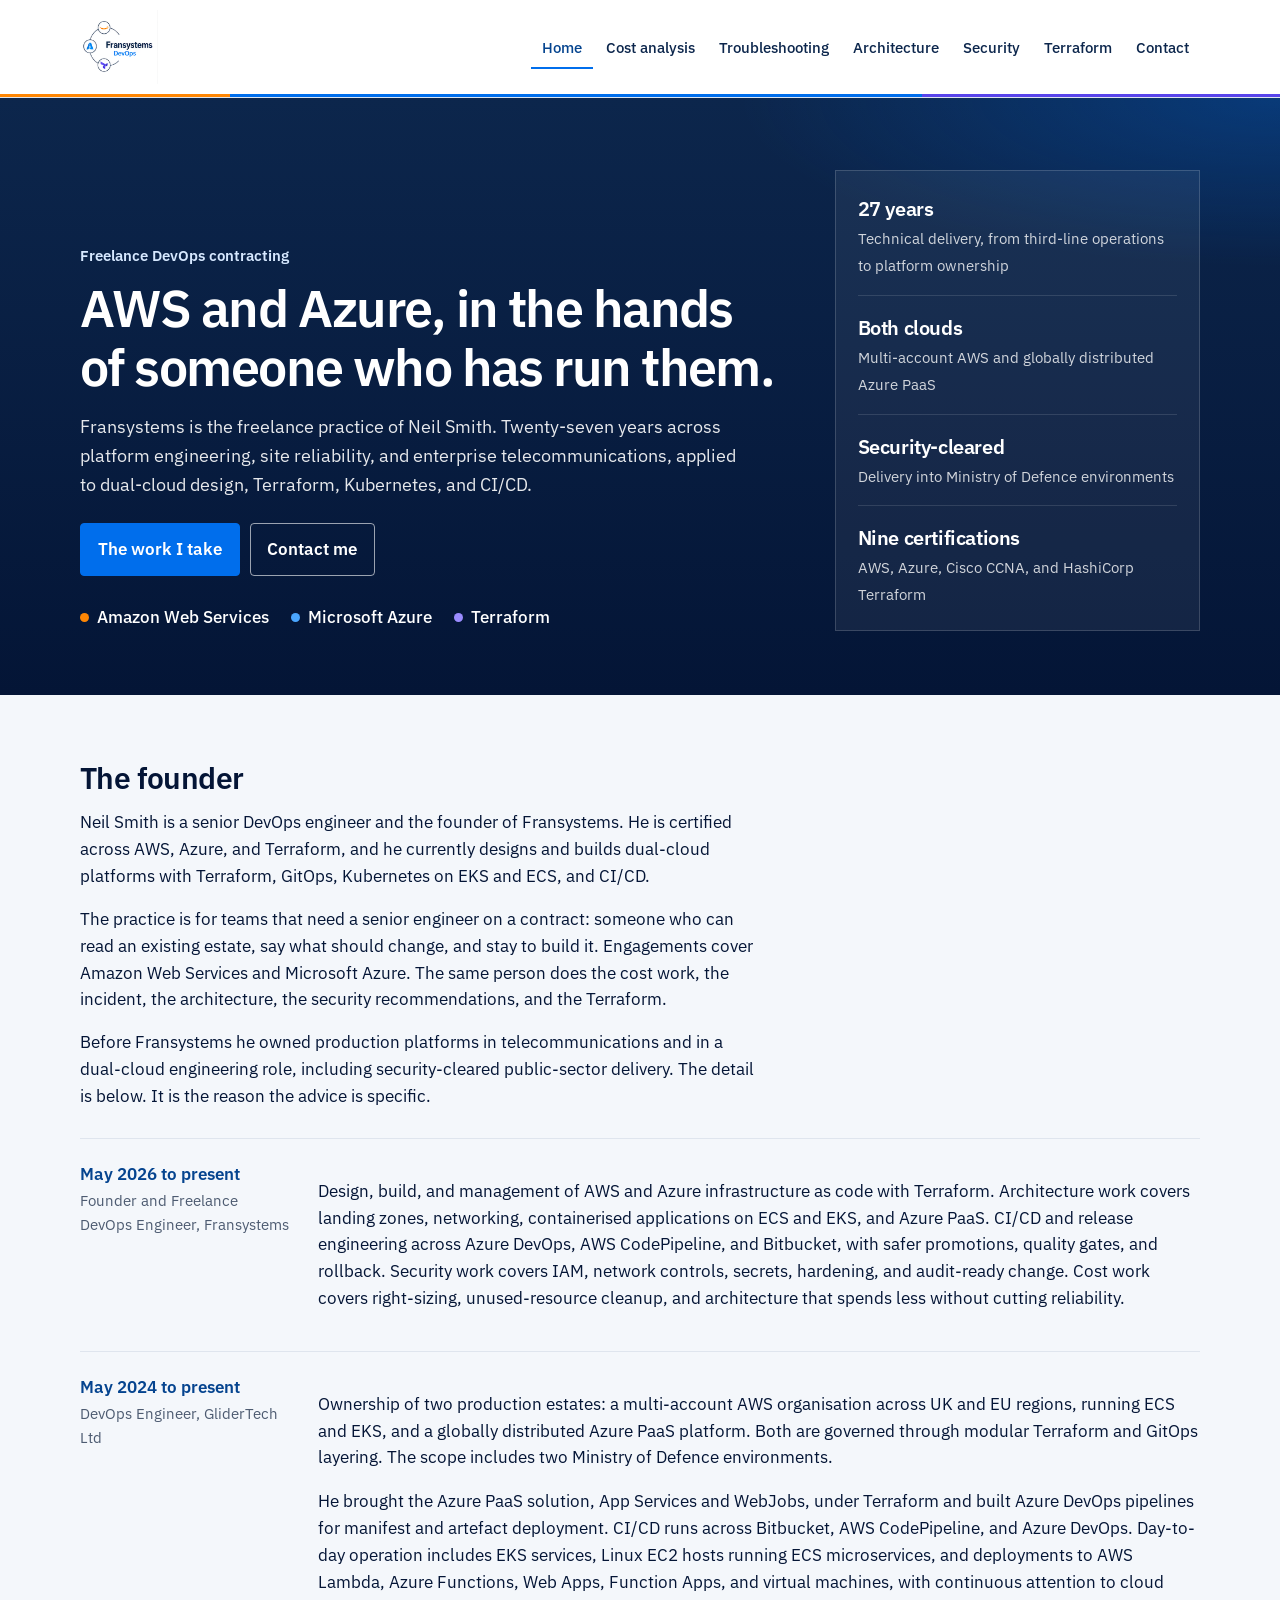
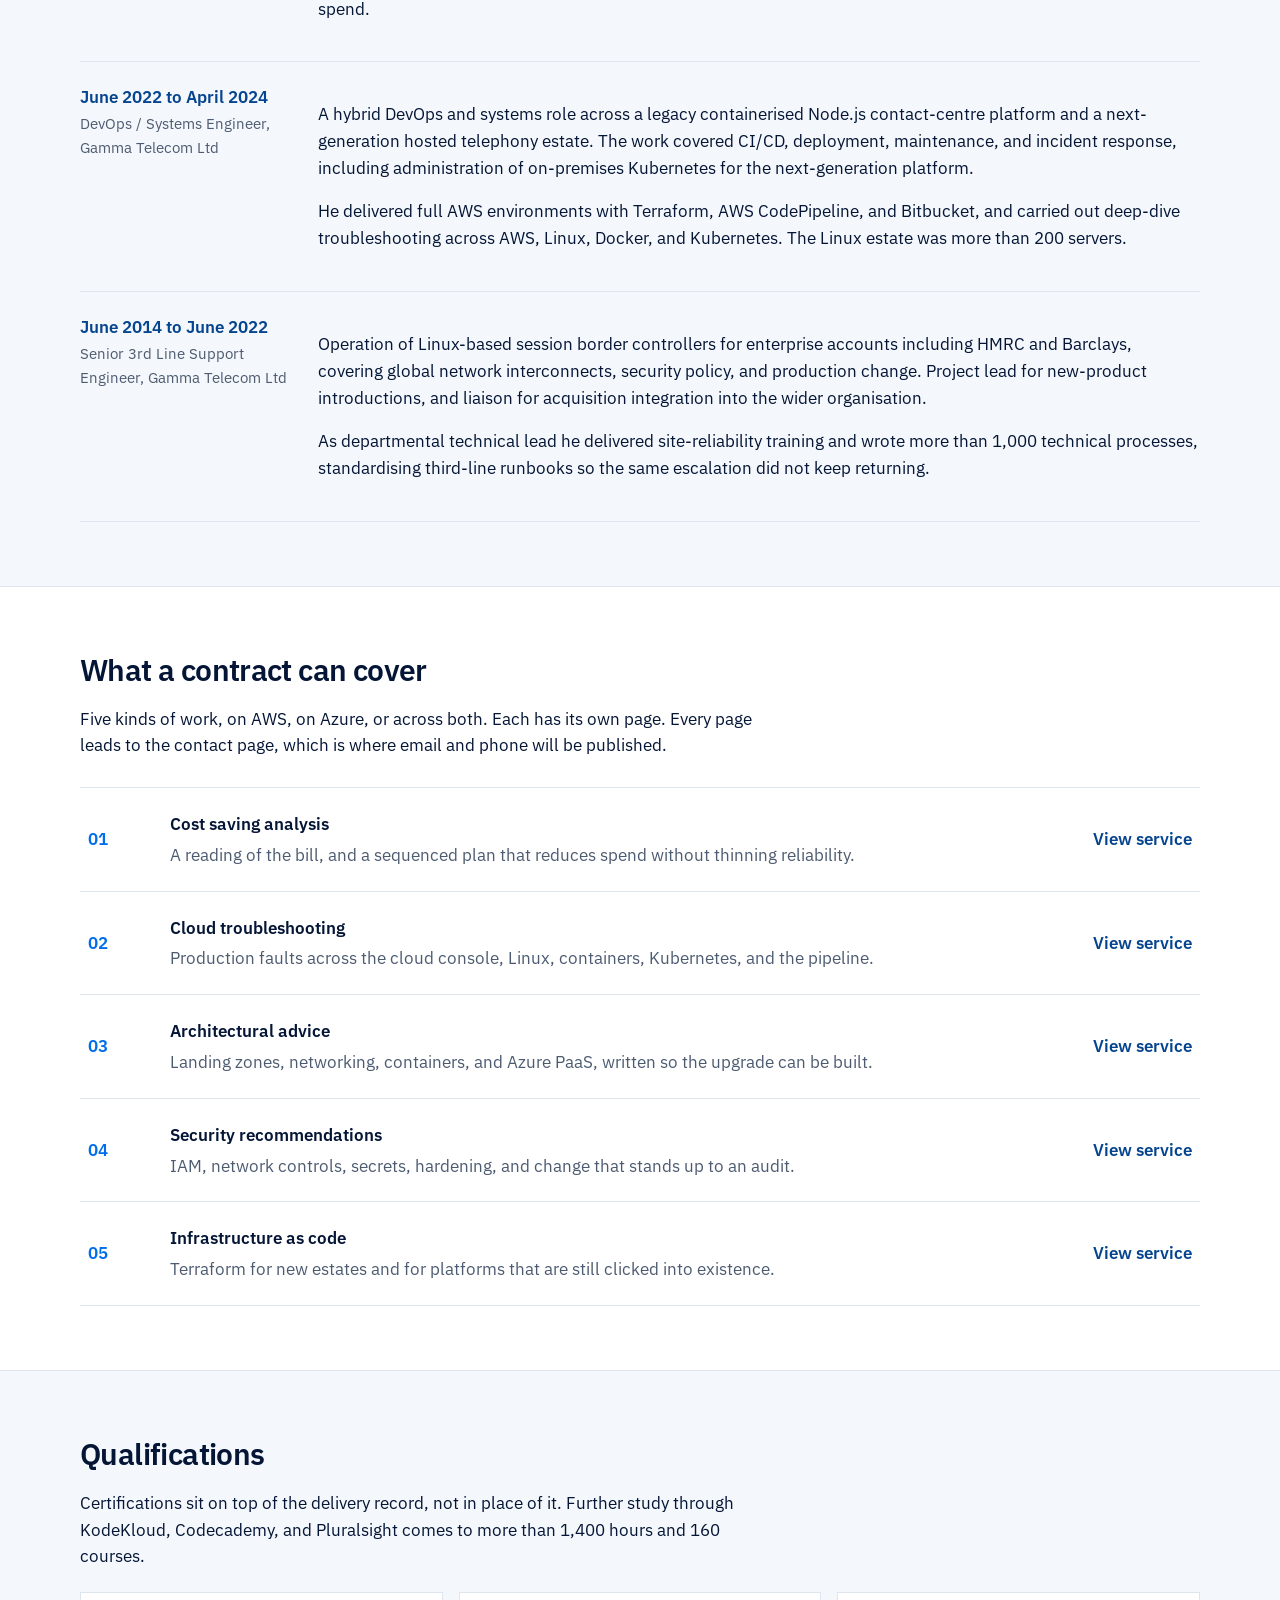
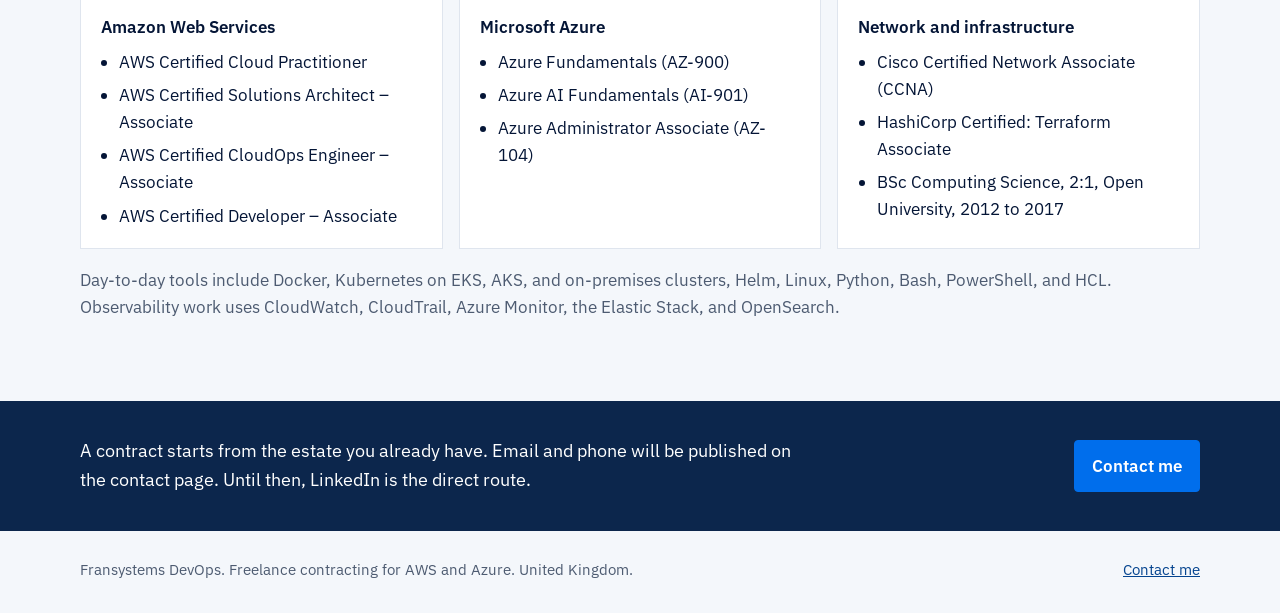
==== index.html @ 9ce0c454 "initial design" ====
<!DOCTYPE html>
<html lang="en-GB">
<head>
  <meta charset="utf-8">
  <meta name="viewport" content="width=device-width, initial-scale=1">
  <title>Fransystems DevOps | AWS and Azure freelance engineering</title>
  <meta name="description" content="Fransystems is Neil Smith's freelance DevOps practice. AWS and Azure engineering, Terraform, troubleshooting, architecture, security, and cloud cost analysis.">
  <meta name="theme-color" content="#0c264c">
  <link rel="icon" href="assets/logo.png">
  <link rel="preconnect" href="https://fonts.googleapis.com">
  <link rel="preconnect" href="https://fonts.gstatic.com" crossorigin>
  <link href="https://fonts.googleapis.com/css2?family=IBM+Plex+Sans:wght@400;500;600&display=swap" rel="stylesheet">
  <link rel="stylesheet" href="css/styles.css">
  <script type="application/ld+json">
  {
    "@context": "https://schema.org",
    "@type": "ProfessionalService",
    "name": "Fransystems DevOps",
    "url": "https://fransystemsuk.github.io/",
    "image": "https://fransystemsuk.github.io/assets/logo.png",
    "areaServed": "United Kingdom",
    "founder": {
      "@type": "Person",
      "name": "Neil Smith",
      "jobTitle": "Founder and Freelance DevOps Engineer",
      "sameAs": "https://www.linkedin.com/in/neil-smith"
    },
    "knowsAbout": ["Amazon Web Services", "Microsoft Azure", "Terraform", "Kubernetes", "DevOps", "Site reliability"]
  }
  </script>
</head>
<body>
  <a class="skip" href="#content">Skip to content</a>
  <header class="site-header">
    <div class="wrap header-inner">
      <a class="brand" href="index.html">
        <img src="assets/logo.png" alt="Fransystems DevOps" width="282" height="267">
      </a>
      <nav class="tabs" aria-label="Primary">
        <a href="index.html" aria-current="page">Home</a>
        <a href="cost.html">Cost analysis</a>
        <a href="troubleshooting.html">Troubleshooting</a>
        <a href="architecture.html">Architecture</a>
        <a href="security.html">Security</a>
        <a href="terraform.html">Terraform</a>
        <a href="contact.html">Contact</a>
      </nav>
    </div>
  </header>

  <main id="content">
    <section class="hero">
      <div class="wrap hero-grid">
        <div>
          <p class="kicker">Freelance DevOps contracting</p>
          <h1>AWS and Azure, in the hands of someone who has run them.</h1>
          <p class="lede">Fransystems is the freelance practice of Neil Smith. Twenty-seven years across platform engineering, site reliability, and enterprise telecommunications, applied to dual-cloud design, Terraform, Kubernetes, and CI/CD.</p>
          <div class="actions">
            <a class="button" href="#services">The work I take</a>
            <a class="button button-ghost" href="contact.html">Contact me</a>
          </div>
          <ul class="clouds">
            <li><span class="dot dot-aws" aria-hidden="true"></span>Amazon Web Services</li>
            <li><span class="dot dot-azure" aria-hidden="true"></span>Microsoft Azure</li>
            <li><span class="dot dot-tf" aria-hidden="true"></span>Terraform</li>
          </ul>
        </div>
        <aside class="hero-panel" aria-label="At a glance">
          <div>
            <strong>27 years</strong>
            <span>Technical delivery, from third-line operations to platform ownership</span>
          </div>
          <div>
            <strong>Both clouds</strong>
            <span>Multi-account AWS and globally distributed Azure PaaS</span>
          </div>
          <div>
            <strong>Security-cleared</strong>
            <span>Delivery into Ministry of Defence environments</span>
          </div>
          <div>
            <strong>Nine certifications</strong>
            <span>AWS, Azure, Cisco CCNA, and HashiCorp Terraform</span>
          </div>
        </aside>
      </div>
    </section>

    <section class="section">
      <div class="wrap">
        <h2>The founder</h2>
        <div class="narrow">
          <p>Neil Smith is a senior DevOps engineer and the founder of Fransystems. He is certified across AWS, Azure, and Terraform, and he currently designs and builds dual-cloud platforms with Terraform, GitOps, Kubernetes on EKS and ECS, and CI/CD.</p>
          <p>The practice is for teams that need a senior engineer on a contract: someone who can read an existing estate, say what should change, and stay to build it. Engagements cover Amazon Web Services and Microsoft Azure. The same person does the cost work, the incident, the architecture, the security recommendations, and the Terraform.</p>
          <p>Before Fransystems he owned production platforms in telecommunications and in a dual-cloud engineering role, including security-cleared public-sector delivery. The detail is below. It is the reason the advice is specific.</p>
        </div>

        <ol class="timeline">
          <li>
            <div>
              <p class="when">May 2026 to present</p>
              <p class="role">Founder and Freelance DevOps Engineer, Fransystems</p>
            </div>
            <div>
              <p>Design, build, and management of AWS and Azure infrastructure as code with Terraform. Architecture work covers landing zones, networking, containerised applications on ECS and EKS, and Azure PaaS. CI/CD and release engineering across Azure DevOps, AWS CodePipeline, and Bitbucket, with safer promotions, quality gates, and rollback. Security work covers IAM, network controls, secrets, hardening, and audit-ready change. Cost work covers right-sizing, unused-resource cleanup, and architecture that spends less without cutting reliability.</p>
            </div>
          </li>
          <li>
            <div>
              <p class="when">May 2024 to present</p>
              <p class="role">DevOps Engineer, GliderTech Ltd</p>
            </div>
            <div>
              <p>Ownership of two production estates: a multi-account AWS organisation across UK and EU regions, running ECS and EKS, and a globally distributed Azure PaaS platform. Both are governed through modular Terraform and GitOps layering. The scope includes two Ministry of Defence environments.</p>
              <p>He brought the Azure PaaS solution, App Services and WebJobs, under Terraform and built Azure DevOps pipelines for manifest and artefact deployment. CI/CD runs across Bitbucket, AWS CodePipeline, and Azure DevOps. Day-to-day operation includes EKS services, Linux EC2 hosts running ECS microservices, and deployments to AWS Lambda, Azure Functions, Web Apps, Function Apps, and virtual machines, with continuous attention to cloud spend.</p>
            </div>
          </li>
          <li>
            <div>
              <p class="when">June 2022 to April 2024</p>
              <p class="role">DevOps / Systems Engineer, Gamma Telecom Ltd</p>
            </div>
            <div>
              <p>A hybrid DevOps and systems role across a legacy containerised Node.js contact-centre platform and a next-generation hosted telephony estate. The work covered CI/CD, deployment, maintenance, and incident response, including administration of on-premises Kubernetes for the next-generation platform.</p>
              <p>He delivered full AWS environments with Terraform, AWS CodePipeline, and Bitbucket, and carried out deep-dive troubleshooting across AWS, Linux, Docker, and Kubernetes. The Linux estate was more than 200 servers.</p>
            </div>
          </li>
          <li>
            <div>
              <p class="when">June 2014 to June 2022</p>
              <p class="role">Senior 3rd Line Support Engineer, Gamma Telecom Ltd</p>
            </div>
            <div>
              <p>Operation of Linux-based session border controllers for enterprise accounts including HMRC and Barclays, covering global network interconnects, security policy, and production change. Project lead for new-product introductions, and liaison for acquisition integration into the wider organisation.</p>
              <p>As departmental technical lead he delivered site-reliability training and wrote more than 1,000 technical processes, standardising third-line runbooks so the same escalation did not keep returning.</p>
            </div>
          </li>
        </ol>
      </div>
    </section>

    <section class="section band" id="services">
      <div class="wrap">
        <h2>What a contract can cover</h2>
        <p class="narrow">Five kinds of work, on AWS, on Azure, or across both. Each has its own page. Every page leads to the contact page, which is where email and phone will be published.</p>
        <ol class="services">
          <li>
            <a href="cost.html">
              <span class="num">01</span>
              <h3>Cost saving analysis</h3>
              <p>A reading of the bill, and a sequenced plan that reduces spend without thinning reliability.</p>
              <span class="more">View service</span>
            </a>
          </li>
          <li>
            <a href="troubleshooting.html">
              <span class="num">02</span>
              <h3>Cloud troubleshooting</h3>
              <p>Production faults across the cloud console, Linux, containers, Kubernetes, and the pipeline.</p>
              <span class="more">View service</span>
            </a>
          </li>
          <li>
            <a href="architecture.html">
              <span class="num">03</span>
              <h3>Architectural advice</h3>
              <p>Landing zones, networking, containers, and Azure PaaS, written so the upgrade can be built.</p>
              <span class="more">View service</span>
            </a>
          </li>
          <li>
            <a href="security.html">
              <span class="num">04</span>
              <h3>Security recommendations</h3>
              <p>IAM, network controls, secrets, hardening, and change that stands up to an audit.</p>
              <span class="more">View service</span>
            </a>
          </li>
          <li>
            <a href="terraform.html">
              <span class="num">05</span>
              <h3>Infrastructure as code</h3>
              <p>Terraform for new estates and for platforms that are still clicked into existence.</p>
              <span class="more">View service</span>
            </a>
          </li>
        </ol>
      </div>
    </section>

    <section class="section">
      <div class="wrap">
        <h2>Qualifications</h2>
        <p class="narrow">Certifications sit on top of the delivery record, not in place of it. Further study through KodeKloud, Codecademy, and Pluralsight comes to more than 1,400 hours and 160 courses.</p>
        <div class="qual-grid">
          <section>
            <h3>Amazon Web Services</h3>
            <ul>
              <li>AWS Certified Cloud Practitioner</li>
              <li>AWS Certified Solutions Architect – Associate</li>
              <li>AWS Certified CloudOps Engineer – Associate</li>
              <li>AWS Certified Developer – Associate</li>
            </ul>
          </section>
          <section>
            <h3>Microsoft Azure</h3>
            <ul>
              <li>Azure Fundamentals (AZ-900)</li>
              <li>Azure AI Fundamentals (AI-901)</li>
              <li>Azure Administrator Associate (AZ-104)</li>
            </ul>
          </section>
          <section>
            <h3>Network and infrastructure</h3>
            <ul>
              <li>Cisco Certified Network Associate (CCNA)</li>
              <li>HashiCorp Certified: Terraform Associate</li>
              <li>BSc Computing Science, 2:1, Open University, 2012 to 2017</li>
            </ul>
          </section>
        </div>
        <p class="note">Day-to-day tools include Docker, Kubernetes on EKS, AKS, and on-premises clusters, Helm, Linux, Python, Bash, PowerShell, and HCL. Observability work uses CloudWatch, CloudTrail, Azure Monitor, the Elastic Stack, and OpenSearch.</p>
      </div>
    </section>

    <section class="callout">
      <div class="wrap">
        <p>A contract starts from the estate you already have. Email and phone will be published on the contact page. Until then, LinkedIn is the direct route.</p>
        <a class="button" href="contact.html">Contact me</a>
      </div>
    </section>
  </main>

  <footer class="site-footer">
    <div class="wrap footer-row">
      <p>Fransystems DevOps. Freelance contracting for AWS and Azure. United Kingdom.</p>
      <a href="contact.html">Contact me</a>
    </div>
  </footer>
</body>
</html>
---- css/styles.css ----
:root {
  --ink: #041536;
  --navy: #0c264c;
  --blue: #006eec;
  --blue-deep: #05448f;
  --orange: #fe8604;
  --purple: #5944eb;
  --muted: #4d5b71;
  --line: #dfe5ee;
  --bg: #f4f7fb;
  --white: #ffffff;
  --max: 1120px;
}

*,
*::before,
*::after {
  box-sizing: border-box;
}

html {
  scroll-behavior: smooth;
}

body {
  margin: 0;
  font-family: "IBM Plex Sans", "Segoe UI", sans-serif;
  color: var(--ink);
  background: var(--bg);
  line-height: 1.6;
  font-size: 1.05rem;
}

img {
  max-width: 100%;
}

a {
  color: var(--blue-deep);
}

a:hover {
  color: var(--blue);
}

:focus-visible {
  outline: 2px solid var(--blue);
  outline-offset: 3px;
}

.skip {
  position: absolute;
  left: 12px;
  top: -48px;
  background: var(--white);
  color: var(--ink);
  padding: 8px 12px;
  z-index: 40;
}

.skip:focus {
  top: 12px;
}

.wrap {
  width: min(var(--max), calc(100% - 40px));
  margin-inline: auto;
}

.site-header {
  position: sticky;
  top: 0;
  z-index: 20;
  background: var(--white);
  border-bottom: 1px solid var(--line);
}

.site-header::after {
  content: "";
  display: block;
  height: 3px;
  background: linear-gradient(90deg, var(--orange) 0 18%, var(--blue) 18% 72%, var(--purple) 72% 100%);
}

.header-inner {
  display: flex;
  align-items: center;
  gap: 20px 28px;
  min-width: 0;
  padding: 10px 0;
}

.brand {
  display: block;
  flex: 0 0 auto;
  line-height: 0;
}

.brand img {
  height: 74px;
  width: auto;
  display: block;
}

.tabs {
  display: flex;
  flex-wrap: wrap;
  gap: 2px;
  justify-content: flex-end;
  min-width: 0;
  margin-left: auto;
}

.tabs a {
  color: var(--navy);
  text-decoration: none;
  font-weight: 500;
  font-size: 0.95rem;
  padding: 10px 11px 8px;
  border-bottom: 2px solid transparent;
  white-space: nowrap;
}

.tabs a:hover {
  color: var(--blue-deep);
}

.tabs a[aria-current="page"] {
  color: var(--blue-deep);
  border-bottom-color: var(--blue);
}

.hero,
.page-hero {
  background:
    radial-gradient(900px 280px at 100% 0%, rgba(0, 110, 236, 0.28), transparent 60%),
    linear-gradient(180deg, #0c264c 0%, #041536 100%);
  color: #fff;
}

.hero {
  padding: 72px 0 64px;
}

.page-hero {
  padding: 46px 0 40px;
}

.hero-grid {
  display: grid;
  grid-template-columns: minmax(0, 1.45fr) minmax(240px, 0.75fr);
  gap: 48px;
  align-items: end;
}

.hero-grid > * {
  min-width: 0;
}

.kicker,
.crumb {
  margin: 0 0 12px;
  font-size: 0.92rem;
  font-weight: 600;
  color: #d6e8ff;
}

.crumb a {
  color: #d6e8ff;
  text-decoration: none;
}

.crumb a:hover {
  text-decoration: underline;
}

h1 {
  margin: 0 0 16px;
  font-size: clamp(2.05rem, 4.2vw, 3.25rem);
  line-height: 1.12;
  letter-spacing: -0.03em;
  font-weight: 600;
}

.page-hero h1 {
  font-size: clamp(1.9rem, 3.6vw, 2.7rem);
  max-width: 18em;
}

.lede {
  margin: 0;
  max-width: 42rem;
  color: rgba(255, 255, 255, 0.9);
  font-size: 1.14rem;
}

.actions {
  display: flex;
  flex-wrap: wrap;
  gap: 10px;
  margin-top: 24px;
}

.button {
  display: inline-flex;
  align-items: center;
  justify-content: center;
  background: var(--blue);
  color: #fff;
  text-decoration: none;
  font-weight: 600;
  padding: 0.75rem 1.05rem;
  border-radius: 4px;
  border: 1px solid var(--blue);
}

.button:hover {
  background: #0058c4;
  border-color: #0058c4;
  color: #fff;
}

.button-ghost {
  background: transparent;
  border-color: rgba(255, 255, 255, 0.6);
}

.button-ghost:hover {
  background: rgba(255, 255, 255, 0.08);
  border-color: #fff;
  color: #fff;
}

.clouds {
  display: flex;
  flex-wrap: wrap;
  gap: 14px 22px;
  list-style: none;
  padding: 0;
  margin: 28px 0 0;
  font-weight: 500;
}

.dot {
  display: inline-block;
  width: 9px;
  height: 9px;
  margin-right: 8px;
  border-radius: 50%;
  transform: translateY(-1px);
}

.dot-aws { background: var(--orange); }
.dot-azure { background: #4aa6ff; }
.dot-tf { background: #9b8cff; }

.hero-panel {
  margin: 0;
  padding: 6px 22px;
  background: rgba(255, 255, 255, 0.06);
  border: 1px solid rgba(255, 255, 255, 0.16);
}

.hero-panel div {
  padding: 16px 0;
  border-bottom: 1px solid rgba(255, 255, 255, 0.12);
}

.hero-panel div:last-child {
  border-bottom: 0;
}

.hero-panel strong {
  display: block;
  font-size: 1.25rem;
  font-weight: 600;
  letter-spacing: -0.02em;
}

.hero-panel span {
  color: rgba(255, 255, 255, 0.8);
  font-size: 0.95rem;
}

.section {
  padding: 64px 0;
}

.band {
  background: var(--white);
  border-top: 1px solid var(--line);
  border-bottom: 1px solid var(--line);
}

.section h2,
.panel h2 {
  margin: 0 0 12px;
  font-size: clamp(1.45rem, 2.4vw, 1.9rem);
  line-height: 1.25;
  letter-spacing: -0.02em;
  font-weight: 600;
}

.panel h2 {
  font-size: 1.2rem;
}

h3 {
  margin: 0 0 8px;
  font-size: 1.08rem;
  font-weight: 600;
}

.narrow {
  max-width: 68ch;
}

.narrow p,
.prose p {
  margin: 0 0 1rem;
}

.narrow p:last-child,
.prose p:last-child {
  margin-bottom: 0;
}

.timeline {
  list-style: none;
  margin: 28px 0 0;
  padding: 0;
}

.timeline li {
  display: grid;
  grid-template-columns: 210px minmax(0, 1fr);
  gap: 20px 28px;
  padding: 22px 0;
  border-top: 1px solid var(--line);
}

.timeline li:last-child {
  border-bottom: 1px solid var(--line);
}

.when {
  margin: 0;
  color: var(--blue-deep);
  font-weight: 600;
}

.role {
  margin: 0 0 6px;
  color: var(--muted);
  font-size: 0.95rem;
}

.services {
  list-style: none;
  margin: 28px 0 0;
  padding: 0;
}

.services a {
  display: grid;
  grid-template-columns: 64px minmax(0, 1fr) auto;
  grid-template-areas: "num title more" "num text more";
  gap: 4px 18px;
  align-items: center;
  padding: 22px 8px;
  border-top: 1px solid var(--line);
  text-decoration: none;
  color: inherit;
}

.services li:last-child a {
  border-bottom: 1px solid var(--line);
}

.services a:hover {
  background: #f8fbff;
}

.services h3 {
  grid-area: title;
  margin: 0;
}

.services p {
  grid-area: text;
  margin: 0;
  color: var(--muted);
}

.num {
  grid-area: num;
  color: var(--blue);
  font-weight: 600;
  font-variant-numeric: tabular-nums;
}

.more {
  grid-area: more;
  color: var(--blue-deep);
  font-weight: 600;
  white-space: nowrap;
}

.qual-grid,
.split {
  display: grid;
  grid-template-columns: repeat(2, minmax(0, 1fr));
  gap: 16px;
  margin-top: 22px;
}

.qual-grid {
  grid-template-columns: repeat(3, minmax(0, 1fr));
}

.qual-grid section,
.panel {
  background: var(--white);
  border: 1px solid var(--line);
  padding: 20px 20px 12px;
}

.panel {
  padding: 22px;
}

.qual-grid ul,
.panel ul {
  margin: 0;
  padding-left: 1.15rem;
}

.qual-grid li,
.panel li {
  margin: 0.4rem 0;
}

.note {
  margin-top: 18px;
  color: var(--muted);
}

.callout {
  background: var(--navy);
  color: #fff;
  padding: 36px 0;
}

.callout .wrap {
  display: flex;
  justify-content: space-between;
  align-items: center;
  gap: 20px 32px;
}

.callout p {
  margin: 0;
  max-width: 46rem;
  font-size: 1.12rem;
}

.contact-list {
  margin: 8px 0 0;
  padding: 0;
  max-width: 640px;
  background: var(--white);
  border: 1px solid var(--line);
}

.contact-list div {
  display: grid;
  grid-template-columns: 140px minmax(0, 1fr);
  gap: 12px;
  padding: 18px 20px;
  border-bottom: 1px solid var(--line);
}

.contact-list div:last-child {
  border-bottom: 0;
}

.contact-list dt {
  font-weight: 600;
}

.contact-list dd {
  margin: 0;
}

.pending {
  color: var(--muted);
}

.site-footer {
  padding: 26px 0 32px;
  color: var(--muted);
  font-size: 0.95rem;
}

.footer-row {
  display: flex;
  justify-content: space-between;
  gap: 12px 24px;
  align-items: baseline;
}

.site-footer p {
  margin: 0;
}

@media (max-width: 860px) {
  .header-inner {
    flex-wrap: wrap;
    align-items: flex-start;
  }

  .tabs {
    justify-content: flex-start;
    margin-left: 0;
    width: 100%;
  }

  .hero-grid,
  .timeline li,
  .qual-grid,
  .split,
  .callout .wrap,
  .footer-row,
  .contact-list div {
    grid-template-columns: 1fr;
    display: grid;
  }

  .services a {
    grid-template-columns: 48px minmax(0, 1fr);
    grid-template-areas:
      "num title"
      "num text"
      "num more";
  }

  .callout .wrap,
  .footer-row {
    display: flex;
    flex-direction: column;
    align-items: flex-start;
  }

  .hero,
  .section {
    padding: 48px 0;
  }
}

@media (prefers-reduced-motion: reduce) {
  html {
    scroll-behavior: auto;
  }
}
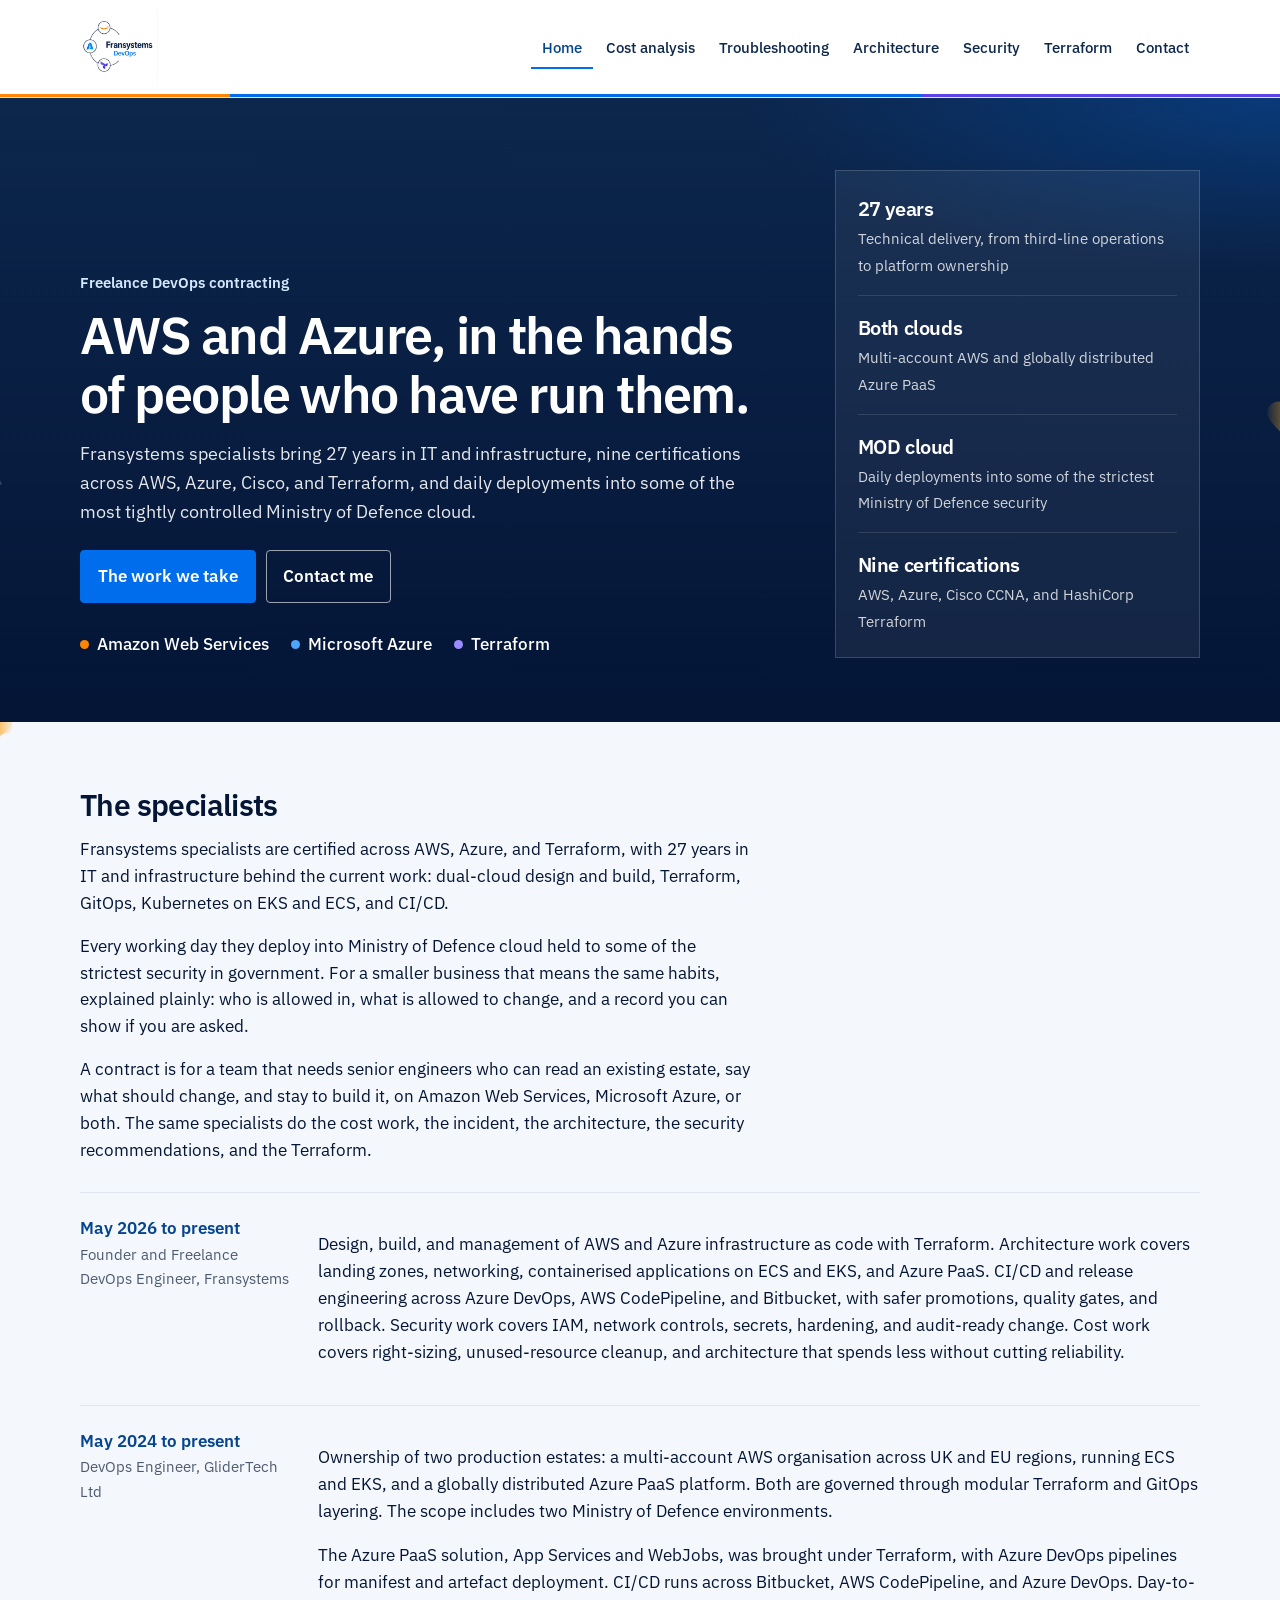
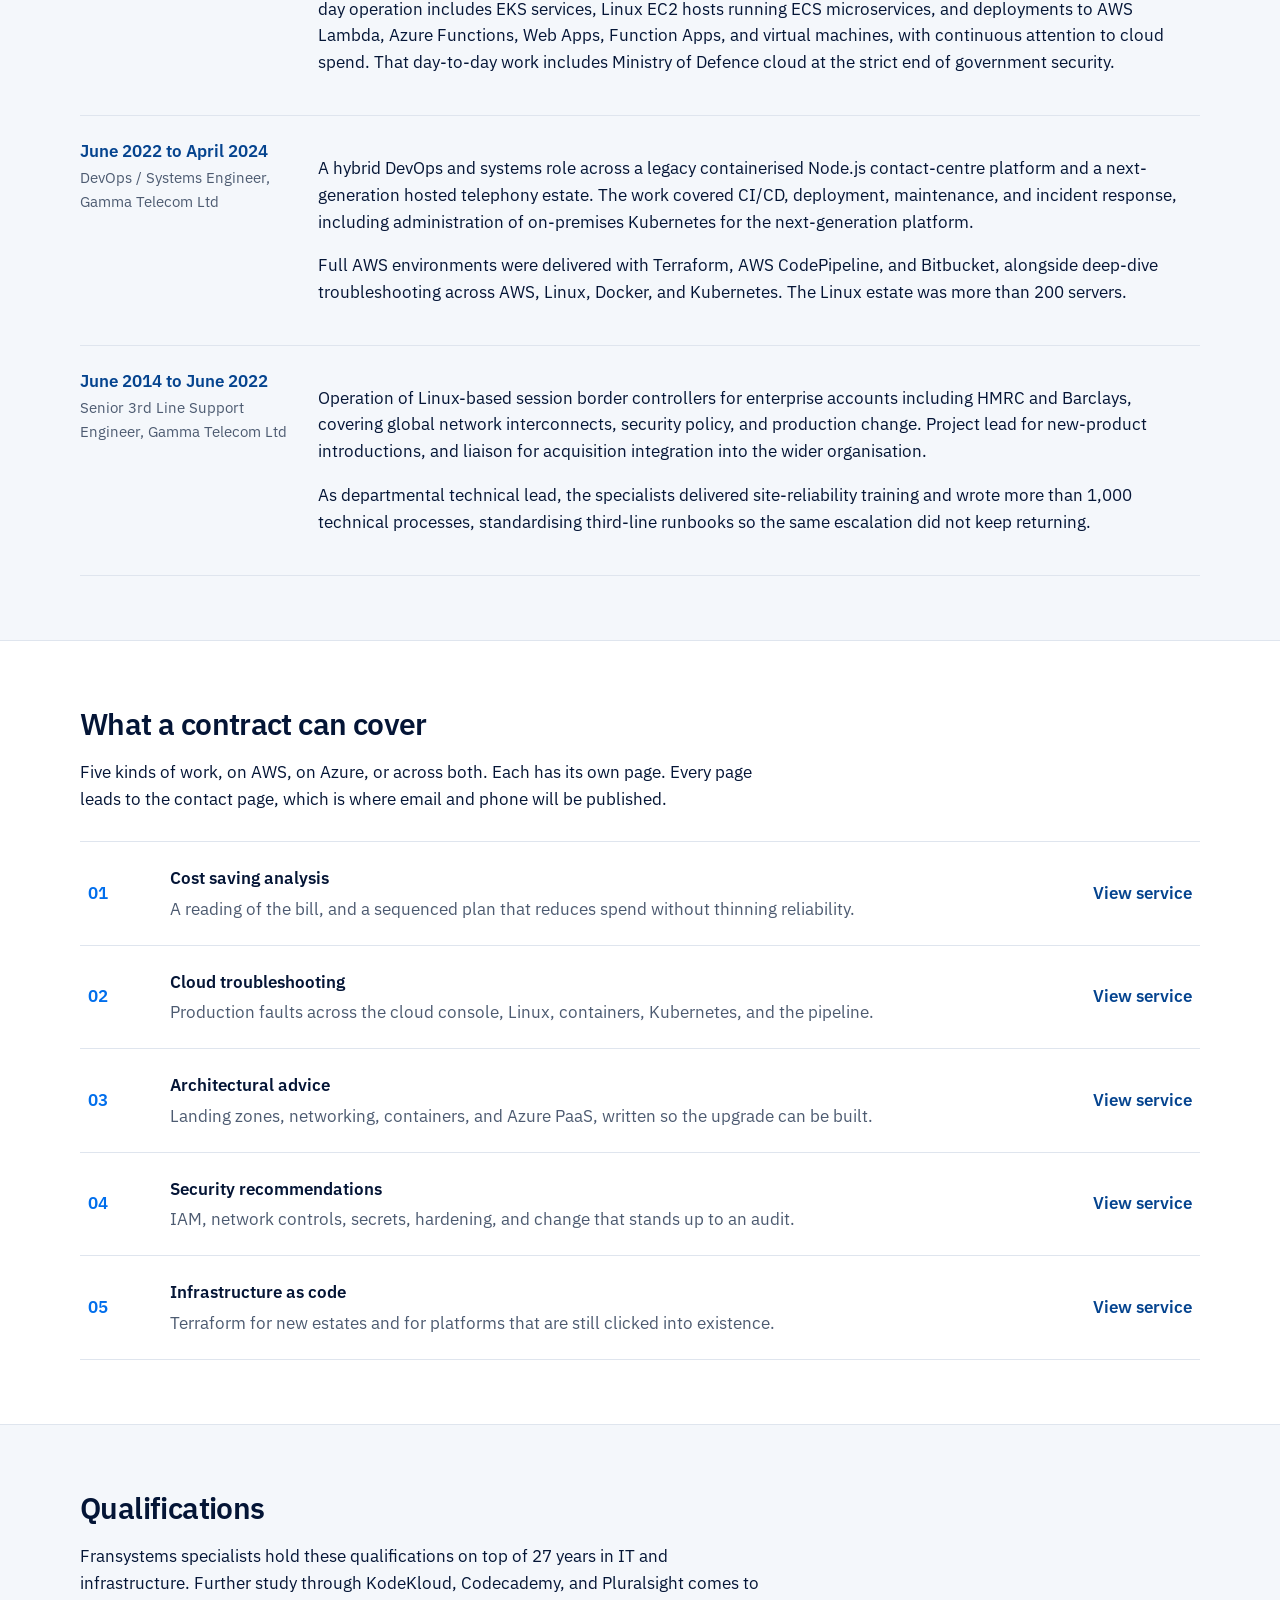
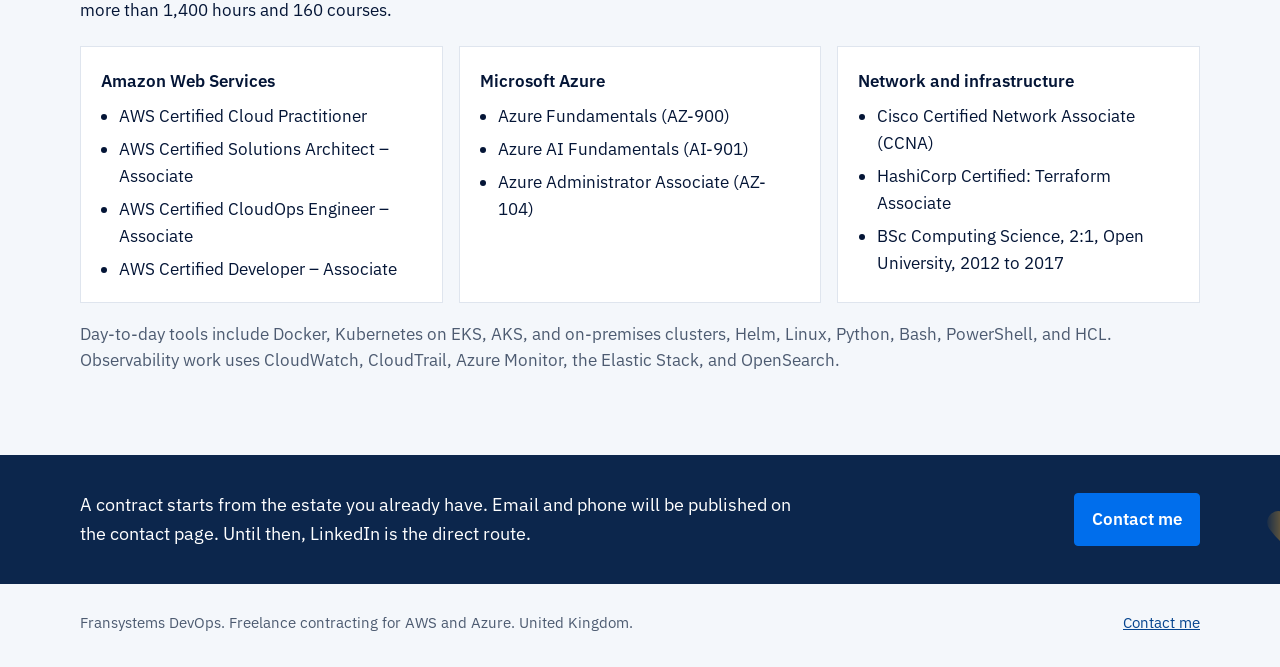
==== commit 8a3d9d1d: "first stage upgrades" ====
--- a/index.html
+++ b/index.html
@@ -4,7 +4,7 @@
   <meta charset="utf-8">
   <meta name="viewport" content="width=device-width, initial-scale=1">
   <title>Fransystems DevOps | AWS and Azure freelance engineering</title>
-  <meta name="description" content="Fransystems is Neil Smith's freelance DevOps practice. AWS and Azure engineering, Terraform, troubleshooting, architecture, security, and cloud cost analysis.">
+  <meta name="description" content="Fransystems specialists for AWS and Azure. Twenty-seven years in IT and infrastructure, nine cloud certifications, and daily deployments into tightly controlled Ministry of Defence cloud.">
   <meta name="theme-color" content="#0c264c">
   <link rel="icon" href="assets/logo.png">
   <link rel="preconnect" href="https://fonts.googleapis.com">
@@ -19,12 +19,6 @@
     "url": "https://fransystemsuk.github.io/",
     "image": "https://fransystemsuk.github.io/assets/logo.png",
     "areaServed": "United Kingdom",
-    "founder": {
-      "@type": "Person",
-      "name": "Neil Smith",
-      "jobTitle": "Founder and Freelance DevOps Engineer",
-      "sameAs": "https://www.linkedin.com/in/neil-smith"
-    },
     "knowsAbout": ["Amazon Web Services", "Microsoft Azure", "Terraform", "Kubernetes", "DevOps", "Site reliability"]
   }
   </script>
@@ -53,10 +47,10 @@
       <div class="wrap hero-grid">
         <div>
           <p class="kicker">Freelance DevOps contracting</p>
-          <h1>AWS and Azure, in the hands of someone who has run them.</h1>
-          <p class="lede">Fransystems is the freelance practice of Neil Smith. Twenty-seven years across platform engineering, site reliability, and enterprise telecommunications, applied to dual-cloud design, Terraform, Kubernetes, and CI/CD.</p>
+          <h1>AWS and Azure, in the hands of people who have run them.</h1>
+          <p class="lede">Fransystems specialists bring 27 years in IT and infrastructure, nine certifications across AWS, Azure, Cisco, and Terraform, and daily deployments into some of the most tightly controlled Ministry of Defence cloud.</p>
           <div class="actions">
-            <a class="button" href="#services">The work I take</a>
+            <a class="button" href="#services">The work we take</a>
             <a class="button button-ghost" href="contact.html">Contact me</a>
           </div>
           <ul class="clouds">
@@ -75,8 +69,8 @@
             <span>Multi-account AWS and globally distributed Azure PaaS</span>
           </div>
           <div>
-            <strong>Security-cleared</strong>
-            <span>Delivery into Ministry of Defence environments</span>
+            <strong>MOD cloud</strong>
+            <span>Daily deployments into some of the strictest Ministry of Defence security</span>
           </div>
           <div>
             <strong>Nine certifications</strong>
@@ -88,11 +82,11 @@
 
     <section class="section">
       <div class="wrap">
-        <h2>The founder</h2>
+        <h2>The specialists</h2>
         <div class="narrow">
-          <p>Neil Smith is a senior DevOps engineer and the founder of Fransystems. He is certified across AWS, Azure, and Terraform, and he currently designs and builds dual-cloud platforms with Terraform, GitOps, Kubernetes on EKS and ECS, and CI/CD.</p>
-          <p>The practice is for teams that need a senior engineer on a contract: someone who can read an existing estate, say what should change, and stay to build it. Engagements cover Amazon Web Services and Microsoft Azure. The same person does the cost work, the incident, the architecture, the security recommendations, and the Terraform.</p>
-          <p>Before Fransystems he owned production platforms in telecommunications and in a dual-cloud engineering role, including security-cleared public-sector delivery. The detail is below. It is the reason the advice is specific.</p>
+          <p>Fransystems specialists are certified across AWS, Azure, and Terraform, with 27 years in IT and infrastructure behind the current work: dual-cloud design and build, Terraform, GitOps, Kubernetes on EKS and ECS, and CI/CD.</p>
+          <p>Every working day they deploy into Ministry of Defence cloud held to some of the strictest security in government. For a smaller business that means the same habits, explained plainly: who is allowed in, what is allowed to change, and a record you can show if you are asked.</p>
+          <p>A contract is for a team that needs senior engineers who can read an existing estate, say what should change, and stay to build it, on Amazon Web Services, Microsoft Azure, or both. The same specialists do the cost work, the incident, the architecture, the security recommendations, and the Terraform.</p>
         </div>
 
         <ol class="timeline">
@@ -112,7 +106,7 @@
             </div>
             <div>
               <p>Ownership of two production estates: a multi-account AWS organisation across UK and EU regions, running ECS and EKS, and a globally distributed Azure PaaS platform. Both are governed through modular Terraform and GitOps layering. The scope includes two Ministry of Defence environments.</p>
-              <p>He brought the Azure PaaS solution, App Services and WebJobs, under Terraform and built Azure DevOps pipelines for manifest and artefact deployment. CI/CD runs across Bitbucket, AWS CodePipeline, and Azure DevOps. Day-to-day operation includes EKS services, Linux EC2 hosts running ECS microservices, and deployments to AWS Lambda, Azure Functions, Web Apps, Function Apps, and virtual machines, with continuous attention to cloud spend.</p>
+              <p>The Azure PaaS solution, App Services and WebJobs, was brought under Terraform, with Azure DevOps pipelines for manifest and artefact deployment. CI/CD runs across Bitbucket, AWS CodePipeline, and Azure DevOps. Day-to-day operation includes EKS services, Linux EC2 hosts running ECS microservices, and deployments to AWS Lambda, Azure Functions, Web Apps, Function Apps, and virtual machines, with continuous attention to cloud spend. That day-to-day work includes Ministry of Defence cloud at the strict end of government security.</p>
             </div>
           </li>
           <li>
@@ -122,7 +116,7 @@
             </div>
             <div>
               <p>A hybrid DevOps and systems role across a legacy containerised Node.js contact-centre platform and a next-generation hosted telephony estate. The work covered CI/CD, deployment, maintenance, and incident response, including administration of on-premises Kubernetes for the next-generation platform.</p>
-              <p>He delivered full AWS environments with Terraform, AWS CodePipeline, and Bitbucket, and carried out deep-dive troubleshooting across AWS, Linux, Docker, and Kubernetes. The Linux estate was more than 200 servers.</p>
+              <p>Full AWS environments were delivered with Terraform, AWS CodePipeline, and Bitbucket, alongside deep-dive troubleshooting across AWS, Linux, Docker, and Kubernetes. The Linux estate was more than 200 servers.</p>
             </div>
           </li>
           <li>
@@ -132,7 +126,7 @@
             </div>
             <div>
               <p>Operation of Linux-based session border controllers for enterprise accounts including HMRC and Barclays, covering global network interconnects, security policy, and production change. Project lead for new-product introductions, and liaison for acquisition integration into the wider organisation.</p>
-              <p>As departmental technical lead he delivered site-reliability training and wrote more than 1,000 technical processes, standardising third-line runbooks so the same escalation did not keep returning.</p>
+              <p>As departmental technical lead, the specialists delivered site-reliability training and wrote more than 1,000 technical processes, standardising third-line runbooks so the same escalation did not keep returning.</p>
             </div>
           </li>
         </ol>
@@ -191,7 +185,7 @@
     <section class="section">
       <div class="wrap">
         <h2>Qualifications</h2>
-        <p class="narrow">Certifications sit on top of the delivery record, not in place of it. Further study through KodeKloud, Codecademy, and Pluralsight comes to more than 1,400 hours and 160 courses.</p>
+        <p class="narrow">Fransystems specialists hold these qualifications on top of 27 years in IT and infrastructure. Further study through KodeKloud, Codecademy, and Pluralsight comes to more than 1,400 hours and 160 courses.</p>
         <div class="qual-grid">
           <section>
             <h3>Amazon Web Services</h3>
--- a/css/styles.css
+++ b/css/styles.css
@@ -1,3 +1,9 @@
+@property --page-gutter {
+  syntax: "<length>";
+  inherits: true;
+  initial-value: 18px;
+}
+
 :root {
   --ink: #041536;
   --navy: #0c264c;
@@ -23,12 +29,58 @@
 }
 
 body {
+  --page-gutter: max(18px, calc((100% - var(--max)) / 2));
   margin: 0;
   font-family: "IBM Plex Sans", "Segoe UI", sans-serif;
   color: var(--ink);
   background: var(--bg);
   line-height: 1.6;
   font-size: 1.05rem;
+}
+
+body::before {
+  content: "";
+  position: fixed;
+  inset: 0;
+  z-index: 0;
+  pointer-events: none;
+  background-image:
+    url("../assets/mark-aws.svg"),
+    url("../assets/mark-azure.svg"),
+    url("../assets/mark-azure.svg"),
+    url("../assets/mark-aws.svg");
+  background-repeat: no-repeat;
+  background-position:
+    right calc(var(--page-gutter) - 292px) top 18%,
+    left calc(var(--page-gutter) - 214px) top 46%,
+    right calc(var(--page-gutter) - 154px) top 74%,
+    left calc(var(--page-gutter) - 178px) top 84%;
+  background-size: 300px auto, 220px auto, 150px auto, 180px auto;
+  -webkit-mask-image: linear-gradient(
+    90deg,
+    #000 0,
+    #000 calc(var(--page-gutter) - 24px),
+    transparent calc(var(--page-gutter) - 2px),
+    transparent calc(100% - var(--page-gutter) + 2px),
+    #000 calc(100% - var(--page-gutter) + 24px),
+    #000 100%
+  );
+  mask-image: linear-gradient(
+    90deg,
+    #000 0,
+    #000 calc(var(--page-gutter) - 24px),
+    transparent calc(var(--page-gutter) - 2px),
+    transparent calc(100% - var(--page-gutter) + 2px),
+    #000 calc(100% - var(--page-gutter) + 24px),
+    #000 100%
+  );
+}
+
+.site-header,
+main,
+.site-footer {
+  position: relative;
+  z-index: 1;
 }
 
 img {
@@ -132,10 +184,55 @@
 
 .hero,
 .page-hero {
+  position: relative;
+  isolation: isolate;
   background:
     radial-gradient(900px 280px at 100% 0%, rgba(0, 110, 236, 0.28), transparent 60%),
     linear-gradient(180deg, #0c264c 0%, #041536 100%);
   color: #fff;
+}
+
+.hero::before,
+.page-hero::before,
+.callout::before {
+  content: "";
+  position: absolute;
+  inset: 0;
+  z-index: 0;
+  pointer-events: none;
+  background-image:
+    url("../assets/mark-aws-dark.svg"),
+    url("../assets/mark-azure-dark.svg");
+  background-repeat: no-repeat;
+  background-position:
+    right calc(var(--page-gutter) - 274px) center,
+    left calc(var(--page-gutter) - 204px) center;
+  background-size: 280px auto, 210px auto;
+  -webkit-mask-image: linear-gradient(
+    90deg,
+    #000 0,
+    #000 calc(var(--page-gutter) - 24px),
+    transparent calc(var(--page-gutter) - 2px),
+    transparent calc(100% - var(--page-gutter) + 2px),
+    #000 calc(100% - var(--page-gutter) + 24px),
+    #000 100%
+  );
+  mask-image: linear-gradient(
+    90deg,
+    #000 0,
+    #000 calc(var(--page-gutter) - 24px),
+    transparent calc(var(--page-gutter) - 2px),
+    transparent calc(100% - var(--page-gutter) + 2px),
+    #000 calc(100% - var(--page-gutter) + 24px),
+    #000 100%
+  );
+}
+
+.hero > .wrap,
+.page-hero > .wrap,
+.callout > .wrap {
+  position: relative;
+  z-index: 1;
 }
 
 .hero {
@@ -406,6 +503,59 @@
   white-space: nowrap;
 }
 
+.facts {
+  list-style: none;
+  display: grid;
+  grid-template-columns: repeat(3, minmax(0, 1fr));
+  gap: 14px;
+  margin: 22px 0 0;
+  padding: 0;
+}
+
+.facts li {
+  background: var(--white);
+  border: 1px solid var(--line);
+  padding: 18px 18px 16px;
+}
+
+.facts strong {
+  display: block;
+  margin-bottom: 8px;
+  color: var(--navy);
+  font-size: clamp(1.7rem, 3vw, 2.15rem);
+  line-height: 1.1;
+  letter-spacing: -0.03em;
+}
+
+.facts p {
+  margin: 0;
+  color: var(--muted);
+}
+
+.source {
+  margin: 16px 0 0;
+  max-width: 75ch;
+  color: var(--muted);
+  font-size: 0.92rem;
+}
+
+.result {
+  margin-top: 28px;
+  padding: 22px 24px;
+  background: var(--navy);
+  color: #fff;
+}
+
+.result p {
+  margin: 0;
+  max-width: 62ch;
+  font-size: 1.12rem;
+}
+
+.result strong {
+  font-weight: 600;
+}
+
 .qual-grid,
 .split {
   display: grid;
@@ -446,6 +596,8 @@
 }
 
 .callout {
+  position: relative;
+  isolation: isolate;
   background: var(--navy);
   color: #fff;
   padding: 36px 0;
@@ -527,6 +679,7 @@
 
   .hero-grid,
   .timeline li,
+  .facts,
   .qual-grid,
   .split,
   .callout .wrap,
@@ -555,6 +708,30 @@
   .section {
     padding: 48px 0;
   }
+
+  body::before,
+  .hero::before,
+  .page-hero::before,
+  .callout::before {
+    -webkit-mask-image: none;
+    mask-image: none;
+  }
+
+  body::before {
+    background-position:
+      right -78px 18%,
+      left -70px 62%,
+      right -48px 100%,
+      left -46px 100%;
+    background-size: 140px auto, 110px auto, 90px auto, 80px auto;
+  }
+
+  .hero::before,
+  .page-hero::before,
+  .callout::before {
+    background-position: right -72px center, left -64px center;
+    background-size: 130px auto, 110px auto;
+  }
 }
 
 @media (prefers-reduced-motion: reduce) {
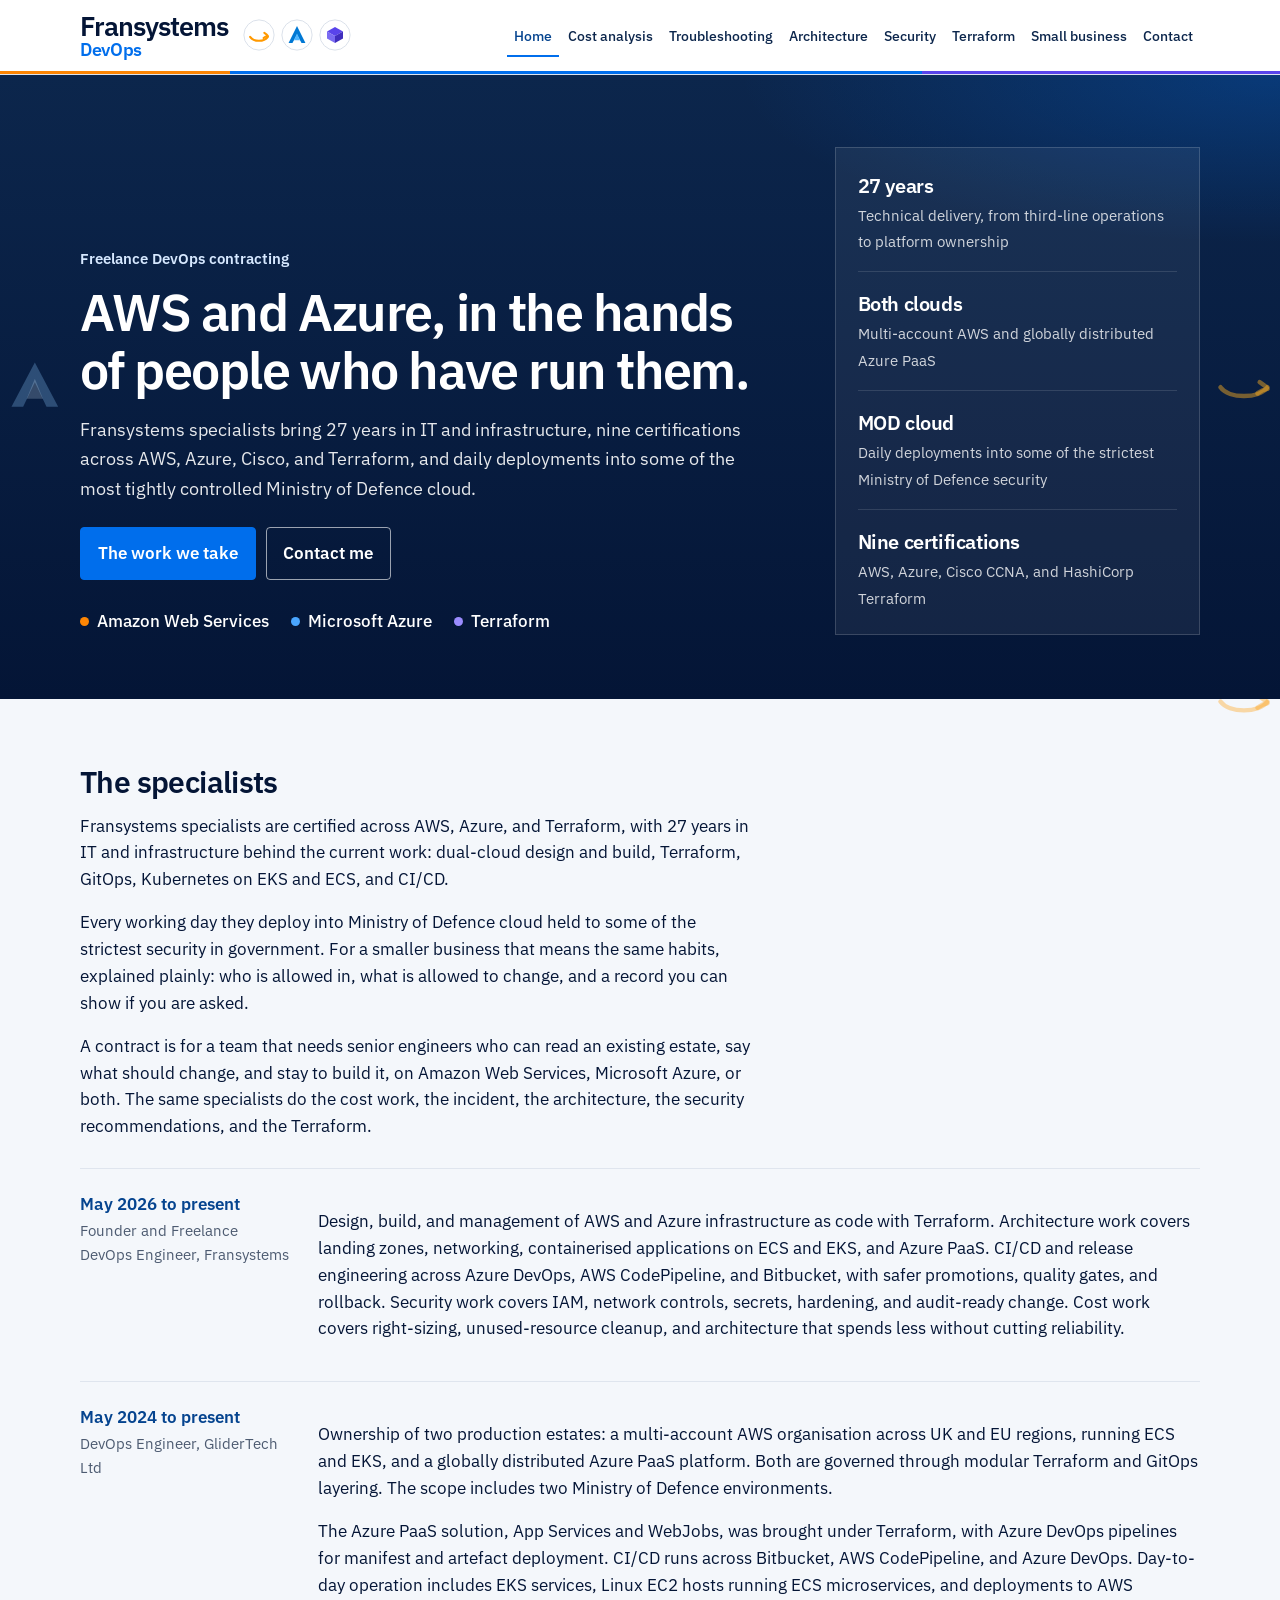
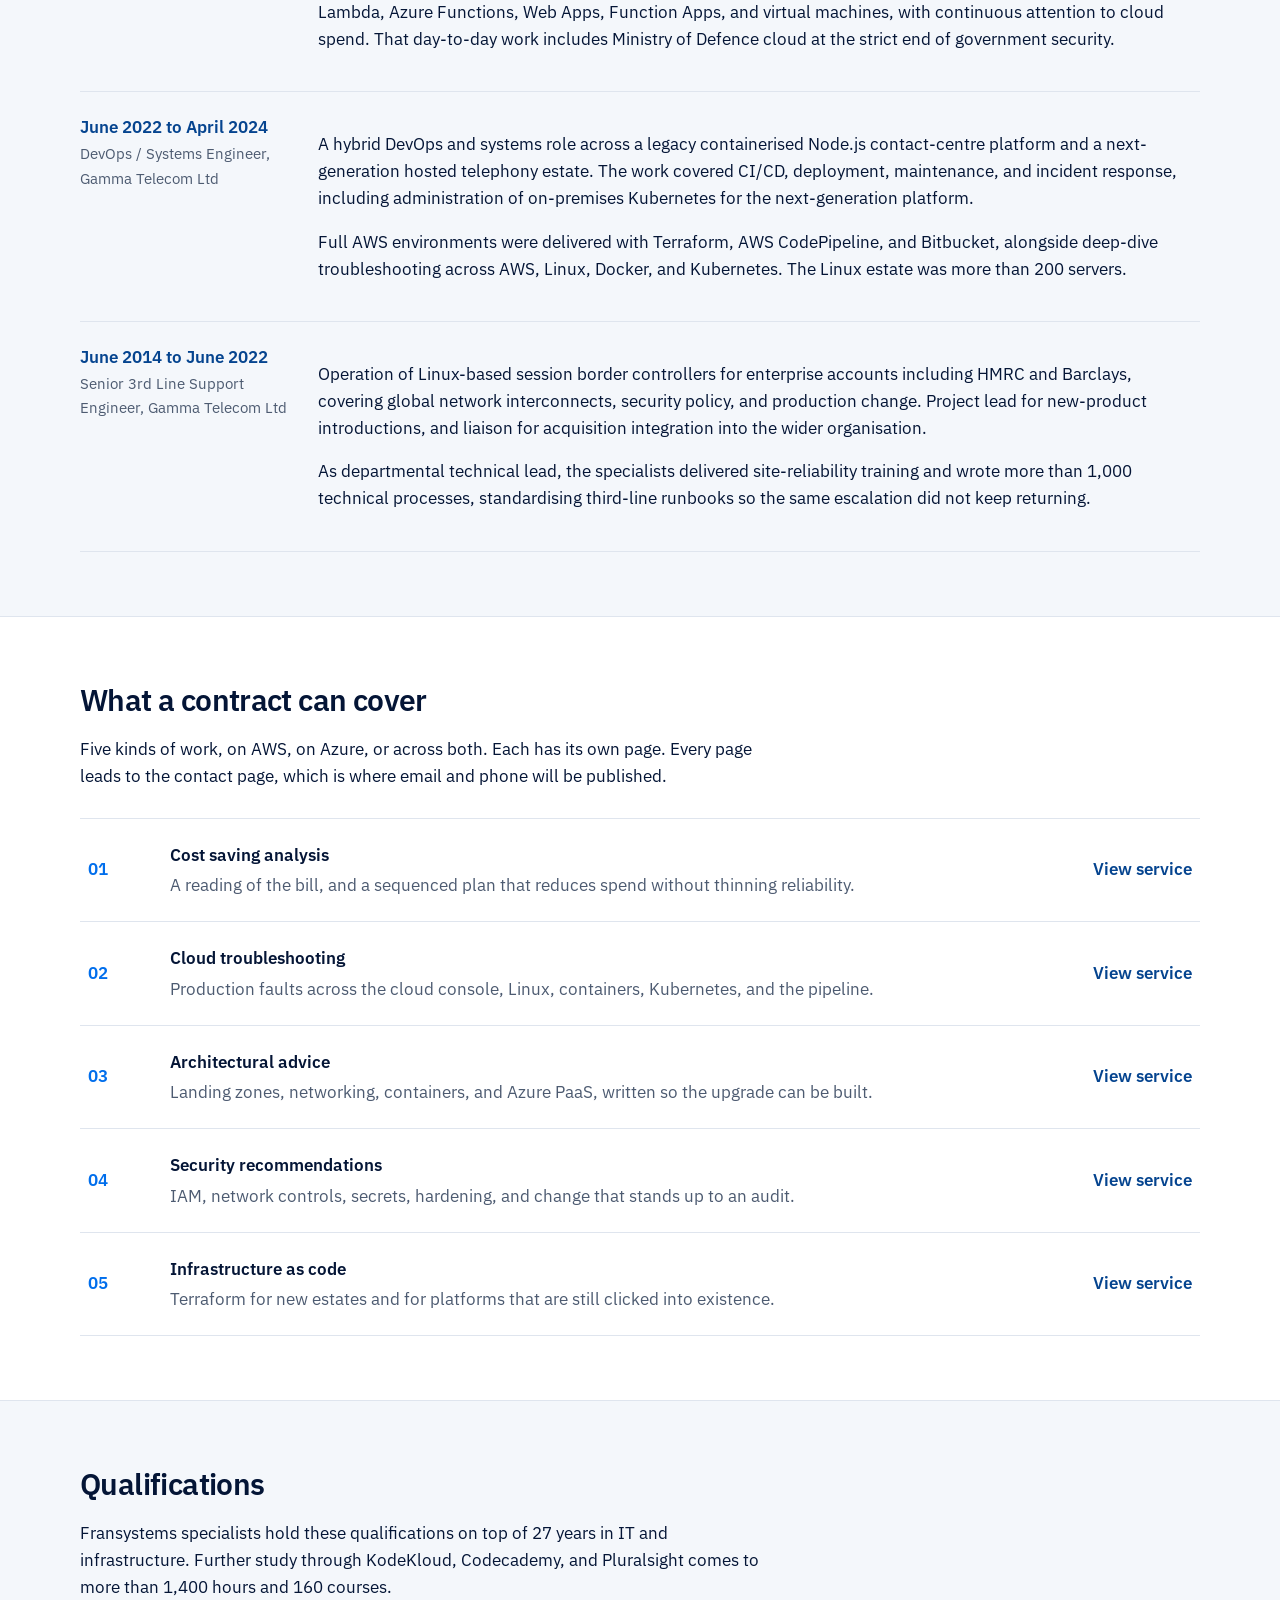
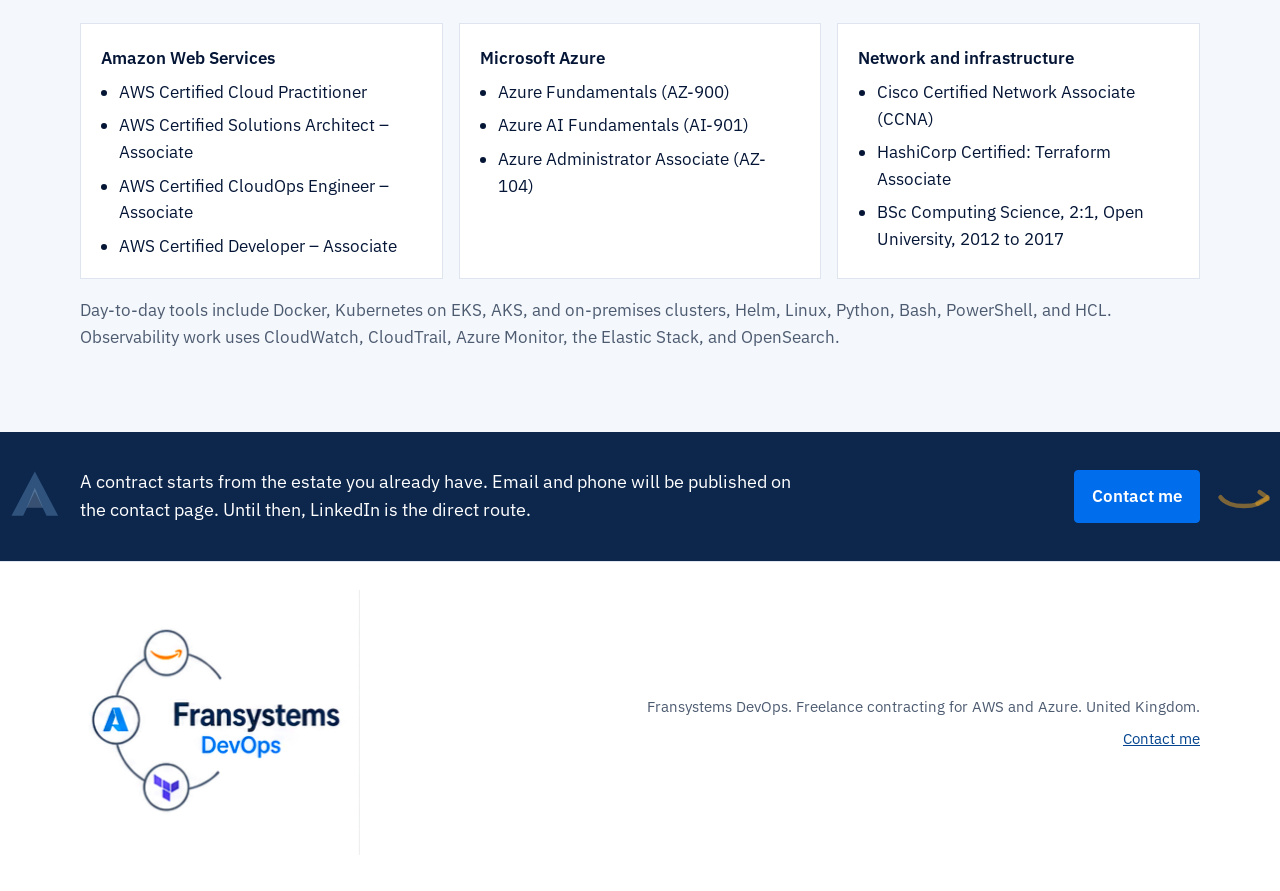
==== commit dbfe55a3: "latest updates" ====
--- a/index.html
+++ b/index.html
@@ -28,7 +28,15 @@
   <header class="site-header">
     <div class="wrap header-inner">
       <a class="brand" href="index.html">
-        <img src="assets/logo.png" alt="Fransystems DevOps" width="282" height="267">
+        <span class="brand-type">
+          <span class="brand-name">Fransystems</span>
+          <span class="brand-role">DevOps</span>
+        </span>
+        <span class="brand-marks" aria-hidden="true">
+          <svg viewBox="0 0 36 36"><circle cx="18" cy="18" r="17" fill="#fff" stroke="#d7dee8"/><path d="M8 20c4.2 6 15.6 6 20 0" fill="none" stroke="#FF9900" stroke-width="2.4" stroke-linecap="round"/><path d="M24 15.5c2.2 1.4 3.4 2.6 4 3.6-2.4.3-3.8 1.4-4.8 2.4" fill="none" stroke="#FF9900" stroke-width="2.4" stroke-linecap="round" stroke-linejoin="round"/></svg>
+          <svg viewBox="0 0 36 36"><circle cx="18" cy="18" r="17" fill="#fff" stroke="#d7dee8"/><path fill="#0078D4" d="M18 8 27.5 27h-4.4L18 17.4 12.9 27H8.5Z"/><path fill="#50B6FF" d="M18 16.2 21.4 24h-6.8Z"/></svg>
+          <svg viewBox="0 0 36 36"><circle cx="18" cy="18" r="17" fill="#fff" stroke="#d7dee8"/><path fill="#5944eb" d="M18 9 27 14 18 19 9 14Z"/><path fill="#7a6bf2" d="M9 14 18 19v8L9 22Z"/><path fill="#3f2dbd" d="M27 14 18 19v8l9-5Z"/></svg>
+        </span>
       </a>
       <nav class="tabs" aria-label="Primary">
         <a href="index.html" aria-current="page">Home</a>
@@ -37,6 +45,7 @@
         <a href="architecture.html">Architecture</a>
         <a href="security.html">Security</a>
         <a href="terraform.html">Terraform</a>
+        <a href="small-business.html">Small business</a>
         <a href="contact.html">Contact</a>
       </nav>
     </div>
@@ -227,8 +236,13 @@
 
   <footer class="site-footer">
     <div class="wrap footer-row">
-      <p>Fransystems DevOps. Freelance contracting for AWS and Azure. United Kingdom.</p>
-      <a href="contact.html">Contact me</a>
+      <a class="footer-brand" href="index.html">
+        <img src="assets/logo.png" alt="Fransystems DevOps" width="282" height="267">
+      </a>
+      <div class="footer-copy">
+        <p>Fransystems DevOps. Freelance contracting for AWS and Azure. United Kingdom.</p>
+        <a href="contact.html">Contact me</a>
+      </div>
     </div>
   </footer>
 </body>
--- a/css/styles.css
+++ b/css/styles.css
@@ -1,9 +1,3 @@
-@property --page-gutter {
-  syntax: "<length>";
-  inherits: true;
-  initial-value: 18px;
-}
-
 :root {
   --ink: #041536;
   --navy: #0c264c;
@@ -29,7 +23,7 @@
 }
 
 body {
-  --page-gutter: max(18px, calc((100% - var(--max)) / 2));
+  --mark: min(200px, max(0px, calc((100% - var(--max)) / 2 - 24px)));
   margin: 0;
   font-family: "IBM Plex Sans", "Segoe UI", sans-serif;
   color: var(--ink);
@@ -38,42 +32,31 @@
   font-size: 1.05rem;
 }
 
-body::before {
+body::before,
+body::after {
   content: "";
   position: fixed;
-  inset: 0;
   z-index: 0;
   pointer-events: none;
-  background-image:
-    url("../assets/mark-aws.svg"),
-    url("../assets/mark-azure.svg"),
-    url("../assets/mark-azure.svg"),
-    url("../assets/mark-aws.svg");
   background-repeat: no-repeat;
-  background-position:
-    right calc(var(--page-gutter) - 292px) top 18%,
-    left calc(var(--page-gutter) - 214px) top 46%,
-    right calc(var(--page-gutter) - 154px) top 74%,
-    left calc(var(--page-gutter) - 178px) top 84%;
-  background-size: 300px auto, 220px auto, 150px auto, 180px auto;
-  -webkit-mask-image: linear-gradient(
-    90deg,
-    #000 0,
-    #000 calc(var(--page-gutter) - 24px),
-    transparent calc(var(--page-gutter) - 2px),
-    transparent calc(100% - var(--page-gutter) + 2px),
-    #000 calc(100% - var(--page-gutter) + 24px),
-    #000 100%
-  );
-  mask-image: linear-gradient(
-    90deg,
-    #000 0,
-    #000 calc(var(--page-gutter) - 24px),
-    transparent calc(var(--page-gutter) - 2px),
-    transparent calc(100% - var(--page-gutter) + 2px),
-    #000 calc(100% - var(--page-gutter) + 24px),
-    #000 100%
-  );
+  background-position: center;
+  background-size: contain;
+}
+
+body::before {
+  width: var(--mark);
+  aspect-ratio: 1;
+  left: calc(50% - (var(--max) / 2) - 16px - var(--mark));
+  top: 58%;
+  background-image: url("../assets/mark-azure.svg");
+}
+
+body::after {
+  width: var(--mark);
+  aspect-ratio: 200 / 124;
+  left: calc(50% + (var(--max) / 2) + 16px);
+  top: 76%;
+  background-image: url("../assets/mark-aws.svg");
 }
 
 .site-header,
@@ -137,20 +120,56 @@
 .header-inner {
   display: flex;
   align-items: center;
-  gap: 20px 28px;
+  gap: 18px 32px;
   min-width: 0;
-  padding: 10px 0;
+  padding: 12px 0;
 }
 
 .brand {
-  display: block;
+  display: flex;
+  align-items: center;
+  gap: 14px;
+  flex: 0 1 auto;
+  min-width: 0;
+  text-decoration: none;
+  color: var(--ink);
+}
+
+.brand-type {
+  display: flex;
+  flex-direction: column;
+  line-height: 1.02;
+  min-width: 0;
+}
+
+.brand-name {
+  font-size: 1.7rem;
+  font-weight: 600;
+  letter-spacing: -0.035em;
+  color: var(--ink);
+}
+
+.brand-role {
+  font-size: 1.15rem;
+  font-weight: 600;
+  letter-spacing: -0.02em;
+  color: var(--blue);
+}
+
+.brand:hover .brand-name {
+  color: var(--blue-deep);
+}
+
+.brand-marks {
+  display: flex;
+  align-items: center;
+  gap: 6px;
   flex: 0 0 auto;
-  line-height: 0;
-}
-
-.brand img {
-  height: 74px;
-  width: auto;
+}
+
+.brand-marks svg {
+  width: 32px;
+  height: 32px;
   display: block;
 }
 
@@ -167,8 +186,8 @@
   color: var(--navy);
   text-decoration: none;
   font-weight: 500;
-  font-size: 0.95rem;
-  padding: 10px 11px 8px;
+  font-size: 0.9rem;
+  padding: 10px 7px 8px;
   border-bottom: 2px solid transparent;
   white-space: nowrap;
 }
@@ -186,6 +205,7 @@
 .page-hero {
   position: relative;
   isolation: isolate;
+  overflow: hidden;
   background:
     radial-gradient(900px 280px at 100% 0%, rgba(0, 110, 236, 0.28), transparent 60%),
     linear-gradient(180deg, #0c264c 0%, #041536 100%);
@@ -194,38 +214,39 @@
 
 .hero::before,
 .page-hero::before,
-.callout::before {
+.callout::before,
+.hero::after,
+.page-hero::after,
+.callout::after {
   content: "";
   position: absolute;
-  inset: 0;
   z-index: 0;
   pointer-events: none;
-  background-image:
-    url("../assets/mark-aws-dark.svg"),
-    url("../assets/mark-azure-dark.svg");
   background-repeat: no-repeat;
-  background-position:
-    right calc(var(--page-gutter) - 274px) center,
-    left calc(var(--page-gutter) - 204px) center;
-  background-size: 280px auto, 210px auto;
-  -webkit-mask-image: linear-gradient(
-    90deg,
-    #000 0,
-    #000 calc(var(--page-gutter) - 24px),
-    transparent calc(var(--page-gutter) - 2px),
-    transparent calc(100% - var(--page-gutter) + 2px),
-    #000 calc(100% - var(--page-gutter) + 24px),
-    #000 100%
-  );
-  mask-image: linear-gradient(
-    90deg,
-    #000 0,
-    #000 calc(var(--page-gutter) - 24px),
-    transparent calc(var(--page-gutter) - 2px),
-    transparent calc(100% - var(--page-gutter) + 2px),
-    #000 calc(100% - var(--page-gutter) + 24px),
-    #000 100%
-  );
+  background-position: center;
+  background-size: contain;
+}
+
+.hero::before,
+.page-hero::before,
+.callout::before {
+  width: var(--mark);
+  aspect-ratio: 1;
+  left: calc(50% - (var(--max) / 2) - 16px - var(--mark));
+  top: 50%;
+  transform: translateY(-50%);
+  background-image: url("../assets/mark-azure-dark.svg");
+}
+
+.hero::after,
+.page-hero::after,
+.callout::after {
+  width: var(--mark);
+  aspect-ratio: 200 / 124;
+  left: calc(50% + (var(--max) / 2) + 16px);
+  top: 50%;
+  transform: translateY(-50%);
+  background-image: url("../assets/mark-aws-dark.svg");
 }
 
 .hero > .wrap,
@@ -598,6 +619,7 @@
 .callout {
   position: relative;
   isolation: isolate;
+  overflow: hidden;
   background: var(--navy);
   color: #fff;
   padding: 36px 0;
@@ -649,7 +671,9 @@
 }
 
 .site-footer {
-  padding: 26px 0 32px;
+  padding: 28px 0 36px;
+  background: var(--white);
+  border-top: 1px solid var(--line);
   color: var(--muted);
   font-size: 0.95rem;
 }
@@ -657,12 +681,32 @@
 .footer-row {
   display: flex;
   justify-content: space-between;
-  gap: 12px 24px;
-  align-items: baseline;
+  gap: 20px 40px;
+  align-items: center;
+}
+
+.footer-brand {
+  flex: 0 0 auto;
+  line-height: 0;
+}
+
+.footer-brand img {
+  width: min(280px, 100%);
+  height: auto;
+  display: block;
+}
+
+.footer-copy {
+  display: flex;
+  flex-direction: column;
+  align-items: flex-end;
+  gap: 8px;
+  text-align: right;
 }
 
 .site-footer p {
   margin: 0;
+  max-width: 36rem;
 }
 
 @media (max-width: 860px) {
@@ -704,34 +748,24 @@
     align-items: flex-start;
   }
 
+  .footer-copy {
+    align-items: flex-start;
+    text-align: left;
+  }
+
+  .brand-name {
+    font-size: 1.45rem;
+  }
+
+  .brand-role {
+    font-size: 1.05rem;
+  }
+
   .hero,
   .section {
     padding: 48px 0;
   }
 
-  body::before,
-  .hero::before,
-  .page-hero::before,
-  .callout::before {
-    -webkit-mask-image: none;
-    mask-image: none;
-  }
-
-  body::before {
-    background-position:
-      right -78px 18%,
-      left -70px 62%,
-      right -48px 100%,
-      left -46px 100%;
-    background-size: 140px auto, 110px auto, 90px auto, 80px auto;
-  }
-
-  .hero::before,
-  .page-hero::before,
-  .callout::before {
-    background-position: right -72px center, left -64px center;
-    background-size: 130px auto, 110px auto;
-  }
 }
 
 @media (prefers-reduced-motion: reduce) {
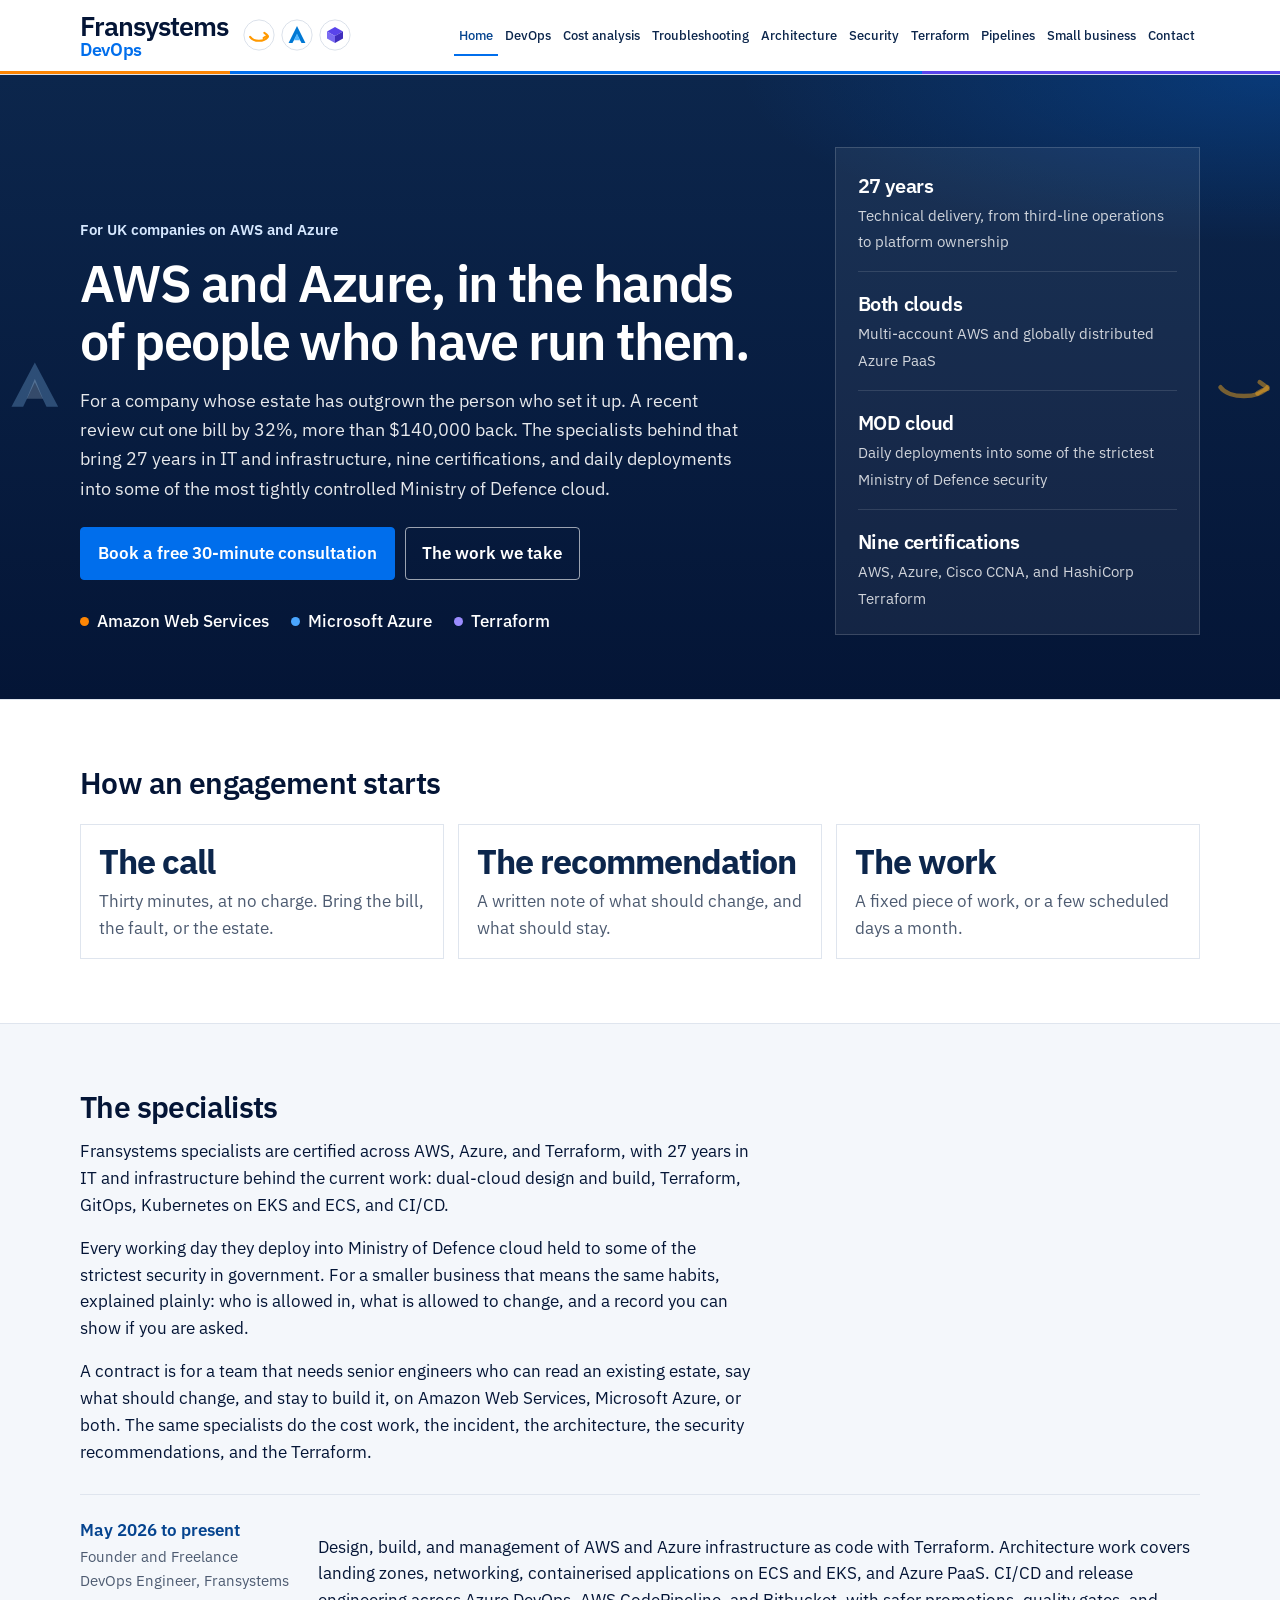
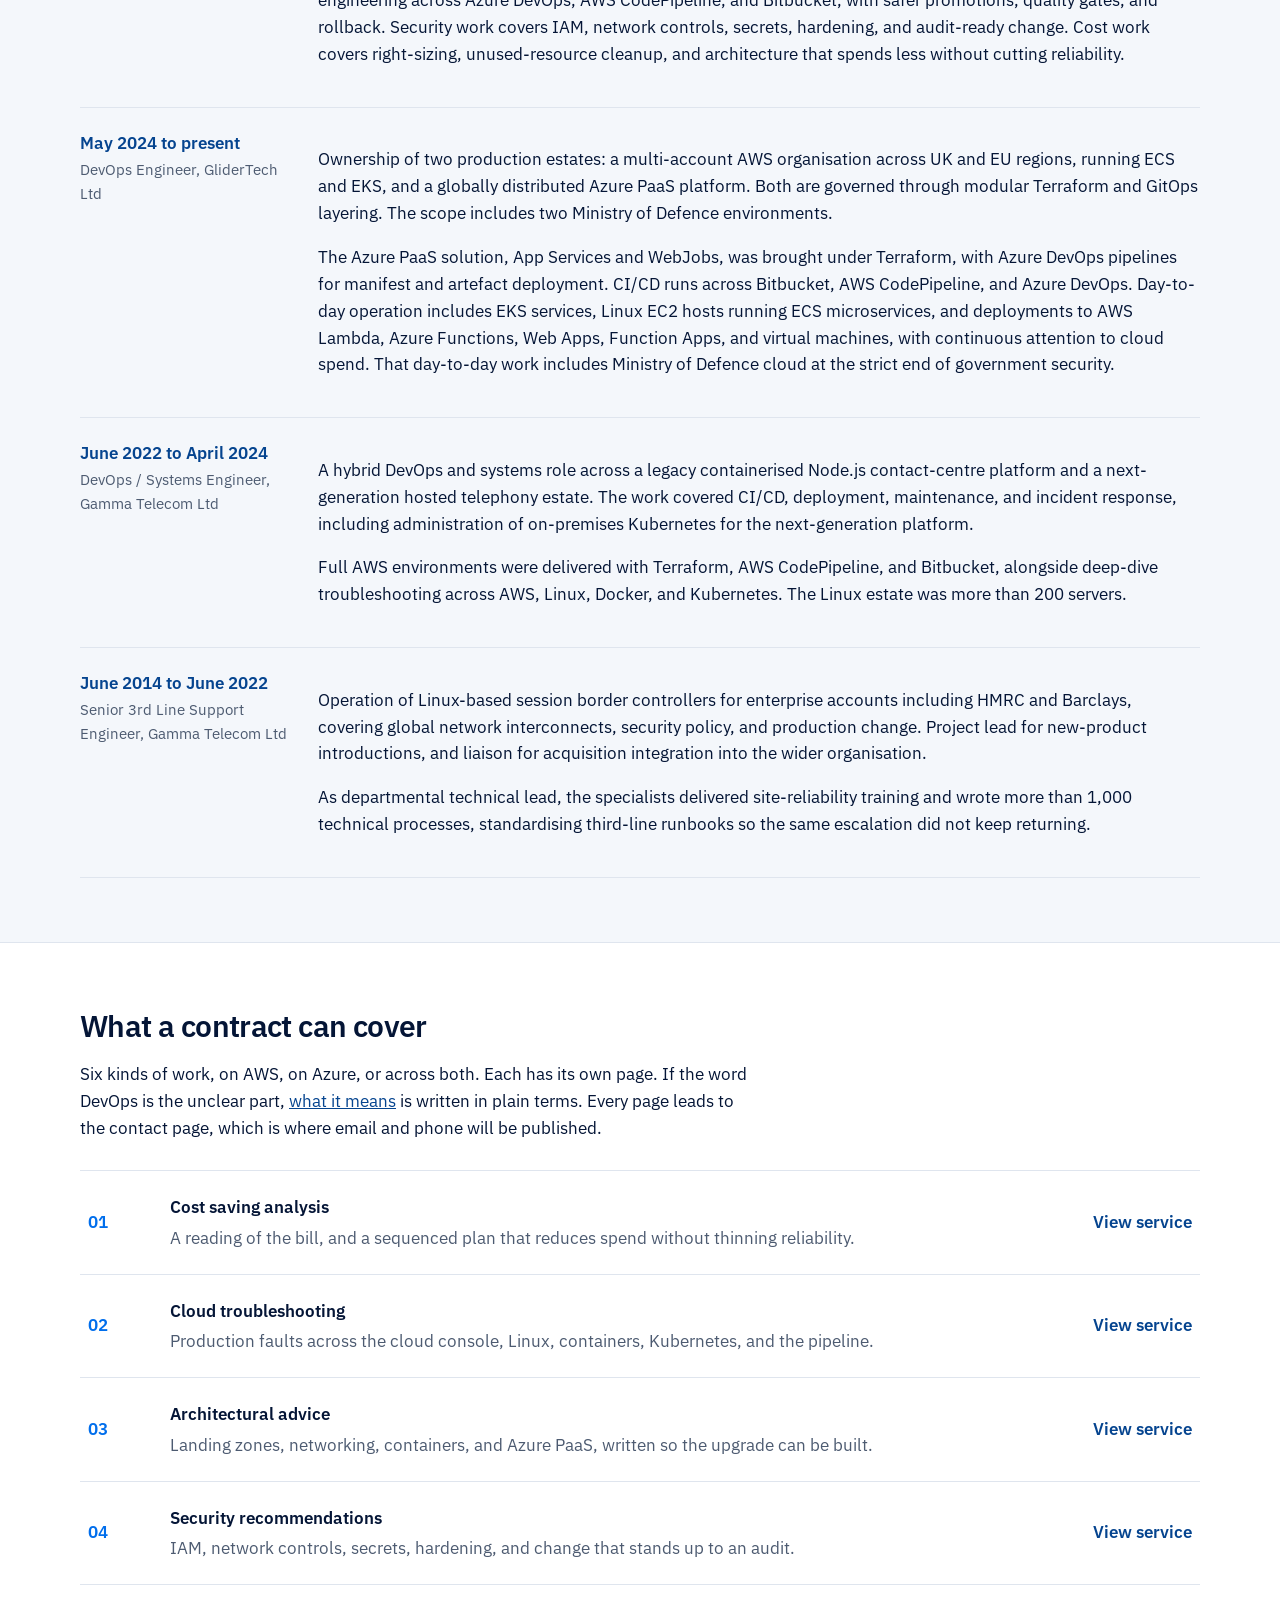
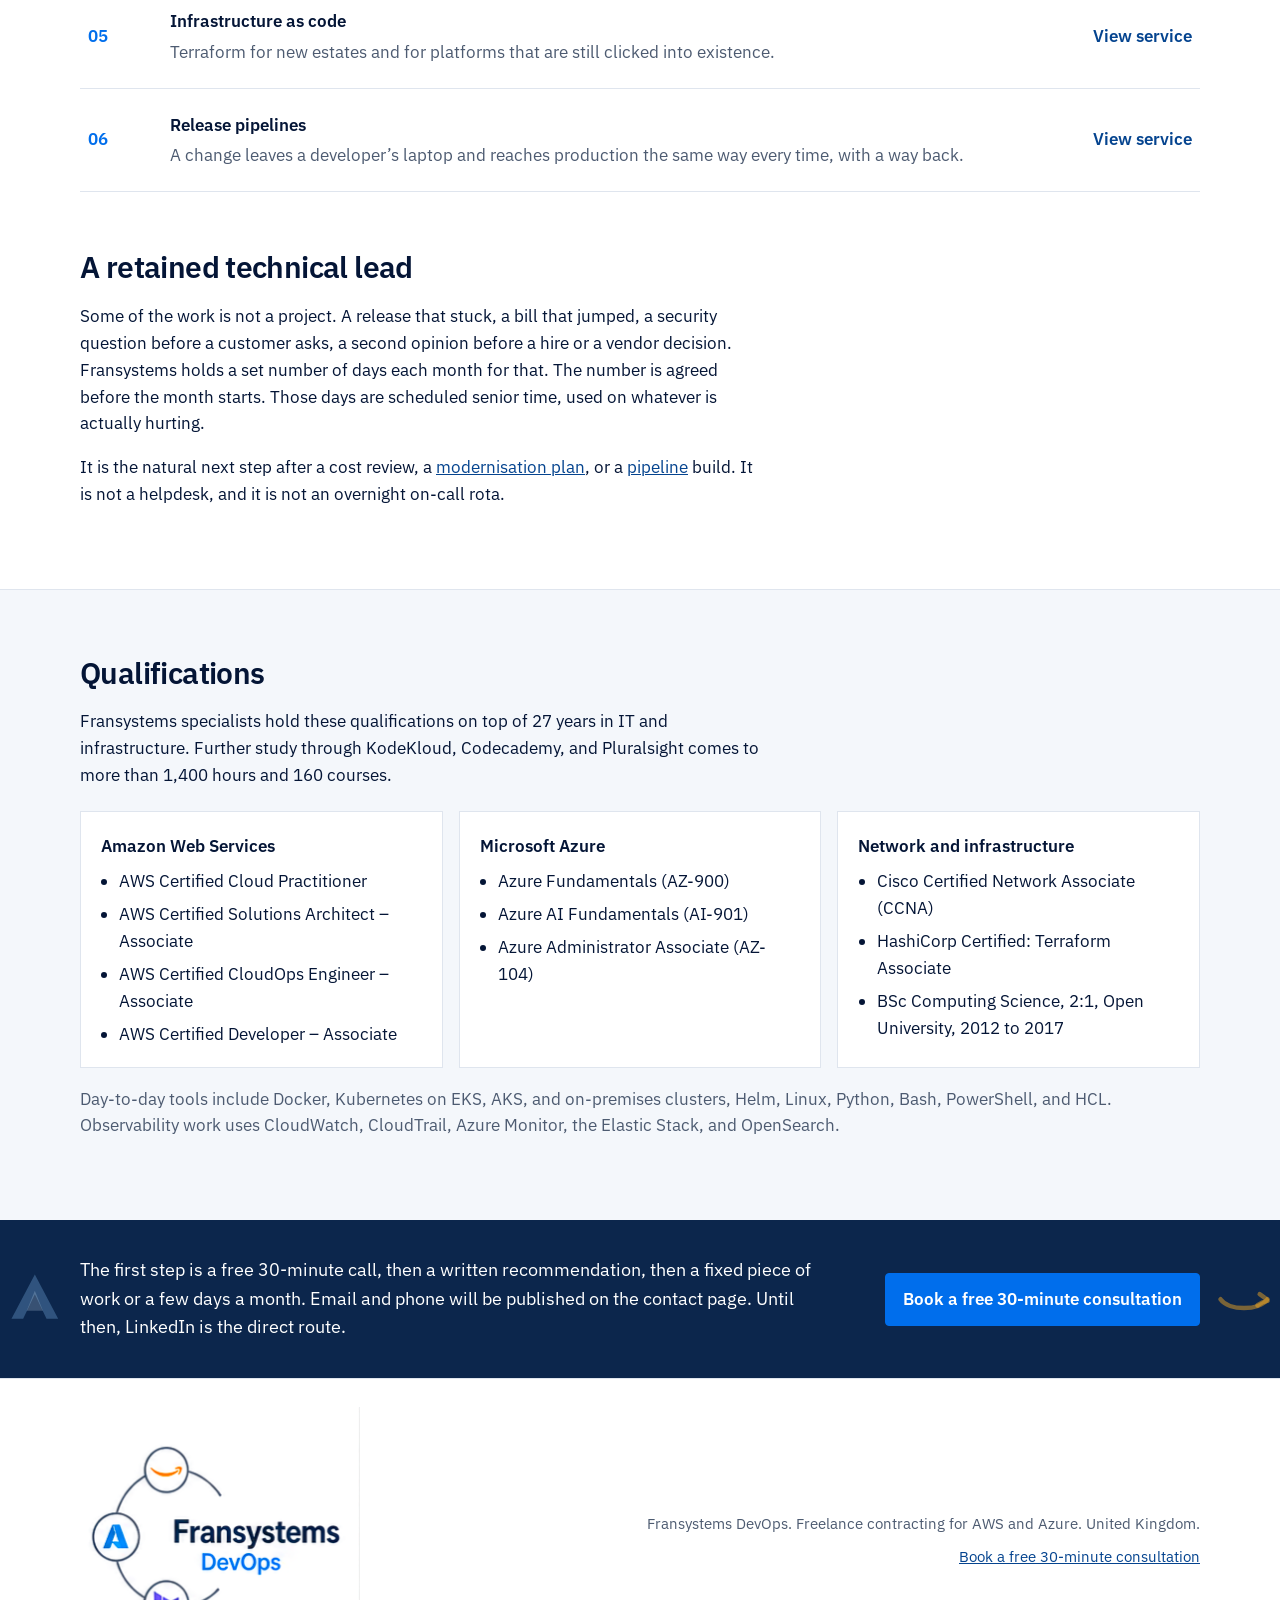
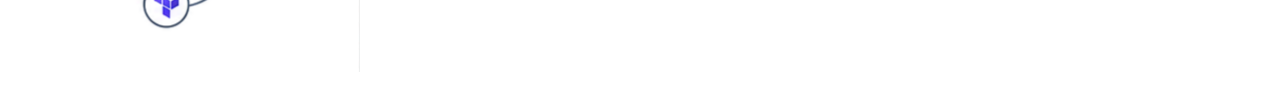
==== commit 7b23fed4: "prelogo commit" ====
--- a/index.html
+++ b/index.html
@@ -40,11 +40,13 @@
       </a>
       <nav class="tabs" aria-label="Primary">
         <a href="index.html" aria-current="page">Home</a>
+        <a href="devops.html">DevOps</a>
         <a href="cost.html">Cost analysis</a>
         <a href="troubleshooting.html">Troubleshooting</a>
         <a href="architecture.html">Architecture</a>
         <a href="security.html">Security</a>
         <a href="terraform.html">Terraform</a>
+        <a href="pipelines.html">Pipelines</a>
         <a href="small-business.html">Small business</a>
         <a href="contact.html">Contact</a>
       </nav>
@@ -55,12 +57,12 @@
     <section class="hero">
       <div class="wrap hero-grid">
         <div>
-          <p class="kicker">Freelance DevOps contracting</p>
+          <p class="kicker">For UK companies on AWS and Azure</p>
           <h1>AWS and Azure, in the hands of people who have run them.</h1>
-          <p class="lede">Fransystems specialists bring 27 years in IT and infrastructure, nine certifications across AWS, Azure, Cisco, and Terraform, and daily deployments into some of the most tightly controlled Ministry of Defence cloud.</p>
+          <p class="lede">For a company whose estate has outgrown the person who set it up. A recent review cut one bill by 32%, more than $140,000 back. The specialists behind that bring 27 years in IT and infrastructure, nine certifications, and daily deployments into some of the most tightly controlled Ministry of Defence cloud.</p>
           <div class="actions">
-            <a class="button" href="#services">The work we take</a>
-            <a class="button button-ghost" href="contact.html">Contact me</a>
+            <a class="button" href="contact.html">Book a free 30-minute consultation</a>
+            <a class="button button-ghost" href="#services">The work we take</a>
           </div>
           <ul class="clouds">
             <li><span class="dot dot-aws" aria-hidden="true"></span>Amazon Web Services</li>
@@ -89,6 +91,26 @@
       </div>
     </section>
 
+    <section class="section band">
+      <div class="wrap">
+        <h2>How an engagement starts</h2>
+        <ul class="facts">
+          <li>
+            <strong>The call</strong>
+            <p>Thirty minutes, at no charge. Bring the bill, the fault, or the estate.</p>
+          </li>
+          <li>
+            <strong>The recommendation</strong>
+            <p>A written note of what should change, and what should stay.</p>
+          </li>
+          <li>
+            <strong>The work</strong>
+            <p>A fixed piece of work, or a few scheduled days a month.</p>
+          </li>
+        </ul>
+      </div>
+    </section>
+
     <section class="section">
       <div class="wrap">
         <h2>The specialists</h2>
@@ -145,7 +167,7 @@
     <section class="section band" id="services">
       <div class="wrap">
         <h2>What a contract can cover</h2>
-        <p class="narrow">Five kinds of work, on AWS, on Azure, or across both. Each has its own page. Every page leads to the contact page, which is where email and phone will be published.</p>
+        <p class="narrow">Six kinds of work, on AWS, on Azure, or across both. Each has its own page. If the word DevOps is the unclear part, <a href="devops.html">what it means</a> is written in plain terms. Every page leads to the contact page, which is where email and phone will be published.</p>
         <ol class="services">
           <li>
             <a href="cost.html">
@@ -187,7 +209,20 @@
               <span class="more">View service</span>
             </a>
           </li>
+          <li>
+            <a href="pipelines.html">
+              <span class="num">06</span>
+              <h3>Release pipelines</h3>
+              <p>A change leaves a developer’s laptop and reaches production the same way every time, with a way back.</p>
+              <span class="more">View service</span>
+            </a>
+          </li>
         </ol>
+        <div class="follow-on">
+          <h2>A retained technical lead</h2>
+          <p class="narrow">Some of the work is not a project. A release that stuck, a bill that jumped, a security question before a customer asks, a second opinion before a hire or a vendor decision. Fransystems holds a set number of days each month for that. The number is agreed before the month starts. Those days are scheduled senior time, used on whatever is actually hurting.</p>
+          <p class="narrow">It is the natural next step after a cost review, a <a href="architecture.html">modernisation plan</a>, or a <a href="pipelines.html">pipeline</a> build. It is not a helpdesk, and it is not an overnight on-call rota.</p>
+        </div>
       </div>
     </section>
 
@@ -228,8 +263,8 @@
 
     <section class="callout">
       <div class="wrap">
-        <p>A contract starts from the estate you already have. Email and phone will be published on the contact page. Until then, LinkedIn is the direct route.</p>
-        <a class="button" href="contact.html">Contact me</a>
+        <p>The first step is a free 30-minute call, then a written recommendation, then a fixed piece of work or a few days a month. Email and phone will be published on the contact page. Until then, LinkedIn is the direct route.</p>
+        <a class="button" href="contact.html">Book a free 30-minute consultation</a>
       </div>
     </section>
   </main>
@@ -241,7 +276,7 @@
       </a>
       <div class="footer-copy">
         <p>Fransystems DevOps. Freelance contracting for AWS and Azure. United Kingdom.</p>
-        <a href="contact.html">Contact me</a>
+        <a href="contact.html">Book a free 30-minute consultation</a>
       </div>
     </div>
   </footer>
--- a/css/styles.css
+++ b/css/styles.css
@@ -186,8 +186,8 @@
   color: var(--navy);
   text-decoration: none;
   font-weight: 500;
-  font-size: 0.9rem;
-  padding: 10px 7px 8px;
+  font-size: 0.84rem;
+  padding: 10px 5px 8px;
   border-bottom: 2px solid transparent;
   white-space: nowrap;
 }
@@ -433,6 +433,10 @@
   max-width: 68ch;
 }
 
+.follow-on {
+  margin-top: 56px;
+}
+
 .narrow p,
 .prose p {
   margin: 0 0 1rem;
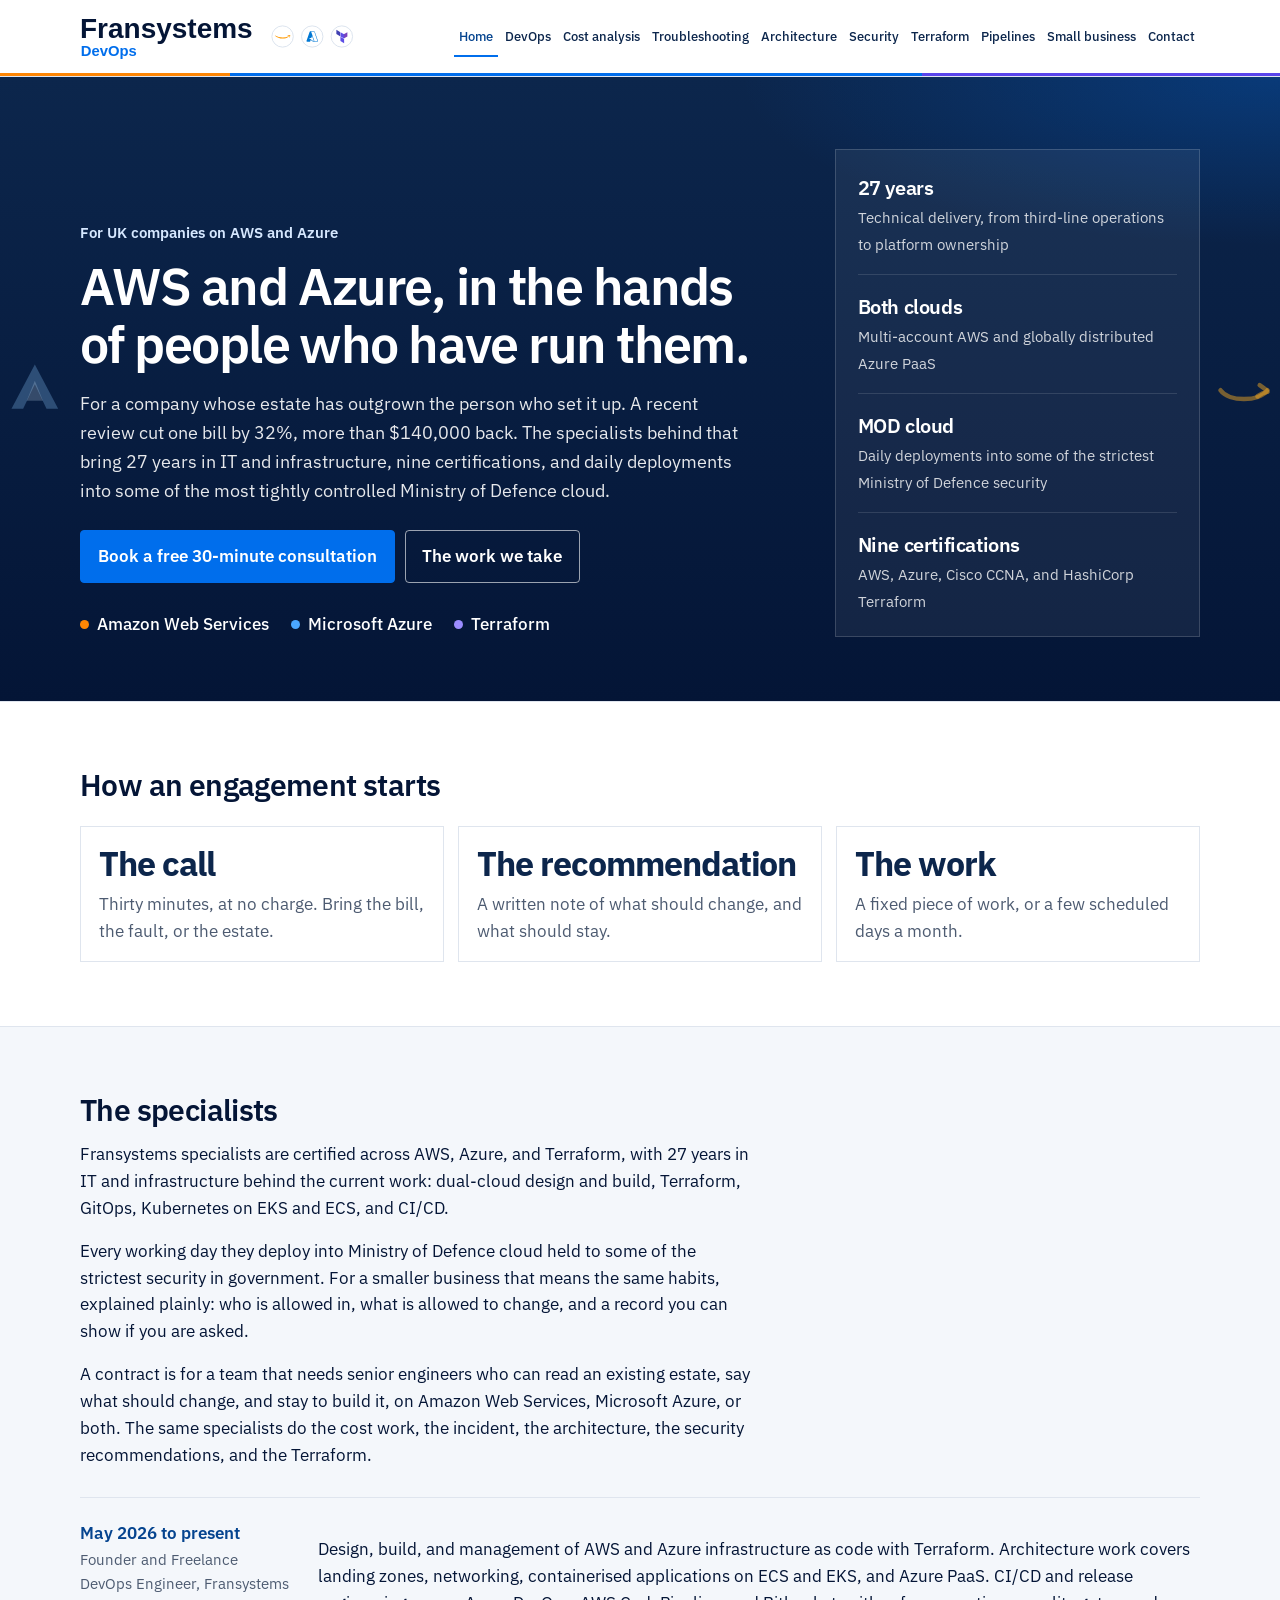
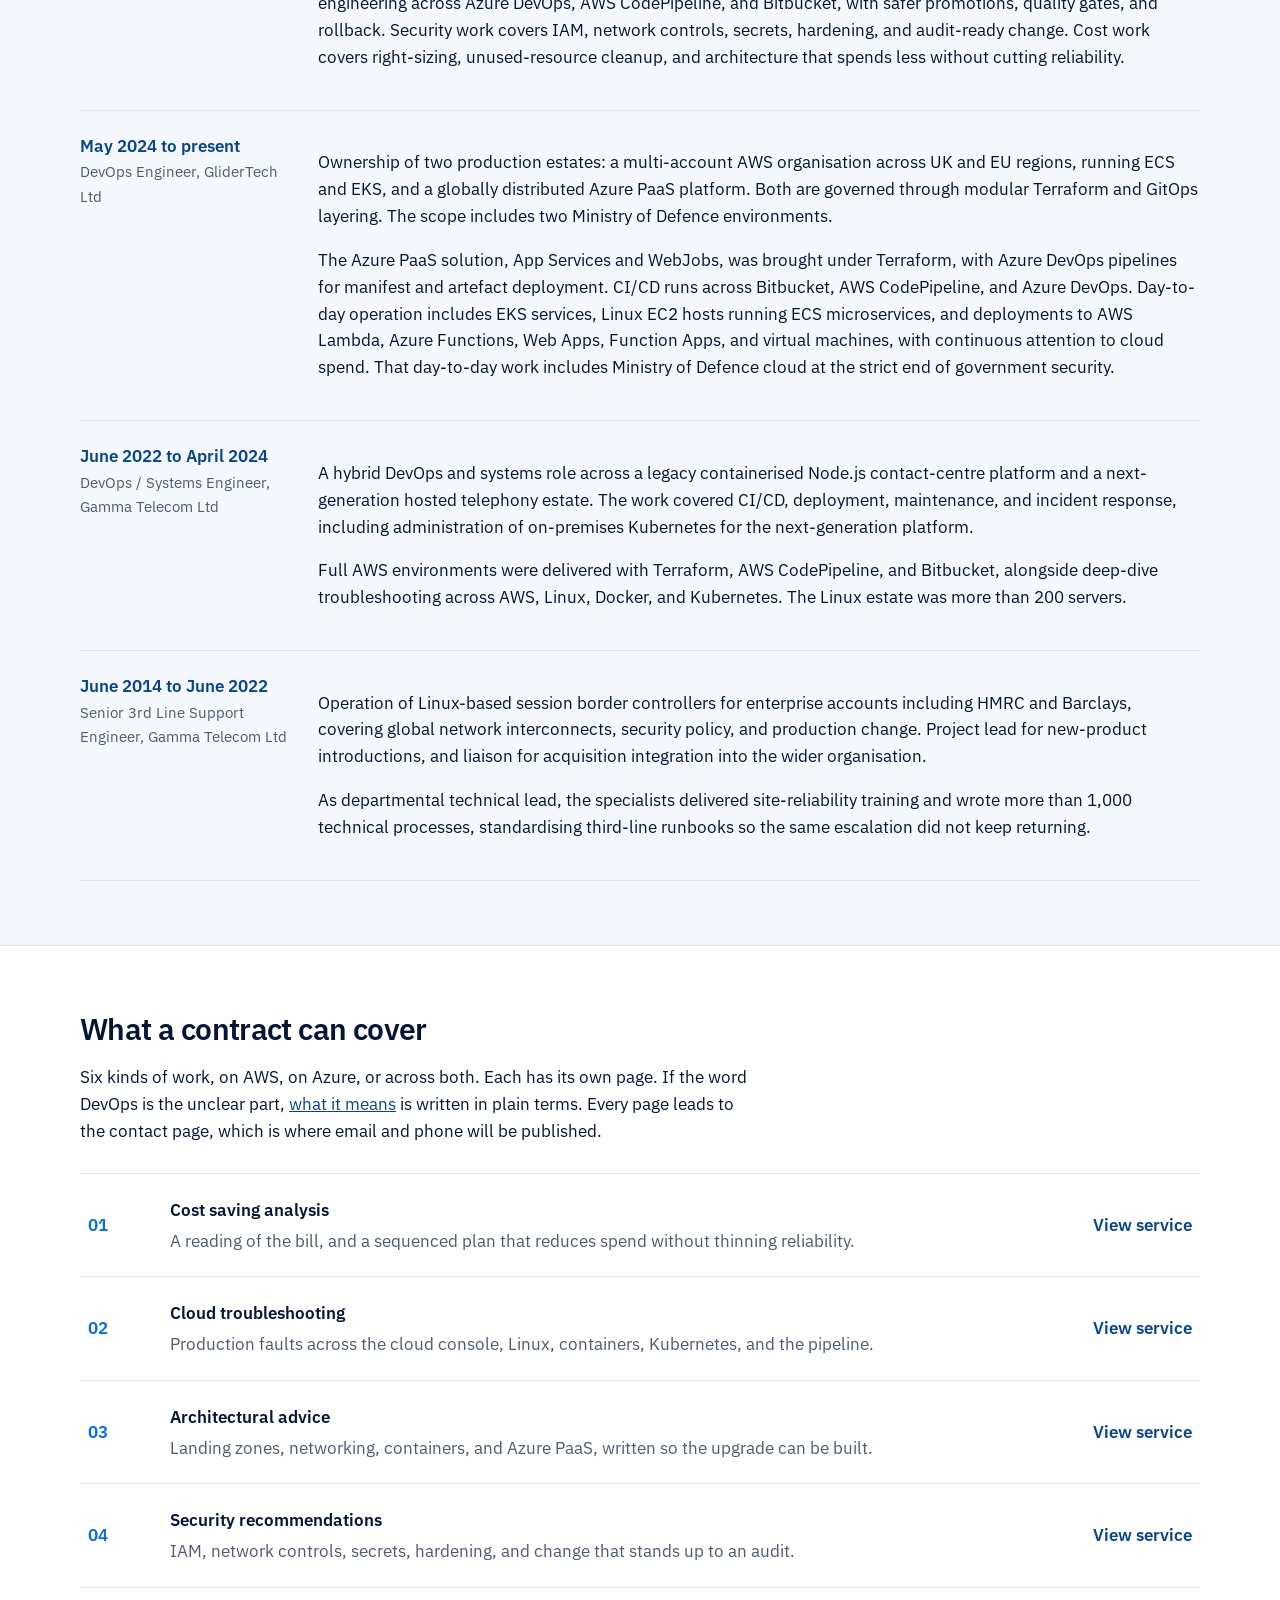
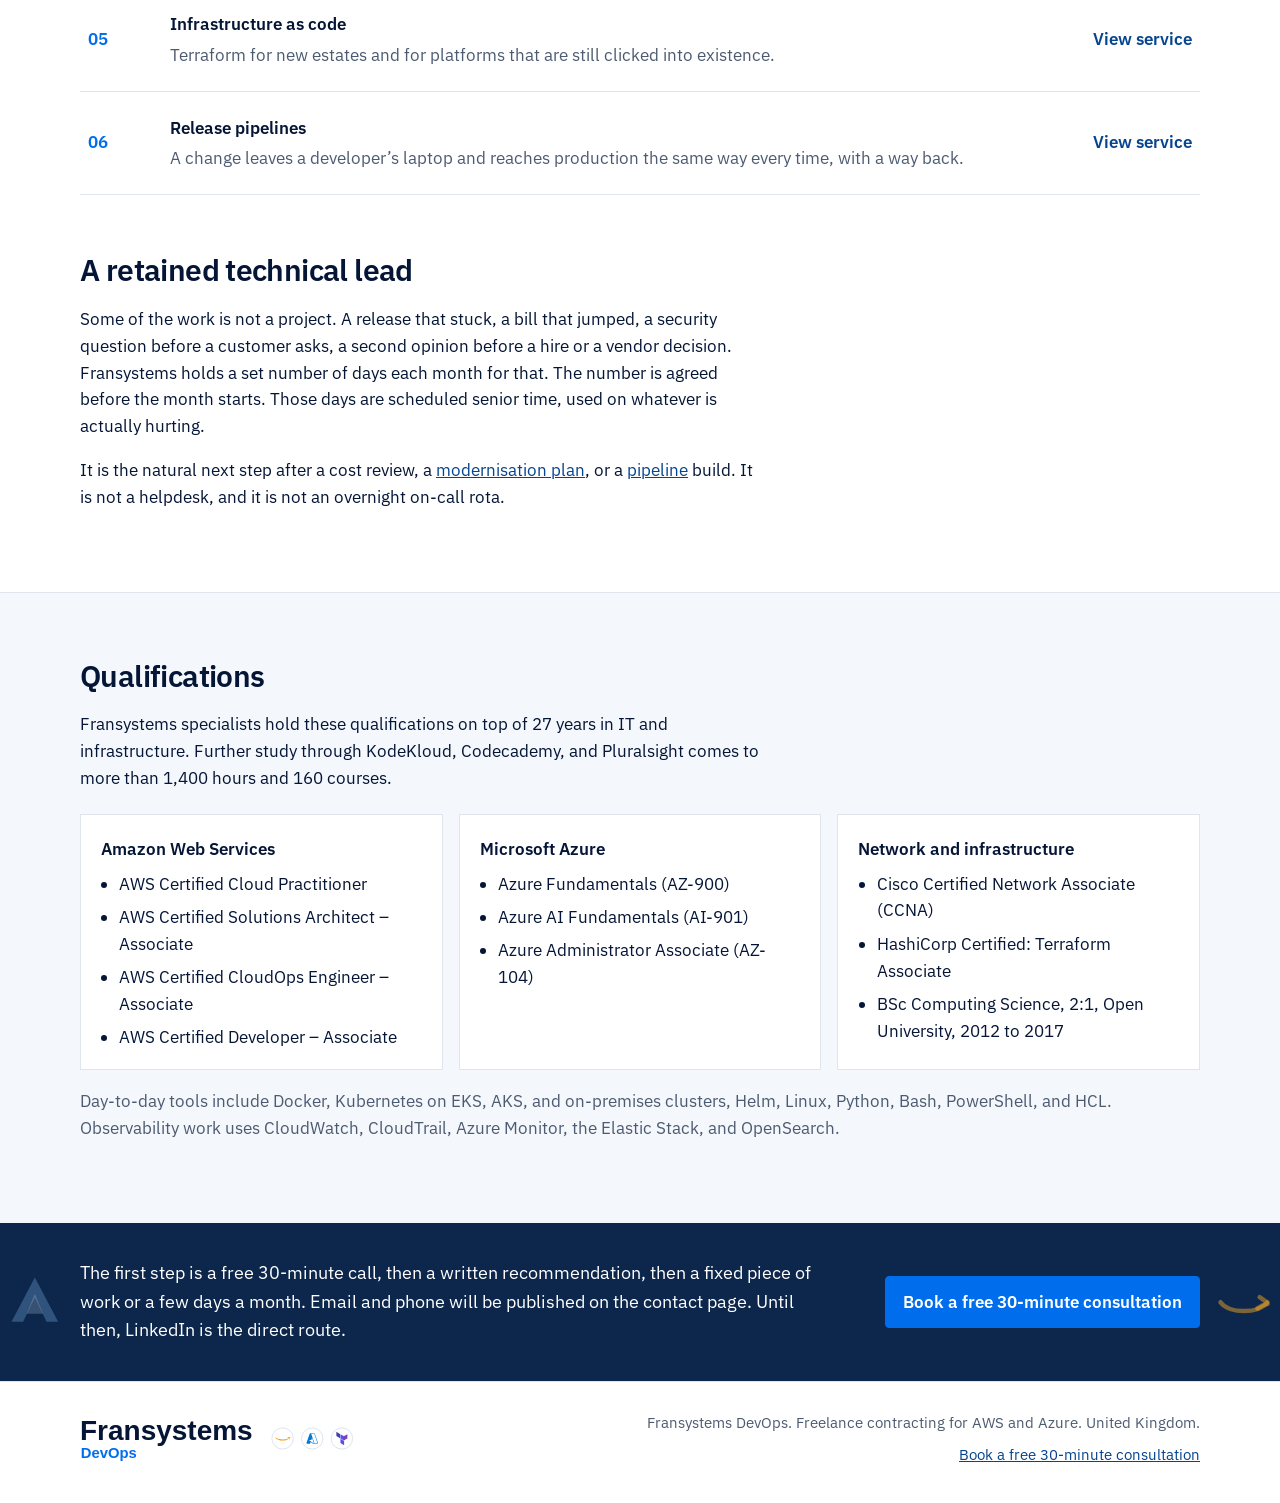
==== commit fb9e9fe7: "updated logos" ====
--- a/index.html
+++ b/index.html
@@ -28,15 +28,7 @@
   <header class="site-header">
     <div class="wrap header-inner">
       <a class="brand" href="index.html">
-        <span class="brand-type">
-          <span class="brand-name">Fransystems</span>
-          <span class="brand-role">DevOps</span>
-        </span>
-        <span class="brand-marks" aria-hidden="true">
-          <svg viewBox="0 0 36 36"><circle cx="18" cy="18" r="17" fill="#fff" stroke="#d7dee8"/><path d="M8 20c4.2 6 15.6 6 20 0" fill="none" stroke="#FF9900" stroke-width="2.4" stroke-linecap="round"/><path d="M24 15.5c2.2 1.4 3.4 2.6 4 3.6-2.4.3-3.8 1.4-4.8 2.4" fill="none" stroke="#FF9900" stroke-width="2.4" stroke-linecap="round" stroke-linejoin="round"/></svg>
-          <svg viewBox="0 0 36 36"><circle cx="18" cy="18" r="17" fill="#fff" stroke="#d7dee8"/><path fill="#0078D4" d="M18 8 27.5 27h-4.4L18 17.4 12.9 27H8.5Z"/><path fill="#50B6FF" d="M18 16.2 21.4 24h-6.8Z"/></svg>
-          <svg viewBox="0 0 36 36"><circle cx="18" cy="18" r="17" fill="#fff" stroke="#d7dee8"/><path fill="#5944eb" d="M18 9 27 14 18 19 9 14Z"/><path fill="#7a6bf2" d="M9 14 18 19v8L9 22Z"/><path fill="#3f2dbd" d="M27 14 18 19v8l9-5Z"/></svg>
-        </span>
+        <img class="brand-lockup" src="assets/brand-lockup.svg" alt="Fransystems DevOps" width="340" height="60">
       </a>
       <nav class="tabs" aria-label="Primary">
         <a href="index.html" aria-current="page">Home</a>
@@ -272,7 +264,7 @@
   <footer class="site-footer">
     <div class="wrap footer-row">
       <a class="footer-brand" href="index.html">
-        <img src="assets/logo.png" alt="Fransystems DevOps" width="282" height="267">
+        <img class="brand-lockup" src="assets/brand-lockup.svg" alt="Fransystems DevOps" width="340" height="60">
       </a>
       <div class="footer-copy">
         <p>Fransystems DevOps. Freelance contracting for AWS and Azure. United Kingdom.</p>
--- a/css/styles.css
+++ b/css/styles.css
@@ -126,50 +126,16 @@
 }
 
 .brand {
-  display: flex;
-  align-items: center;
-  gap: 14px;
-  flex: 0 1 auto;
-  min-width: 0;
-  text-decoration: none;
-  color: var(--ink);
-}
-
-.brand-type {
-  display: flex;
-  flex-direction: column;
-  line-height: 1.02;
-  min-width: 0;
-}
-
-.brand-name {
-  font-size: 1.7rem;
-  font-weight: 600;
-  letter-spacing: -0.035em;
-  color: var(--ink);
-}
-
-.brand-role {
-  font-size: 1.15rem;
-  font-weight: 600;
-  letter-spacing: -0.02em;
-  color: var(--blue);
-}
-
-.brand:hover .brand-name {
-  color: var(--blue-deep);
-}
-
-.brand-marks {
-  display: flex;
-  align-items: center;
-  gap: 6px;
+  display: block;
   flex: 0 0 auto;
-}
-
-.brand-marks svg {
-  width: 32px;
-  height: 32px;
+  line-height: 0;
+}
+
+.brand-lockup,
+.footer-brand img {
+  width: 280px;
+  max-width: 100%;
+  height: auto;
   display: block;
 }
 
@@ -694,12 +660,6 @@
   line-height: 0;
 }
 
-.footer-brand img {
-  width: min(280px, 100%);
-  height: auto;
-  display: block;
-}
-
 .footer-copy {
   display: flex;
   flex-direction: column;
@@ -757,14 +717,6 @@
     text-align: left;
   }
 
-  .brand-name {
-    font-size: 1.45rem;
-  }
-
-  .brand-role {
-    font-size: 1.05rem;
-  }
-
   .hero,
   .section {
     padding: 48px 0;
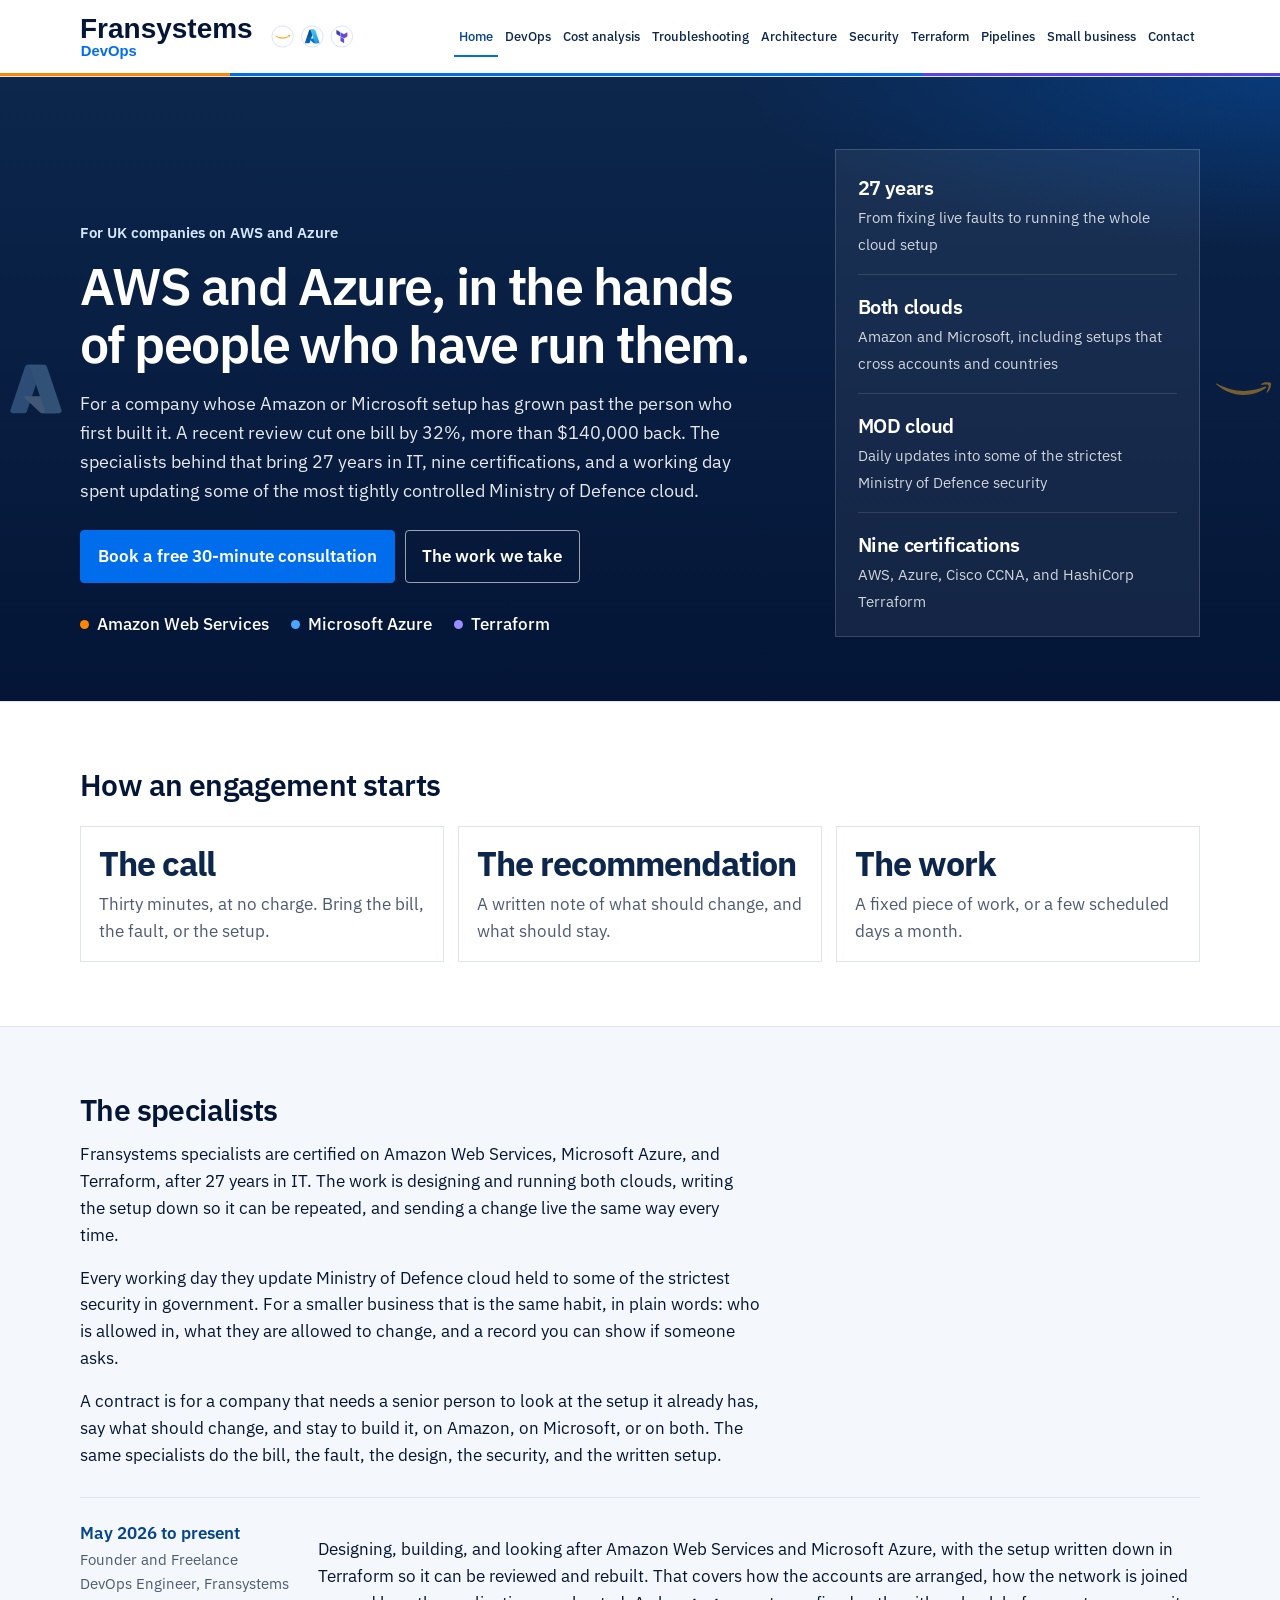
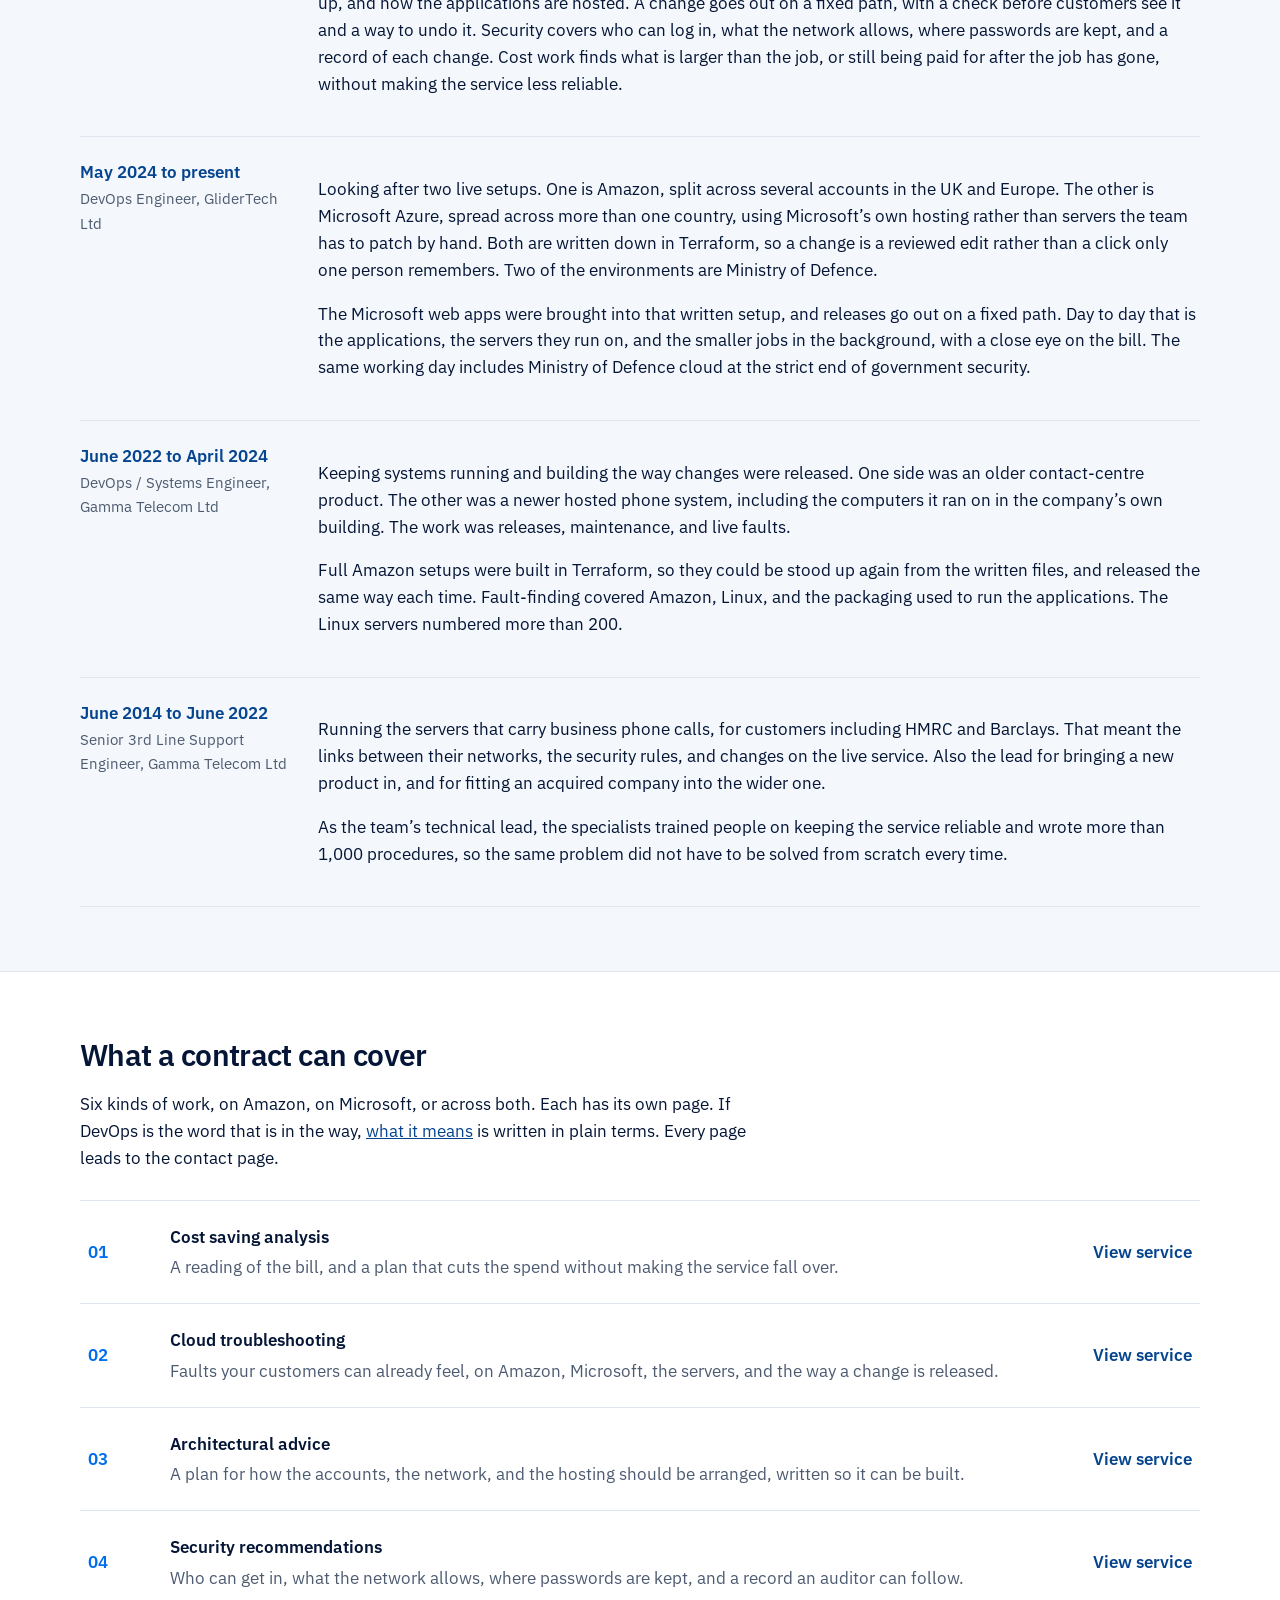
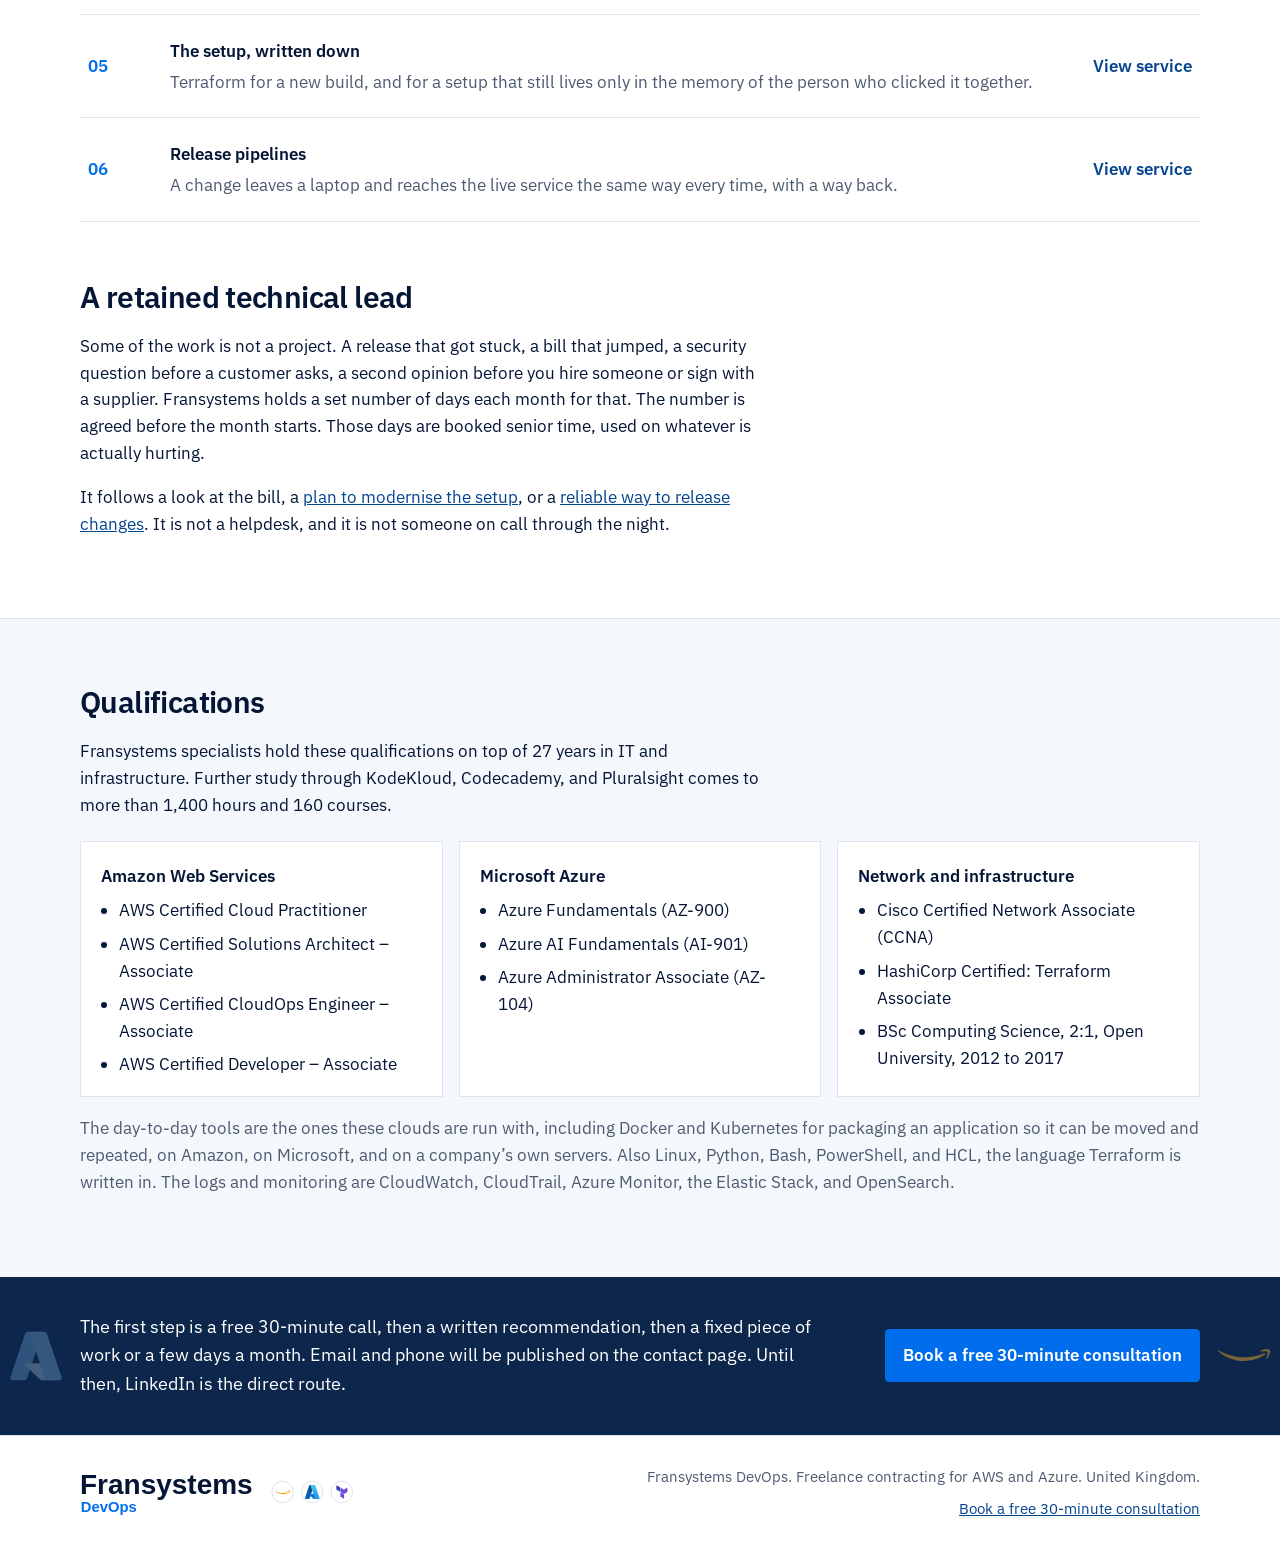
==== commit 6593c1c6: "logo changes" ====
--- a/index.html
+++ b/index.html
@@ -51,7 +51,7 @@
         <div>
           <p class="kicker">For UK companies on AWS and Azure</p>
           <h1>AWS and Azure, in the hands of people who have run them.</h1>
-          <p class="lede">For a company whose estate has outgrown the person who set it up. A recent review cut one bill by 32%, more than $140,000 back. The specialists behind that bring 27 years in IT and infrastructure, nine certifications, and daily deployments into some of the most tightly controlled Ministry of Defence cloud.</p>
+          <p class="lede">For a company whose Amazon or Microsoft setup has grown past the person who first built it. A recent review cut one bill by 32%, more than $140,000 back. The specialists behind that bring 27 years in IT, nine certifications, and a working day spent updating some of the most tightly controlled Ministry of Defence cloud.</p>
           <div class="actions">
             <a class="button" href="contact.html">Book a free 30-minute consultation</a>
             <a class="button button-ghost" href="#services">The work we take</a>
@@ -65,15 +65,15 @@
         <aside class="hero-panel" aria-label="At a glance">
           <div>
             <strong>27 years</strong>
-            <span>Technical delivery, from third-line operations to platform ownership</span>
+            <span>From fixing live faults to running the whole cloud setup</span>
           </div>
           <div>
             <strong>Both clouds</strong>
-            <span>Multi-account AWS and globally distributed Azure PaaS</span>
+            <span>Amazon and Microsoft, including setups that cross accounts and countries</span>
           </div>
           <div>
             <strong>MOD cloud</strong>
-            <span>Daily deployments into some of the strictest Ministry of Defence security</span>
+            <span>Daily updates into some of the strictest Ministry of Defence security</span>
           </div>
           <div>
             <strong>Nine certifications</strong>
@@ -89,7 +89,7 @@
         <ul class="facts">
           <li>
             <strong>The call</strong>
-            <p>Thirty minutes, at no charge. Bring the bill, the fault, or the estate.</p>
+            <p>Thirty minutes, at no charge. Bring the bill, the fault, or the setup.</p>
           </li>
           <li>
             <strong>The recommendation</strong>
@@ -107,9 +107,9 @@
       <div class="wrap">
         <h2>The specialists</h2>
         <div class="narrow">
-          <p>Fransystems specialists are certified across AWS, Azure, and Terraform, with 27 years in IT and infrastructure behind the current work: dual-cloud design and build, Terraform, GitOps, Kubernetes on EKS and ECS, and CI/CD.</p>
-          <p>Every working day they deploy into Ministry of Defence cloud held to some of the strictest security in government. For a smaller business that means the same habits, explained plainly: who is allowed in, what is allowed to change, and a record you can show if you are asked.</p>
-          <p>A contract is for a team that needs senior engineers who can read an existing estate, say what should change, and stay to build it, on Amazon Web Services, Microsoft Azure, or both. The same specialists do the cost work, the incident, the architecture, the security recommendations, and the Terraform.</p>
+          <p>Fransystems specialists are certified on Amazon Web Services, Microsoft Azure, and Terraform, after 27 years in IT. The work is designing and running both clouds, writing the setup down so it can be repeated, and sending a change live the same way every time.</p>
+          <p>Every working day they update Ministry of Defence cloud held to some of the strictest security in government. For a smaller business that is the same habit, in plain words: who is allowed in, what they are allowed to change, and a record you can show if someone asks.</p>
+          <p>A contract is for a company that needs a senior person to look at the setup it already has, say what should change, and stay to build it, on Amazon, on Microsoft, or on both. The same specialists do the bill, the fault, the design, the security, and the written setup.</p>
         </div>
 
         <ol class="timeline">
@@ -119,7 +119,7 @@
               <p class="role">Founder and Freelance DevOps Engineer, Fransystems</p>
             </div>
             <div>
-              <p>Design, build, and management of AWS and Azure infrastructure as code with Terraform. Architecture work covers landing zones, networking, containerised applications on ECS and EKS, and Azure PaaS. CI/CD and release engineering across Azure DevOps, AWS CodePipeline, and Bitbucket, with safer promotions, quality gates, and rollback. Security work covers IAM, network controls, secrets, hardening, and audit-ready change. Cost work covers right-sizing, unused-resource cleanup, and architecture that spends less without cutting reliability.</p>
+              <p>Designing, building, and looking after Amazon Web Services and Microsoft Azure, with the setup written down in Terraform so it can be reviewed and rebuilt. That covers how the accounts are arranged, how the network is joined up, and how the applications are hosted. A change goes out on a fixed path, with a check before customers see it and a way to undo it. Security covers who can log in, what the network allows, where passwords are kept, and a record of each change. Cost work finds what is larger than the job, or still being paid for after the job has gone, without making the service less reliable.</p>
             </div>
           </li>
           <li>
@@ -128,8 +128,8 @@
               <p class="role">DevOps Engineer, GliderTech Ltd</p>
             </div>
             <div>
-              <p>Ownership of two production estates: a multi-account AWS organisation across UK and EU regions, running ECS and EKS, and a globally distributed Azure PaaS platform. Both are governed through modular Terraform and GitOps layering. The scope includes two Ministry of Defence environments.</p>
-              <p>The Azure PaaS solution, App Services and WebJobs, was brought under Terraform, with Azure DevOps pipelines for manifest and artefact deployment. CI/CD runs across Bitbucket, AWS CodePipeline, and Azure DevOps. Day-to-day operation includes EKS services, Linux EC2 hosts running ECS microservices, and deployments to AWS Lambda, Azure Functions, Web Apps, Function Apps, and virtual machines, with continuous attention to cloud spend. That day-to-day work includes Ministry of Defence cloud at the strict end of government security.</p>
+              <p>Looking after two live setups. One is Amazon, split across several accounts in the UK and Europe. The other is Microsoft Azure, spread across more than one country, using Microsoft’s own hosting rather than servers the team has to patch by hand. Both are written down in Terraform, so a change is a reviewed edit rather than a click only one person remembers. Two of the environments are Ministry of Defence.</p>
+              <p>The Microsoft web apps were brought into that written setup, and releases go out on a fixed path. Day to day that is the applications, the servers they run on, and the smaller jobs in the background, with a close eye on the bill. The same working day includes Ministry of Defence cloud at the strict end of government security.</p>
             </div>
           </li>
           <li>
@@ -138,8 +138,8 @@
               <p class="role">DevOps / Systems Engineer, Gamma Telecom Ltd</p>
             </div>
             <div>
-              <p>A hybrid DevOps and systems role across a legacy containerised Node.js contact-centre platform and a next-generation hosted telephony estate. The work covered CI/CD, deployment, maintenance, and incident response, including administration of on-premises Kubernetes for the next-generation platform.</p>
-              <p>Full AWS environments were delivered with Terraform, AWS CodePipeline, and Bitbucket, alongside deep-dive troubleshooting across AWS, Linux, Docker, and Kubernetes. The Linux estate was more than 200 servers.</p>
+              <p>Keeping systems running and building the way changes were released. One side was an older contact-centre product. The other was a newer hosted phone system, including the computers it ran on in the company’s own building. The work was releases, maintenance, and live faults.</p>
+              <p>Full Amazon setups were built in Terraform, so they could be stood up again from the written files, and released the same way each time. Fault-finding covered Amazon, Linux, and the packaging used to run the applications. The Linux servers numbered more than 200.</p>
             </div>
           </li>
           <li>
@@ -148,8 +148,8 @@
               <p class="role">Senior 3rd Line Support Engineer, Gamma Telecom Ltd</p>
             </div>
             <div>
-              <p>Operation of Linux-based session border controllers for enterprise accounts including HMRC and Barclays, covering global network interconnects, security policy, and production change. Project lead for new-product introductions, and liaison for acquisition integration into the wider organisation.</p>
-              <p>As departmental technical lead, the specialists delivered site-reliability training and wrote more than 1,000 technical processes, standardising third-line runbooks so the same escalation did not keep returning.</p>
+              <p>Running the servers that carry business phone calls, for customers including HMRC and Barclays. That meant the links between their networks, the security rules, and changes on the live service. Also the lead for bringing a new product in, and for fitting an acquired company into the wider one.</p>
+              <p>As the team’s technical lead, the specialists trained people on keeping the service reliable and wrote more than 1,000 procedures, so the same problem did not have to be solved from scratch every time.</p>
             </div>
           </li>
         </ol>
@@ -159,13 +159,13 @@
     <section class="section band" id="services">
       <div class="wrap">
         <h2>What a contract can cover</h2>
-        <p class="narrow">Six kinds of work, on AWS, on Azure, or across both. Each has its own page. If the word DevOps is the unclear part, <a href="devops.html">what it means</a> is written in plain terms. Every page leads to the contact page, which is where email and phone will be published.</p>
+        <p class="narrow">Six kinds of work, on Amazon, on Microsoft, or across both. Each has its own page. If DevOps is the word that is in the way, <a href="devops.html">what it means</a> is written in plain terms. Every page leads to the contact page.</p>
         <ol class="services">
           <li>
             <a href="cost.html">
               <span class="num">01</span>
               <h3>Cost saving analysis</h3>
-              <p>A reading of the bill, and a sequenced plan that reduces spend without thinning reliability.</p>
+              <p>A reading of the bill, and a plan that cuts the spend without making the service fall over.</p>
               <span class="more">View service</span>
             </a>
           </li>
@@ -173,7 +173,7 @@
             <a href="troubleshooting.html">
               <span class="num">02</span>
               <h3>Cloud troubleshooting</h3>
-              <p>Production faults across the cloud console, Linux, containers, Kubernetes, and the pipeline.</p>
+              <p>Faults your customers can already feel, on Amazon, Microsoft, the servers, and the way a change is released.</p>
               <span class="more">View service</span>
             </a>
           </li>
@@ -181,7 +181,7 @@
             <a href="architecture.html">
               <span class="num">03</span>
               <h3>Architectural advice</h3>
-              <p>Landing zones, networking, containers, and Azure PaaS, written so the upgrade can be built.</p>
+              <p>A plan for how the accounts, the network, and the hosting should be arranged, written so it can be built.</p>
               <span class="more">View service</span>
             </a>
           </li>
@@ -189,15 +189,15 @@
             <a href="security.html">
               <span class="num">04</span>
               <h3>Security recommendations</h3>
-              <p>IAM, network controls, secrets, hardening, and change that stands up to an audit.</p>
+              <p>Who can get in, what the network allows, where passwords are kept, and a record an auditor can follow.</p>
               <span class="more">View service</span>
             </a>
           </li>
           <li>
             <a href="terraform.html">
               <span class="num">05</span>
-              <h3>Infrastructure as code</h3>
-              <p>Terraform for new estates and for platforms that are still clicked into existence.</p>
+              <h3>The setup, written down</h3>
+              <p>Terraform for a new build, and for a setup that still lives only in the memory of the person who clicked it together.</p>
               <span class="more">View service</span>
             </a>
           </li>
@@ -205,15 +205,15 @@
             <a href="pipelines.html">
               <span class="num">06</span>
               <h3>Release pipelines</h3>
-              <p>A change leaves a developer’s laptop and reaches production the same way every time, with a way back.</p>
+              <p>A change leaves a laptop and reaches the live service the same way every time, with a way back.</p>
               <span class="more">View service</span>
             </a>
           </li>
         </ol>
         <div class="follow-on">
           <h2>A retained technical lead</h2>
-          <p class="narrow">Some of the work is not a project. A release that stuck, a bill that jumped, a security question before a customer asks, a second opinion before a hire or a vendor decision. Fransystems holds a set number of days each month for that. The number is agreed before the month starts. Those days are scheduled senior time, used on whatever is actually hurting.</p>
-          <p class="narrow">It is the natural next step after a cost review, a <a href="architecture.html">modernisation plan</a>, or a <a href="pipelines.html">pipeline</a> build. It is not a helpdesk, and it is not an overnight on-call rota.</p>
+          <p class="narrow">Some of the work is not a project. A release that got stuck, a bill that jumped, a security question before a customer asks, a second opinion before you hire someone or sign with a supplier. Fransystems holds a set number of days each month for that. The number is agreed before the month starts. Those days are booked senior time, used on whatever is actually hurting.</p>
+          <p class="narrow">It follows a look at the bill, a <a href="architecture.html">plan to modernise the setup</a>, or a <a href="pipelines.html">reliable way to release changes</a>. It is not a helpdesk, and it is not someone on call through the night.</p>
         </div>
       </div>
     </section>
@@ -249,7 +249,7 @@
             </ul>
           </section>
         </div>
-        <p class="note">Day-to-day tools include Docker, Kubernetes on EKS, AKS, and on-premises clusters, Helm, Linux, Python, Bash, PowerShell, and HCL. Observability work uses CloudWatch, CloudTrail, Azure Monitor, the Elastic Stack, and OpenSearch.</p>
+        <p class="note">The day-to-day tools are the ones these clouds are run with, including Docker and Kubernetes for packaging an application so it can be moved and repeated, on Amazon, on Microsoft, and on a company’s own servers. Also Linux, Python, Bash, PowerShell, and HCL, the language Terraform is written in. The logs and monitoring are CloudWatch, CloudTrail, Azure Monitor, the Elastic Stack, and OpenSearch.</p>
       </div>
     </section>
 
--- a/css/styles.css
+++ b/css/styles.css
@@ -24,6 +24,7 @@
 
 body {
   --mark: min(200px, max(0px, calc((100% - var(--max)) / 2 - 24px)));
+  position: relative;
   margin: 0;
   font-family: "IBM Plex Sans", "Segoe UI", sans-serif;
   color: var(--ink);
@@ -35,7 +36,7 @@
 body::before,
 body::after {
   content: "";
-  position: fixed;
+  position: absolute;
   z-index: 0;
   pointer-events: none;
   background-repeat: no-repeat;
@@ -47,15 +48,15 @@
   width: var(--mark);
   aspect-ratio: 1;
   left: calc(50% - (var(--max) / 2) - 16px - var(--mark));
-  top: 58%;
+  top: 640px;
   background-image: url("../assets/mark-azure.svg");
 }
 
 body::after {
   width: var(--mark);
-  aspect-ratio: 200 / 124;
+  aspect-ratio: 244 / 64;
   left: calc(50% + (var(--max) / 2) + 16px);
-  top: 76%;
+  top: 860px;
   background-image: url("../assets/mark-aws.svg");
 }
 
@@ -208,7 +209,7 @@
 .page-hero::after,
 .callout::after {
   width: var(--mark);
-  aspect-ratio: 200 / 124;
+  aspect-ratio: 244 / 64;
   left: calc(50% + (var(--max) / 2) + 16px);
   top: 50%;
   transform: translateY(-50%);
@@ -397,6 +398,11 @@
 
 .narrow {
   max-width: 68ch;
+}
+
+p.narrow:has(+ .facts),
+.facts ~ p.narrow {
+  max-width: none;
 }
 
 .follow-on {
@@ -525,7 +531,6 @@
 
 .source {
   margin: 16px 0 0;
-  max-width: 75ch;
   color: var(--muted);
   font-size: 0.92rem;
 }
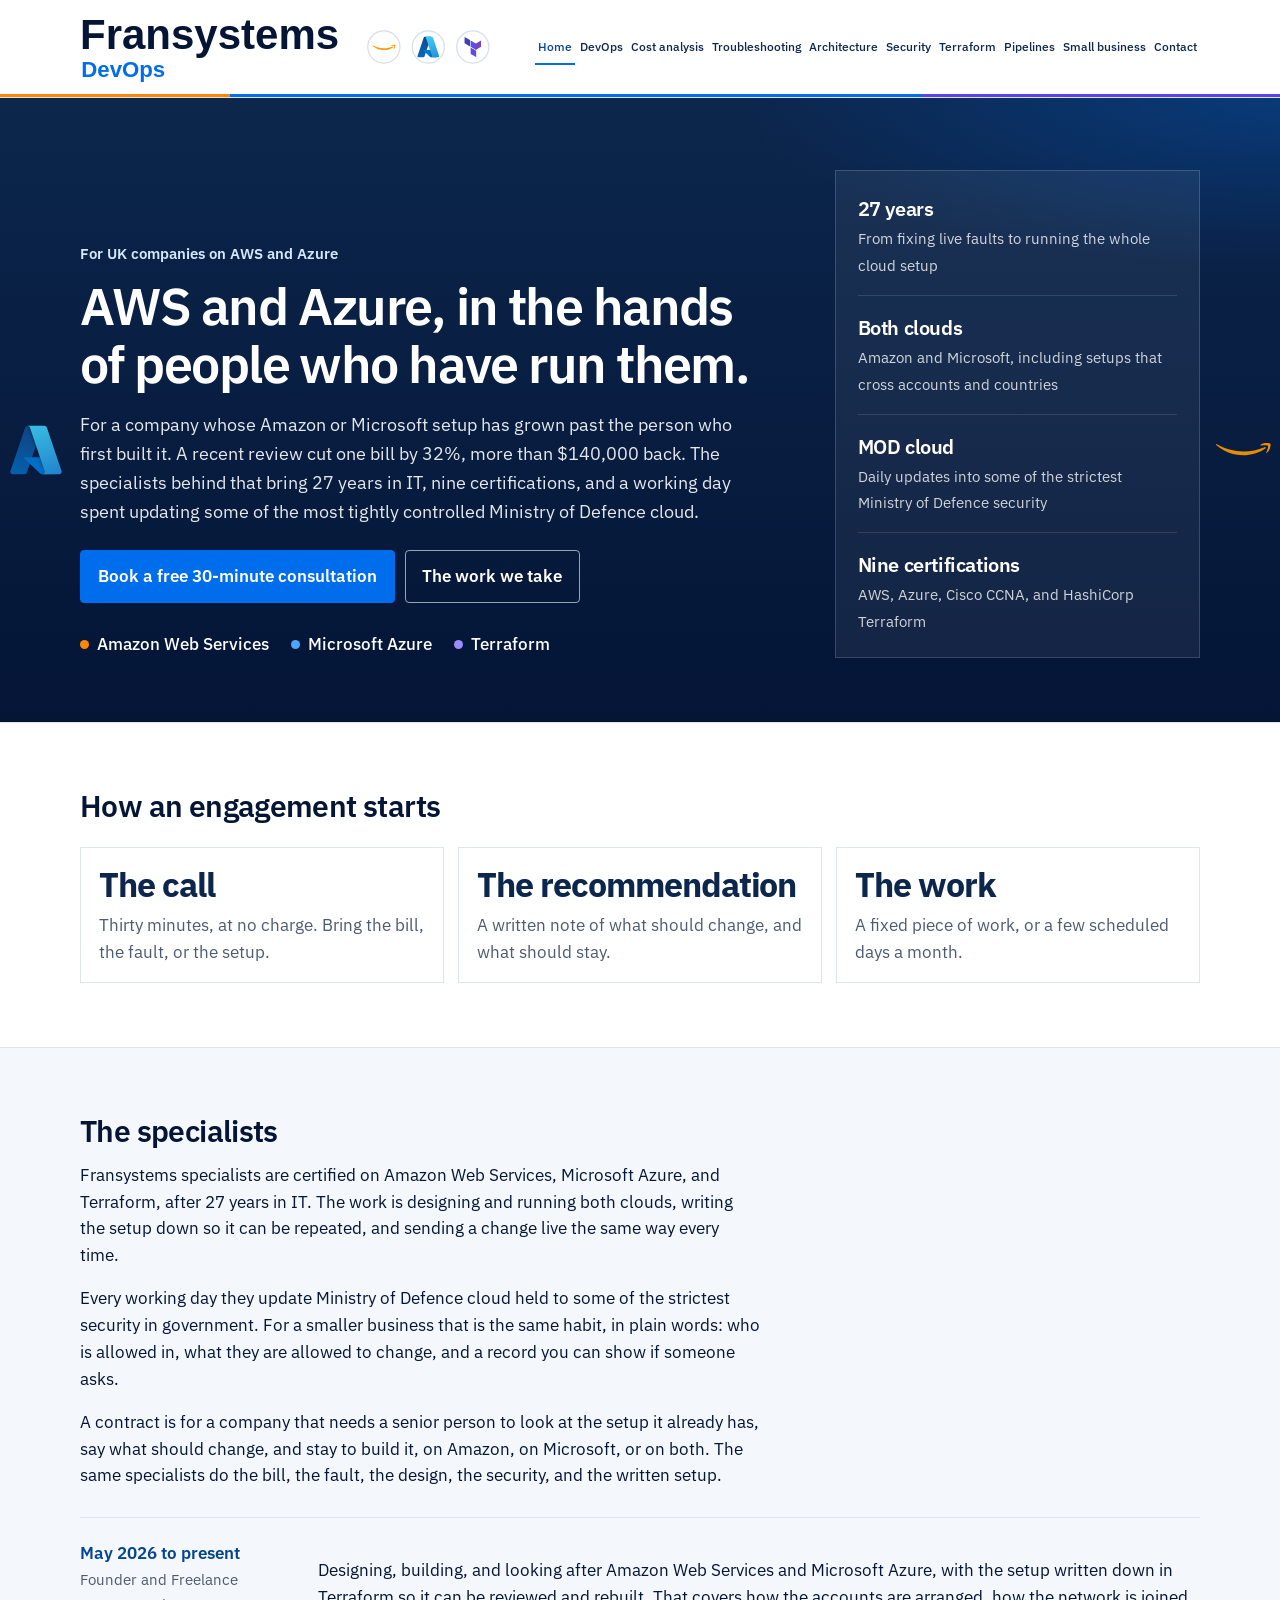
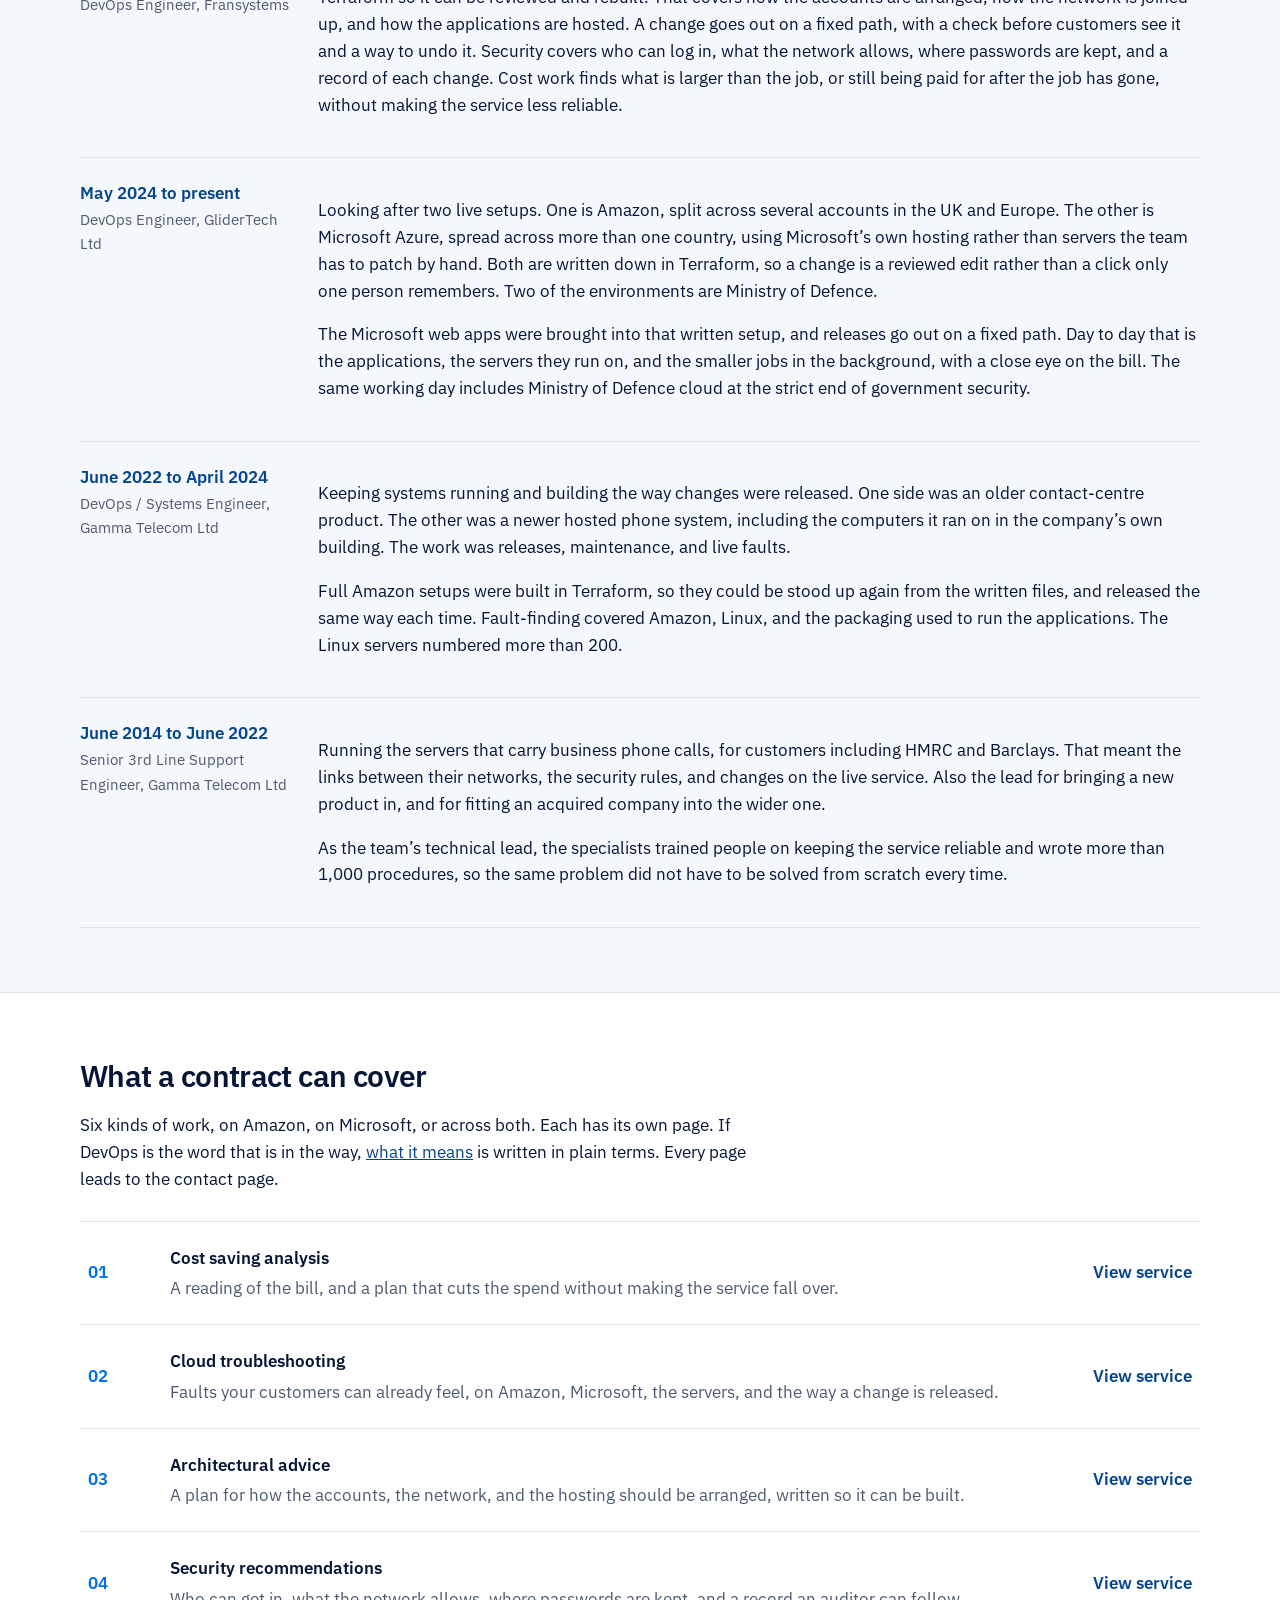
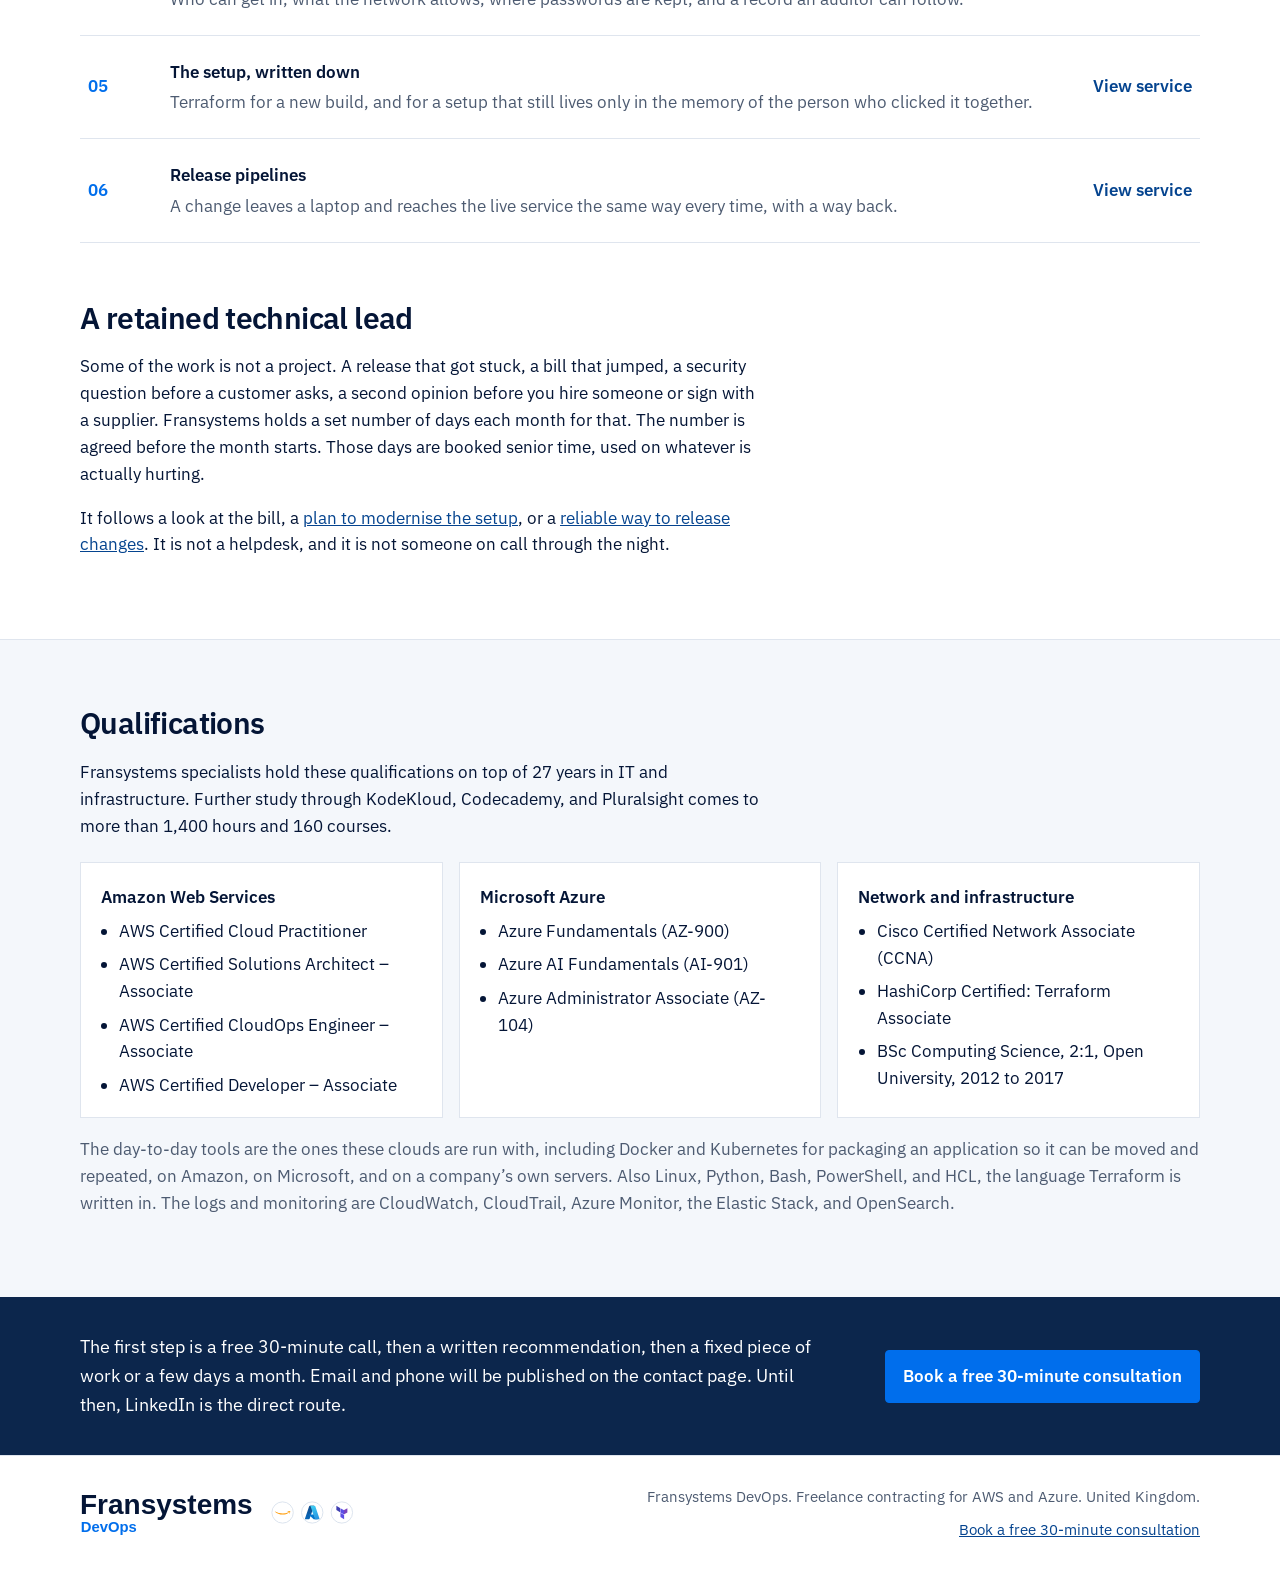
==== commit f46a54b1: "logo changes" ====
--- a/index.html
+++ b/index.html
@@ -10,7 +10,7 @@
   <link rel="preconnect" href="https://fonts.googleapis.com">
   <link rel="preconnect" href="https://fonts.gstatic.com" crossorigin>
   <link href="https://fonts.googleapis.com/css2?family=IBM+Plex+Sans:wght@400;500;600&display=swap" rel="stylesheet">
-  <link rel="stylesheet" href="css/styles.css">
+  <link rel="stylesheet" href="css/styles.css?v=4">
   <script type="application/ld+json">
   {
     "@context": "https://schema.org",
--- a/css/styles.css
+++ b/css/styles.css
@@ -36,9 +36,11 @@
 body::before,
 body::after {
   content: "";
-  position: absolute;
-  z-index: 0;
+  position: fixed;
+  z-index: 2;
   pointer-events: none;
+  top: 50%;
+  transform: translateY(-50%);
   background-repeat: no-repeat;
   background-position: center;
   background-size: contain;
@@ -48,16 +50,14 @@
   width: var(--mark);
   aspect-ratio: 1;
   left: calc(50% - (var(--max) / 2) - 16px - var(--mark));
-  top: 640px;
-  background-image: url("../assets/mark-azure.svg");
+  background-image: url("../assets/mark-azure.svg?v=4");
 }
 
 body::after {
   width: var(--mark);
-  aspect-ratio: 244 / 64;
+  aspect-ratio: 24 / 8;
   left: calc(50% + (var(--max) / 2) + 16px);
-  top: 860px;
-  background-image: url("../assets/mark-aws.svg");
+  background-image: url("../assets/mark-aws.svg?v=4");
 }
 
 .site-header,
@@ -121,9 +121,9 @@
 .header-inner {
   display: flex;
   align-items: center;
-  gap: 18px 32px;
+  gap: 12px 16px;
   min-width: 0;
-  padding: 12px 0;
+  padding: 10px 0;
 }
 
 .brand {
@@ -132,7 +132,13 @@
   line-height: 0;
 }
 
-.brand-lockup,
+.brand .brand-lockup {
+  width: 420px;
+  max-width: 100%;
+  height: auto;
+  display: block;
+}
+
 .footer-brand img {
   width: 280px;
   max-width: 100%;
@@ -153,8 +159,8 @@
   color: var(--navy);
   text-decoration: none;
   font-weight: 500;
-  font-size: 0.84rem;
-  padding: 10px 5px 8px;
+  font-size: 0.74rem;
+  padding: 8px 3px 6px;
   border-bottom: 2px solid transparent;
   white-space: nowrap;
 }
@@ -177,43 +183,6 @@
     radial-gradient(900px 280px at 100% 0%, rgba(0, 110, 236, 0.28), transparent 60%),
     linear-gradient(180deg, #0c264c 0%, #041536 100%);
   color: #fff;
-}
-
-.hero::before,
-.page-hero::before,
-.callout::before,
-.hero::after,
-.page-hero::after,
-.callout::after {
-  content: "";
-  position: absolute;
-  z-index: 0;
-  pointer-events: none;
-  background-repeat: no-repeat;
-  background-position: center;
-  background-size: contain;
-}
-
-.hero::before,
-.page-hero::before,
-.callout::before {
-  width: var(--mark);
-  aspect-ratio: 1;
-  left: calc(50% - (var(--max) / 2) - 16px - var(--mark));
-  top: 50%;
-  transform: translateY(-50%);
-  background-image: url("../assets/mark-azure-dark.svg");
-}
-
-.hero::after,
-.page-hero::after,
-.callout::after {
-  width: var(--mark);
-  aspect-ratio: 244 / 64;
-  left: calc(50% + (var(--max) / 2) + 16px);
-  top: 50%;
-  transform: translateY(-50%);
-  background-image: url("../assets/mark-aws-dark.svg");
 }
 
 .hero > .wrap,
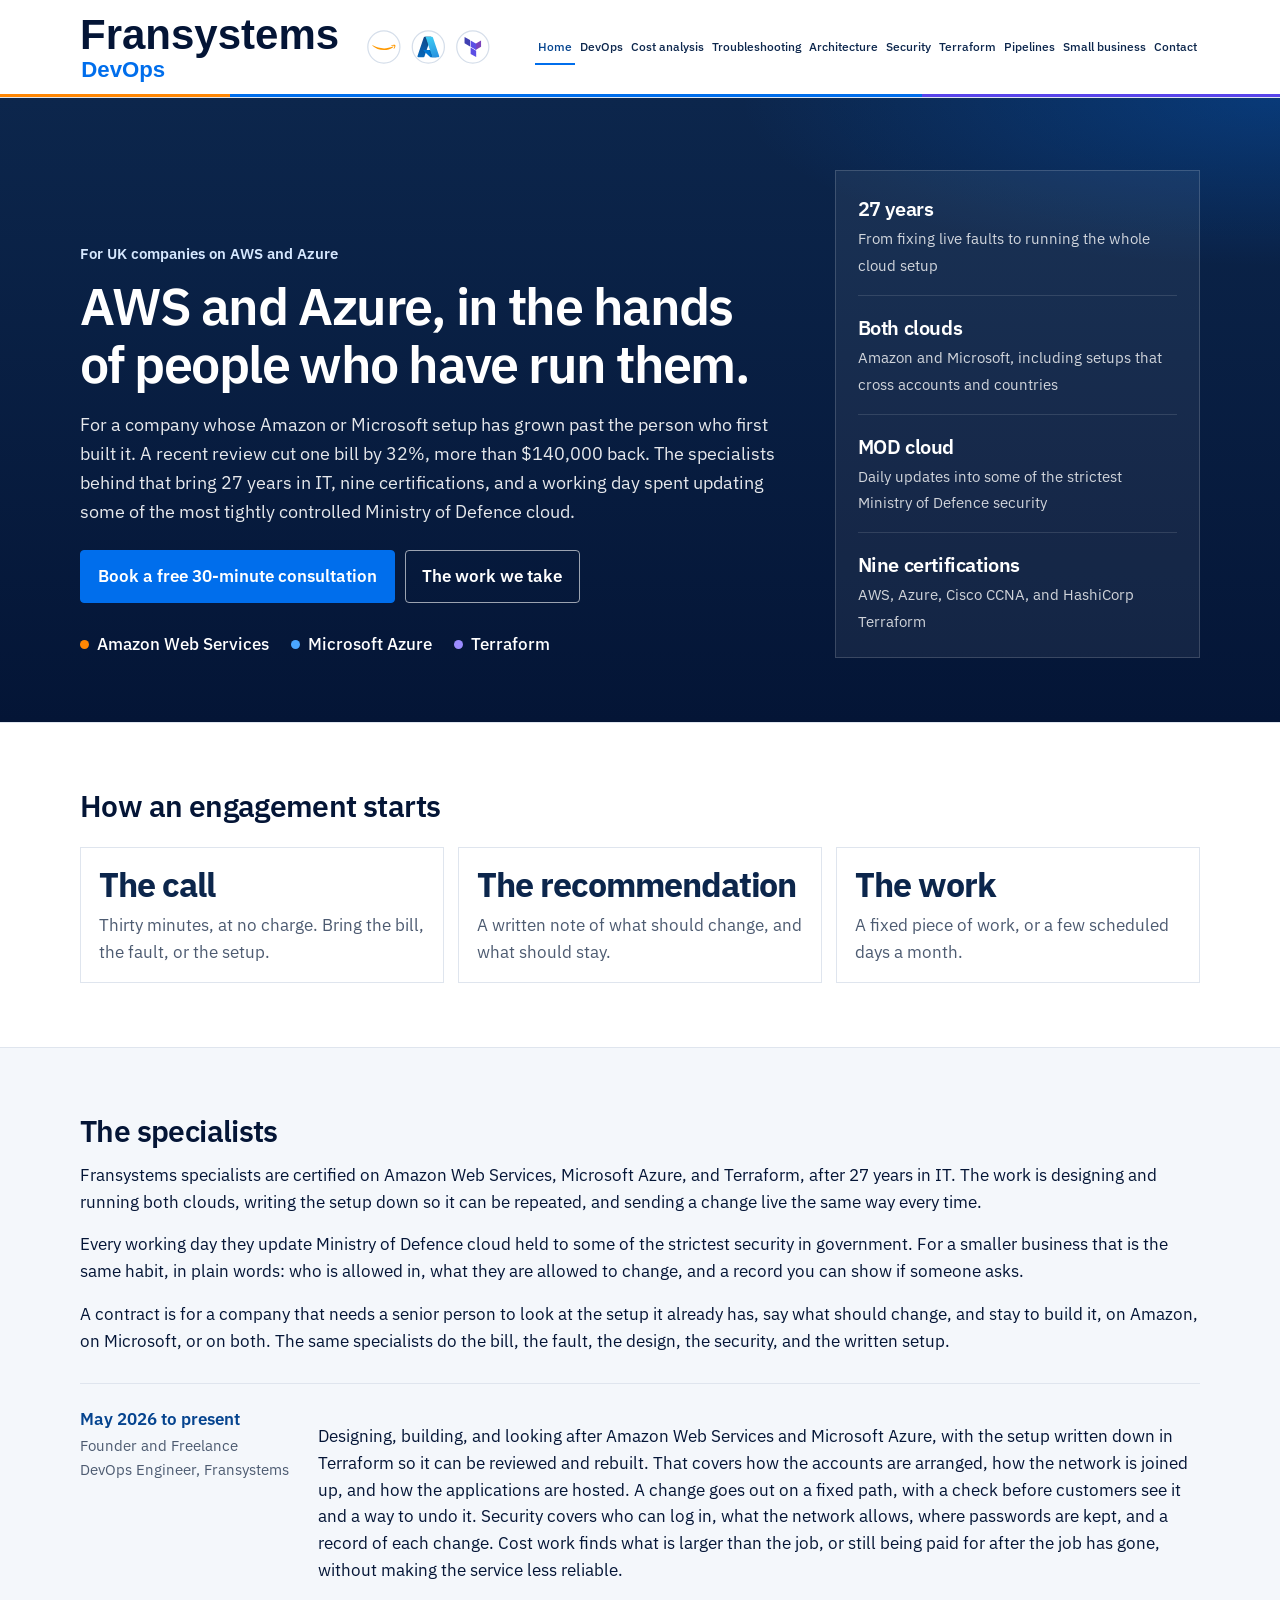
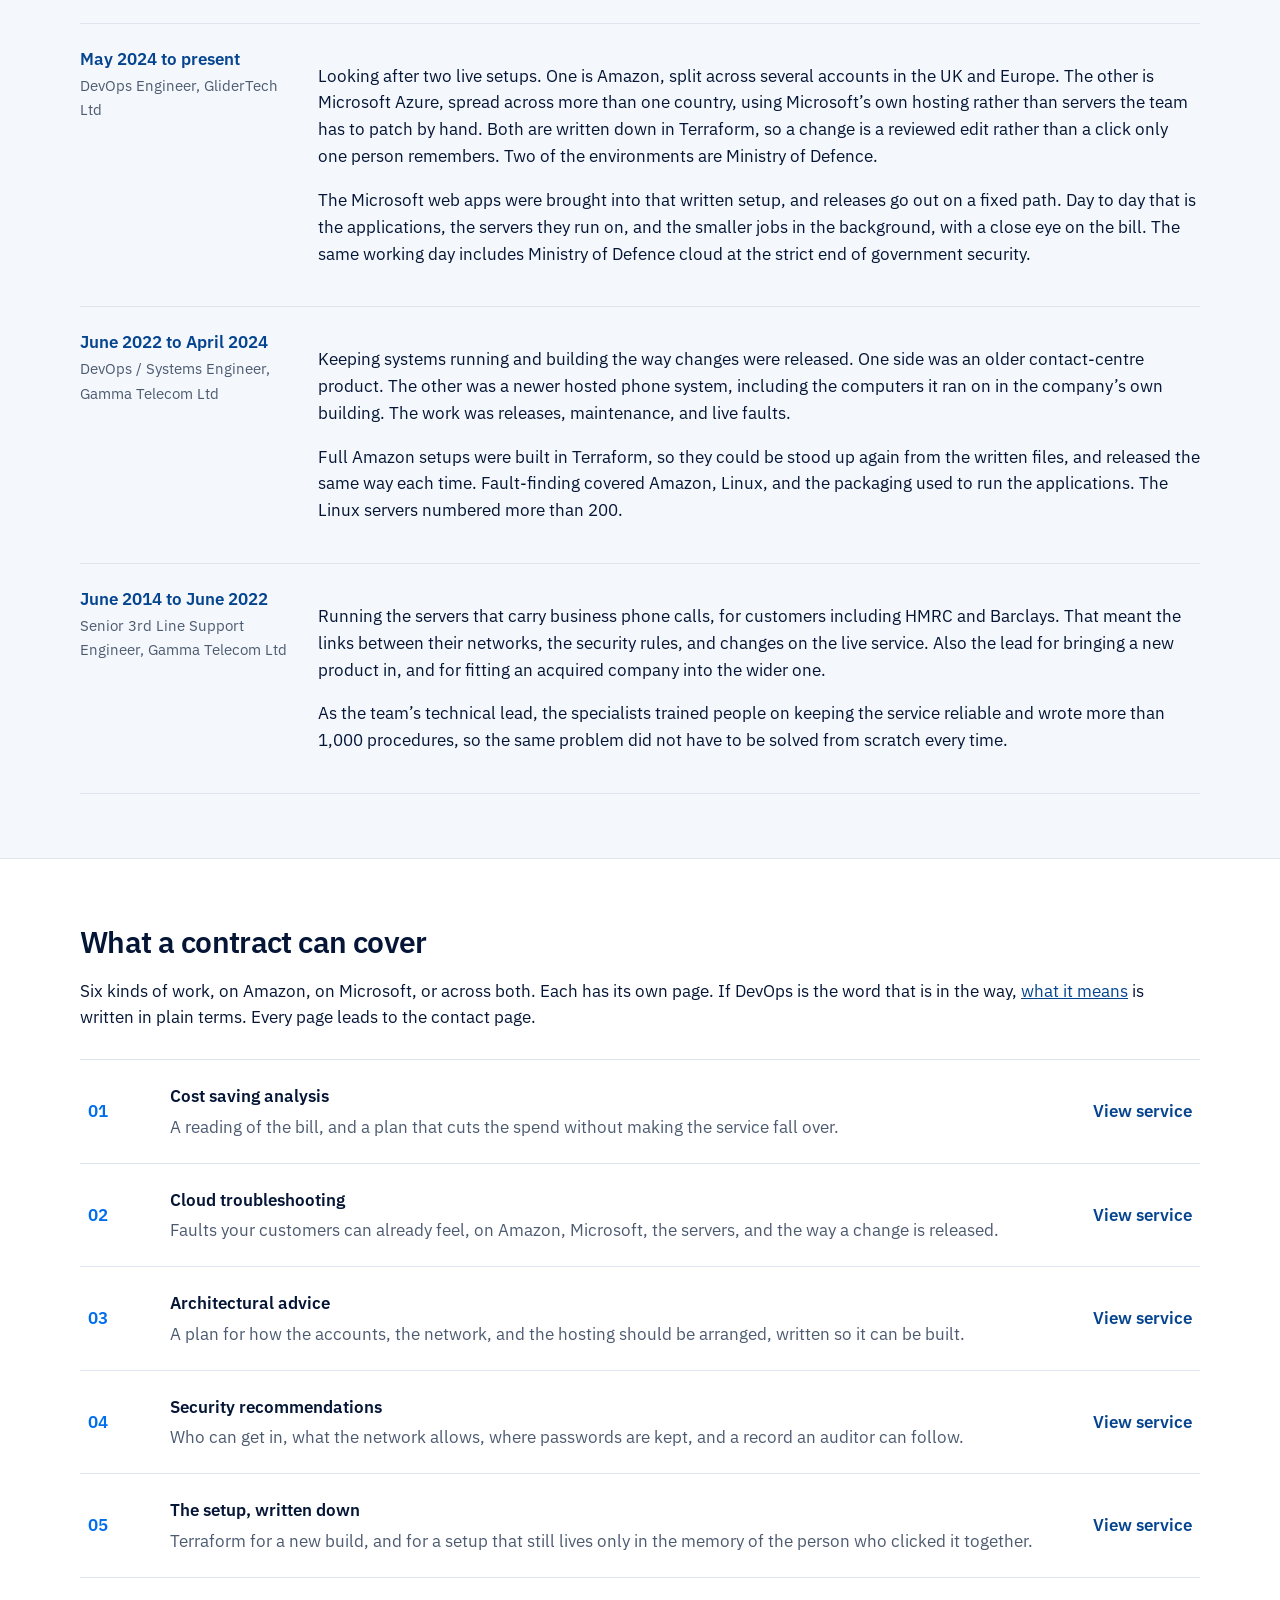
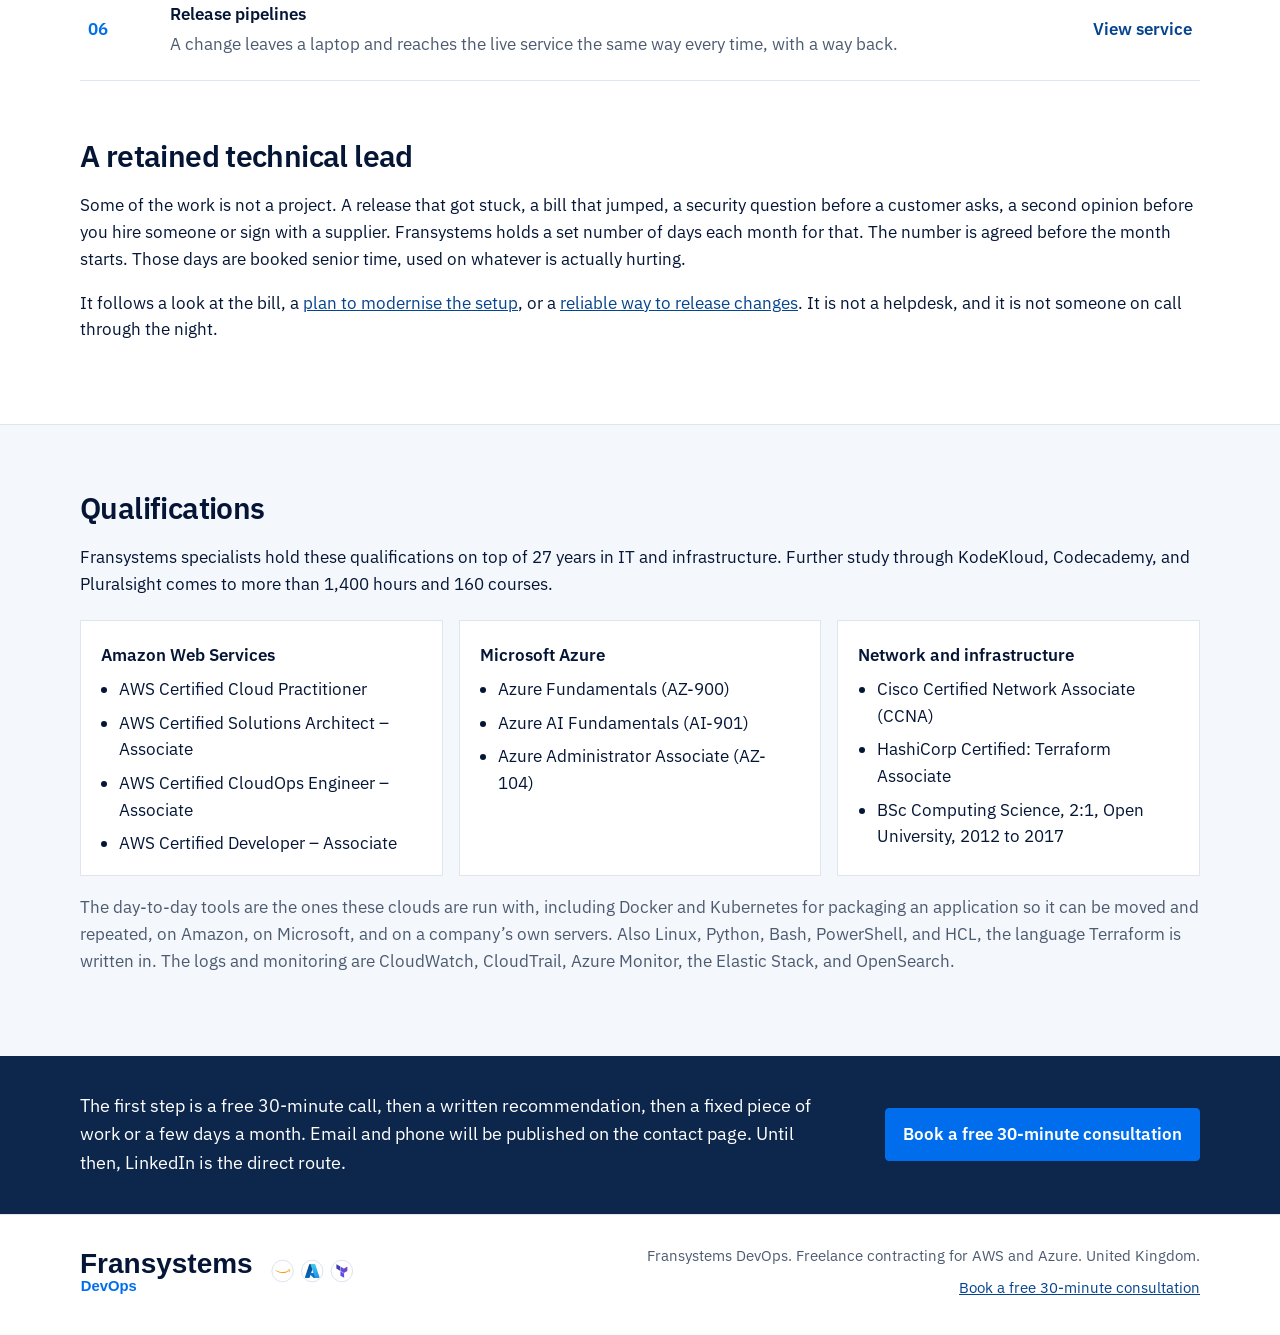
==== commit fa00597a: "logo changes" ====
--- a/index.html
+++ b/index.html
@@ -10,7 +10,7 @@
   <link rel="preconnect" href="https://fonts.googleapis.com">
   <link rel="preconnect" href="https://fonts.gstatic.com" crossorigin>
   <link href="https://fonts.googleapis.com/css2?family=IBM+Plex+Sans:wght@400;500;600&display=swap" rel="stylesheet">
-  <link rel="stylesheet" href="css/styles.css?v=4">
+  <link rel="stylesheet" href="css/styles.css?v=6">
   <script type="application/ld+json">
   {
     "@context": "https://schema.org",
--- a/css/styles.css
+++ b/css/styles.css
@@ -23,48 +23,12 @@
 }
 
 body {
-  --mark: min(200px, max(0px, calc((100% - var(--max)) / 2 - 24px)));
-  position: relative;
   margin: 0;
   font-family: "IBM Plex Sans", "Segoe UI", sans-serif;
   color: var(--ink);
   background: var(--bg);
   line-height: 1.6;
   font-size: 1.05rem;
-}
-
-body::before,
-body::after {
-  content: "";
-  position: fixed;
-  z-index: 2;
-  pointer-events: none;
-  top: 50%;
-  transform: translateY(-50%);
-  background-repeat: no-repeat;
-  background-position: center;
-  background-size: contain;
-}
-
-body::before {
-  width: var(--mark);
-  aspect-ratio: 1;
-  left: calc(50% - (var(--max) / 2) - 16px - var(--mark));
-  background-image: url("../assets/mark-azure.svg?v=4");
-}
-
-body::after {
-  width: var(--mark);
-  aspect-ratio: 24 / 8;
-  left: calc(50% + (var(--max) / 2) + 16px);
-  background-image: url("../assets/mark-aws.svg?v=4");
-}
-
-.site-header,
-main,
-.site-footer {
-  position: relative;
-  z-index: 1;
 }
 
 img {
@@ -238,12 +202,10 @@
 
 .page-hero h1 {
   font-size: clamp(1.9rem, 3.6vw, 2.7rem);
-  max-width: 18em;
 }
 
 .lede {
   margin: 0;
-  max-width: 42rem;
   color: rgba(255, 255, 255, 0.9);
   font-size: 1.14rem;
 }
@@ -366,11 +328,6 @@
 }
 
 .narrow {
-  max-width: 68ch;
-}
-
-p.narrow:has(+ .facts),
-.facts ~ p.narrow {
   max-width: none;
 }
 
@@ -513,7 +470,6 @@
 
 .result p {
   margin: 0;
-  max-width: 62ch;
   font-size: 1.12rem;
 }
 
@@ -585,7 +541,6 @@
 .contact-list {
   margin: 8px 0 0;
   padding: 0;
-  max-width: 640px;
   background: var(--white);
   border: 1px solid var(--line);
 }
